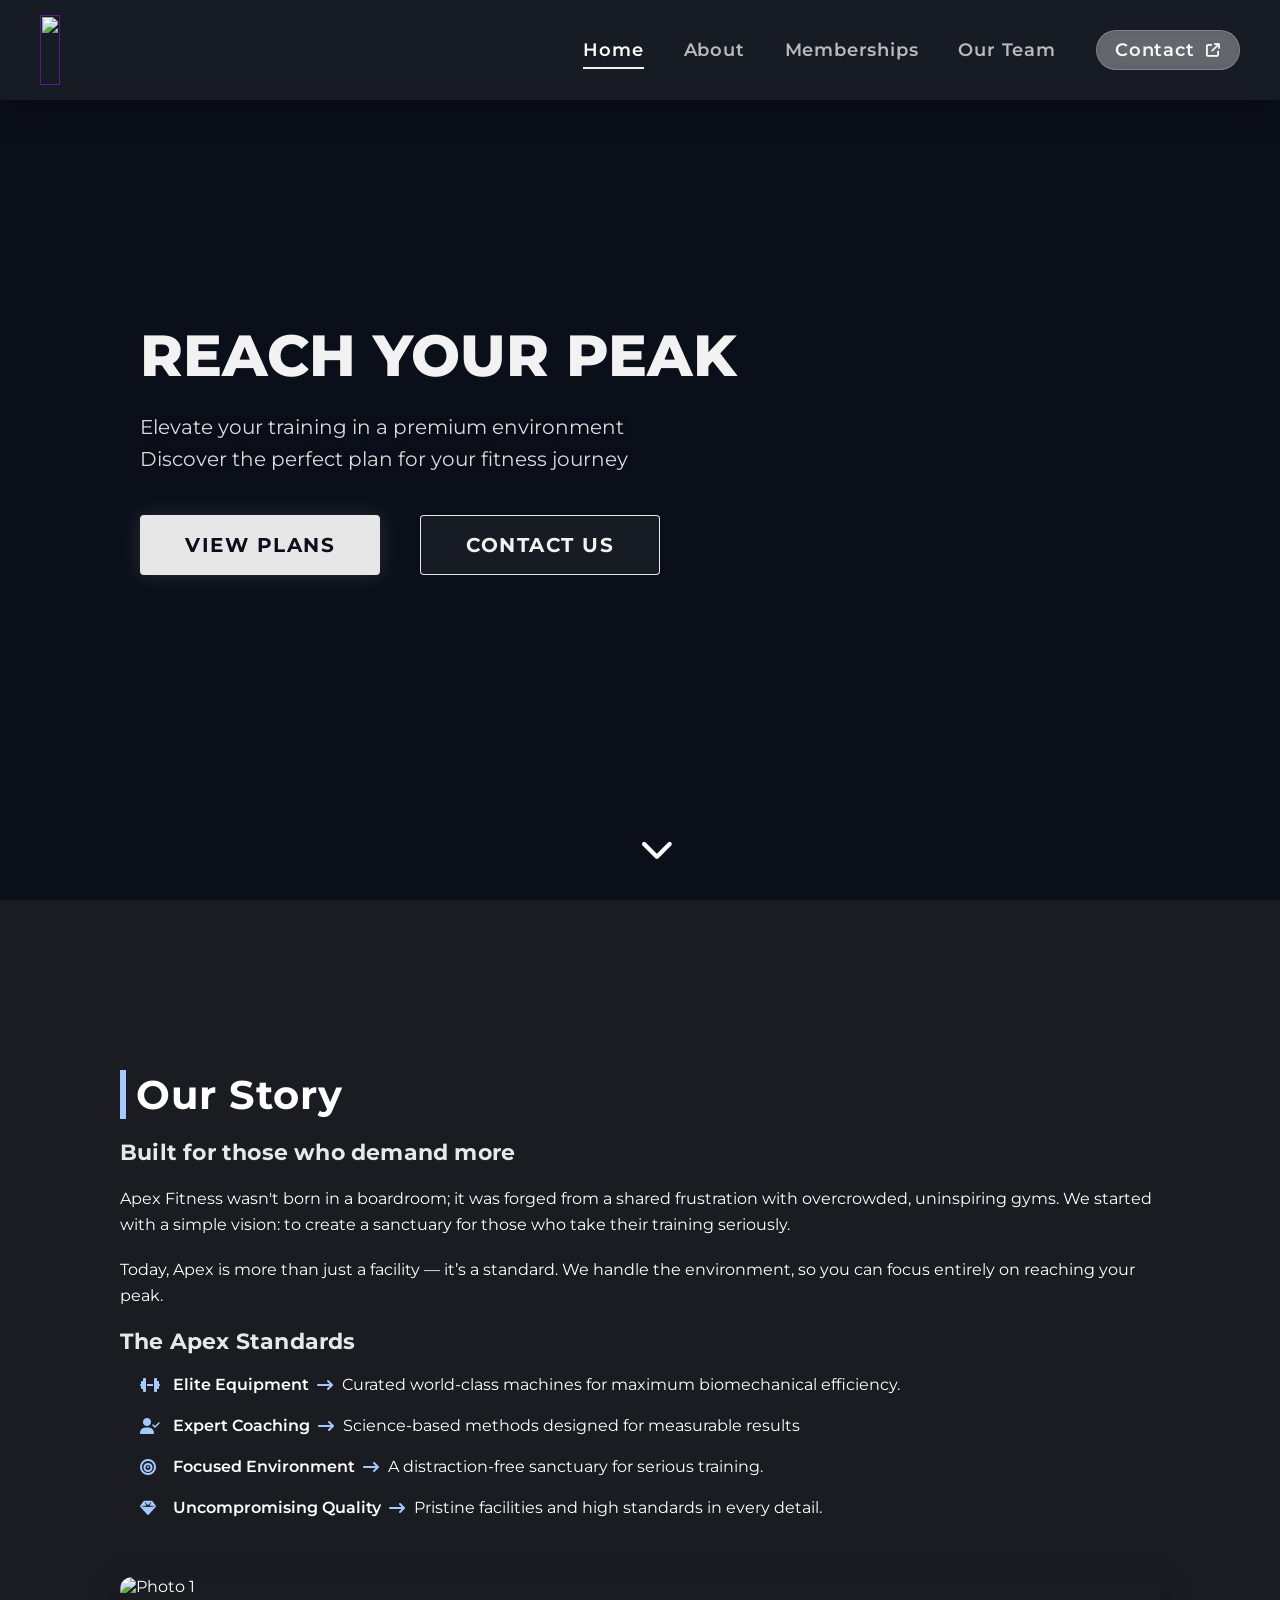
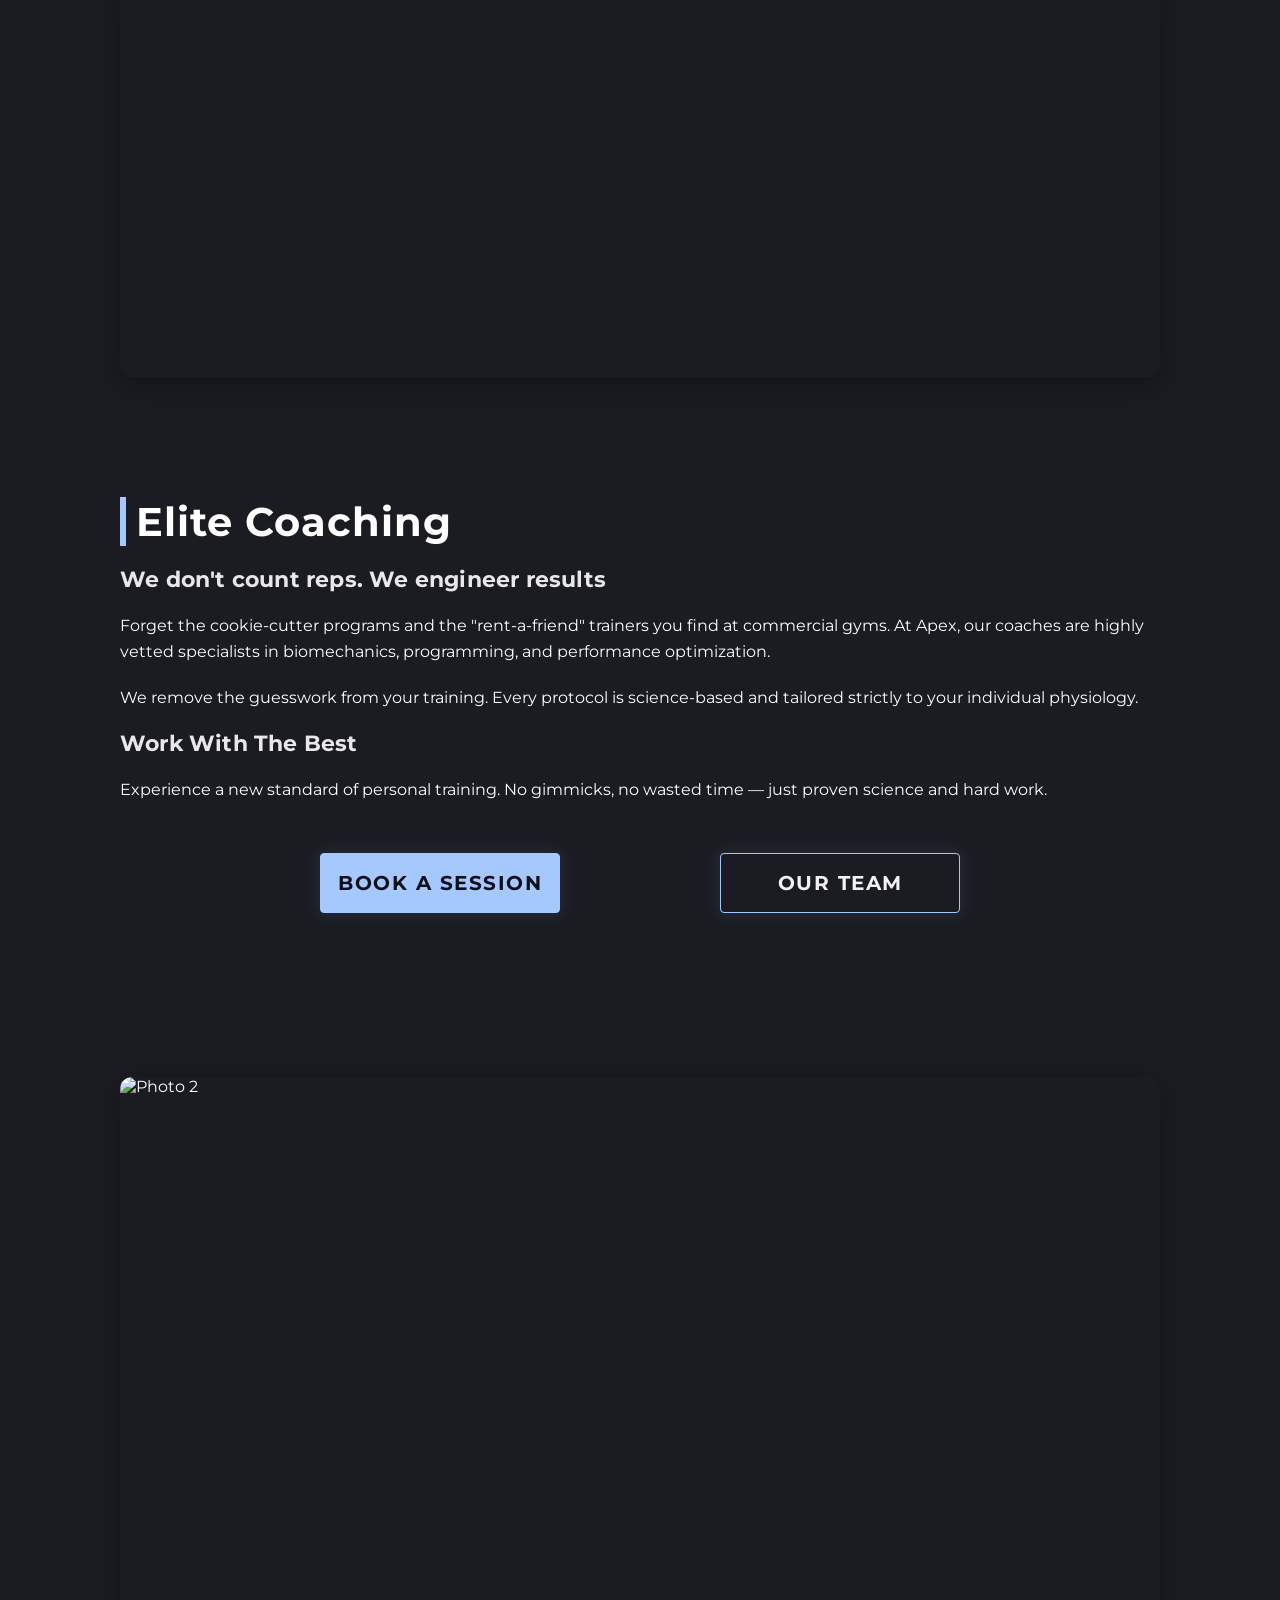
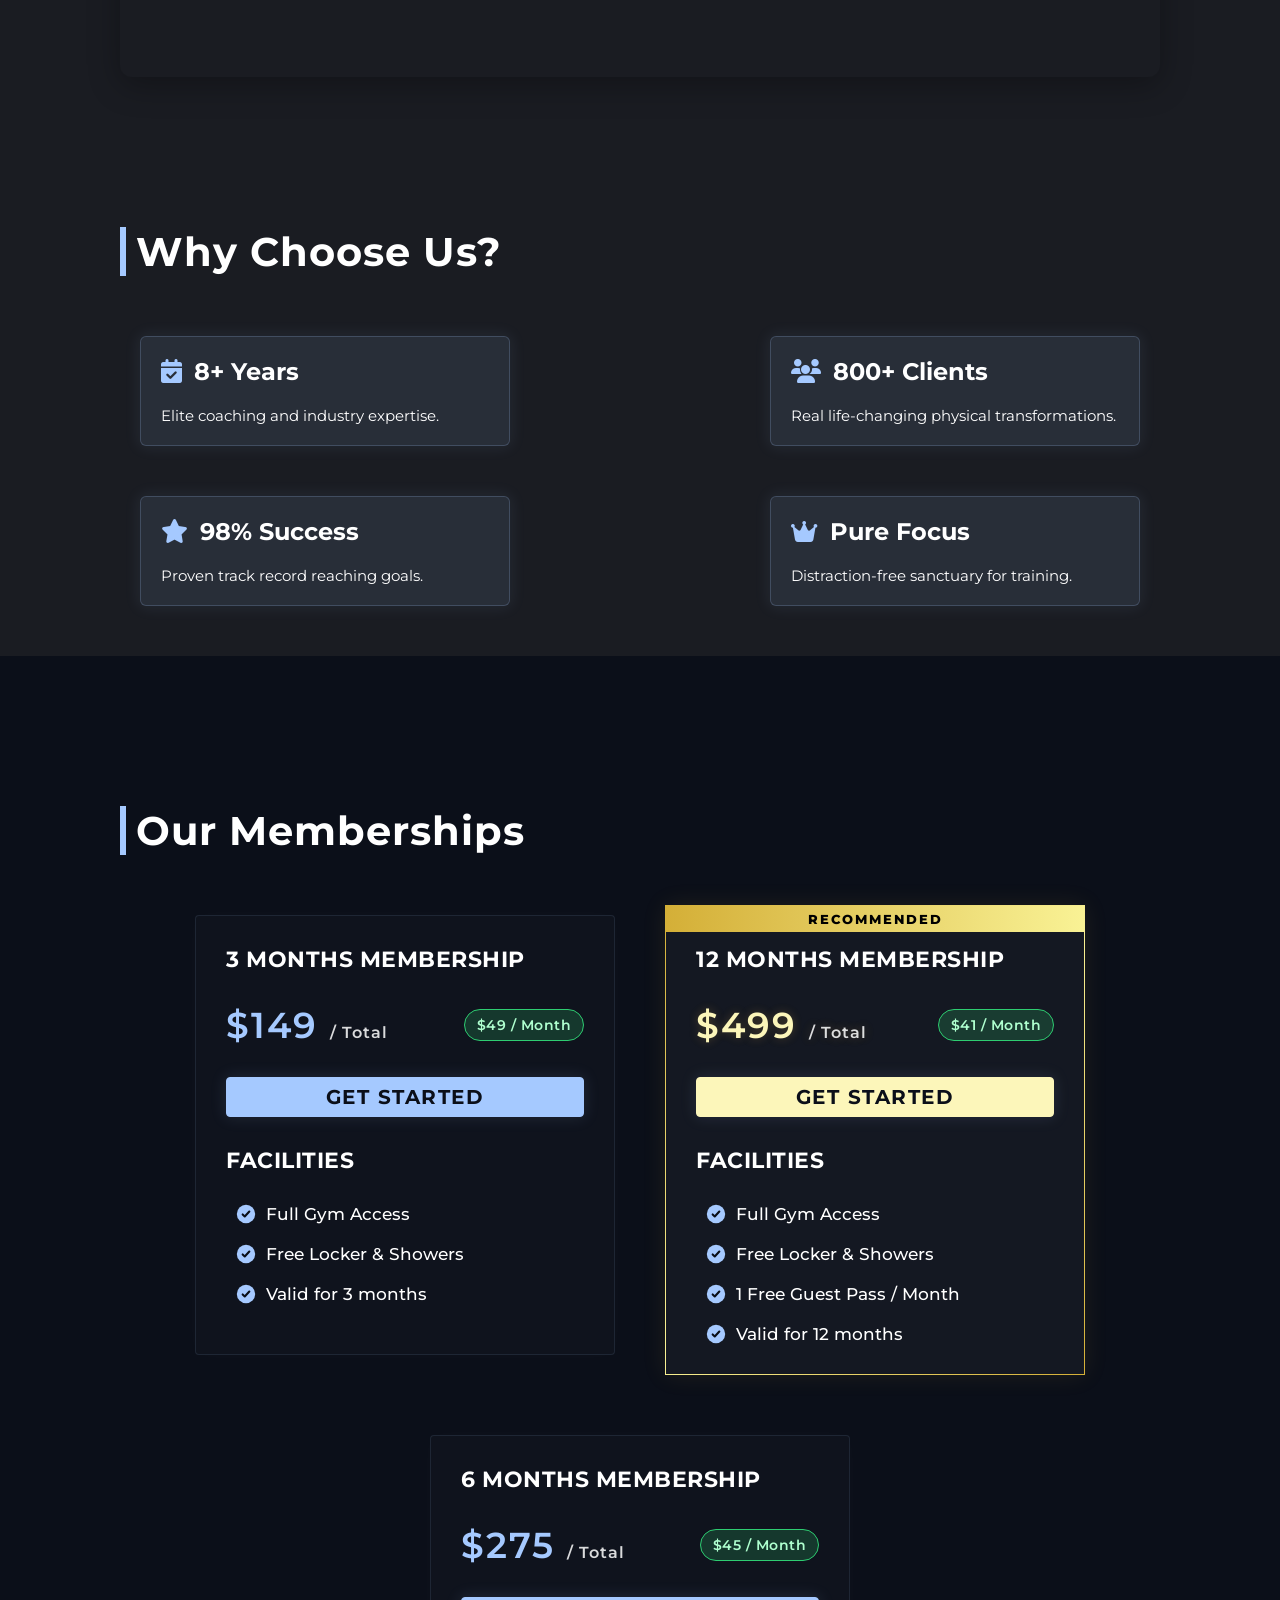
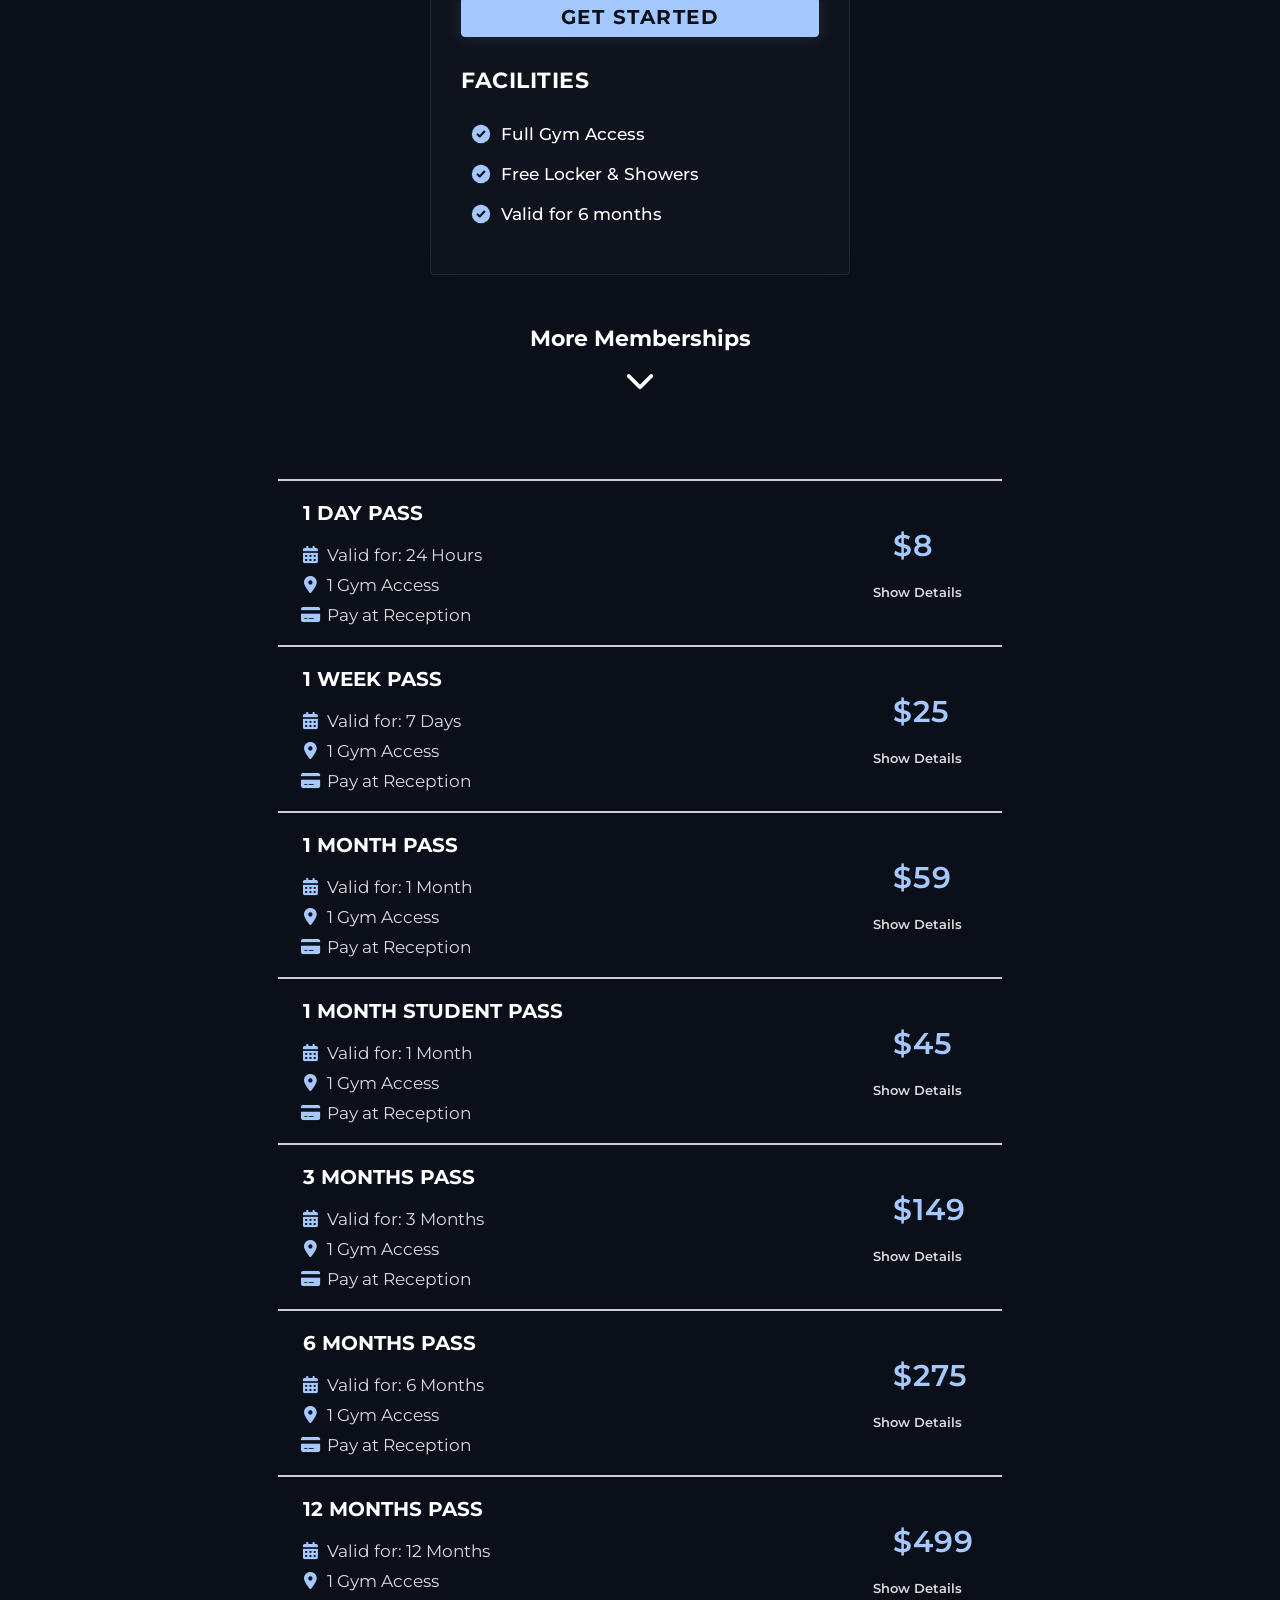
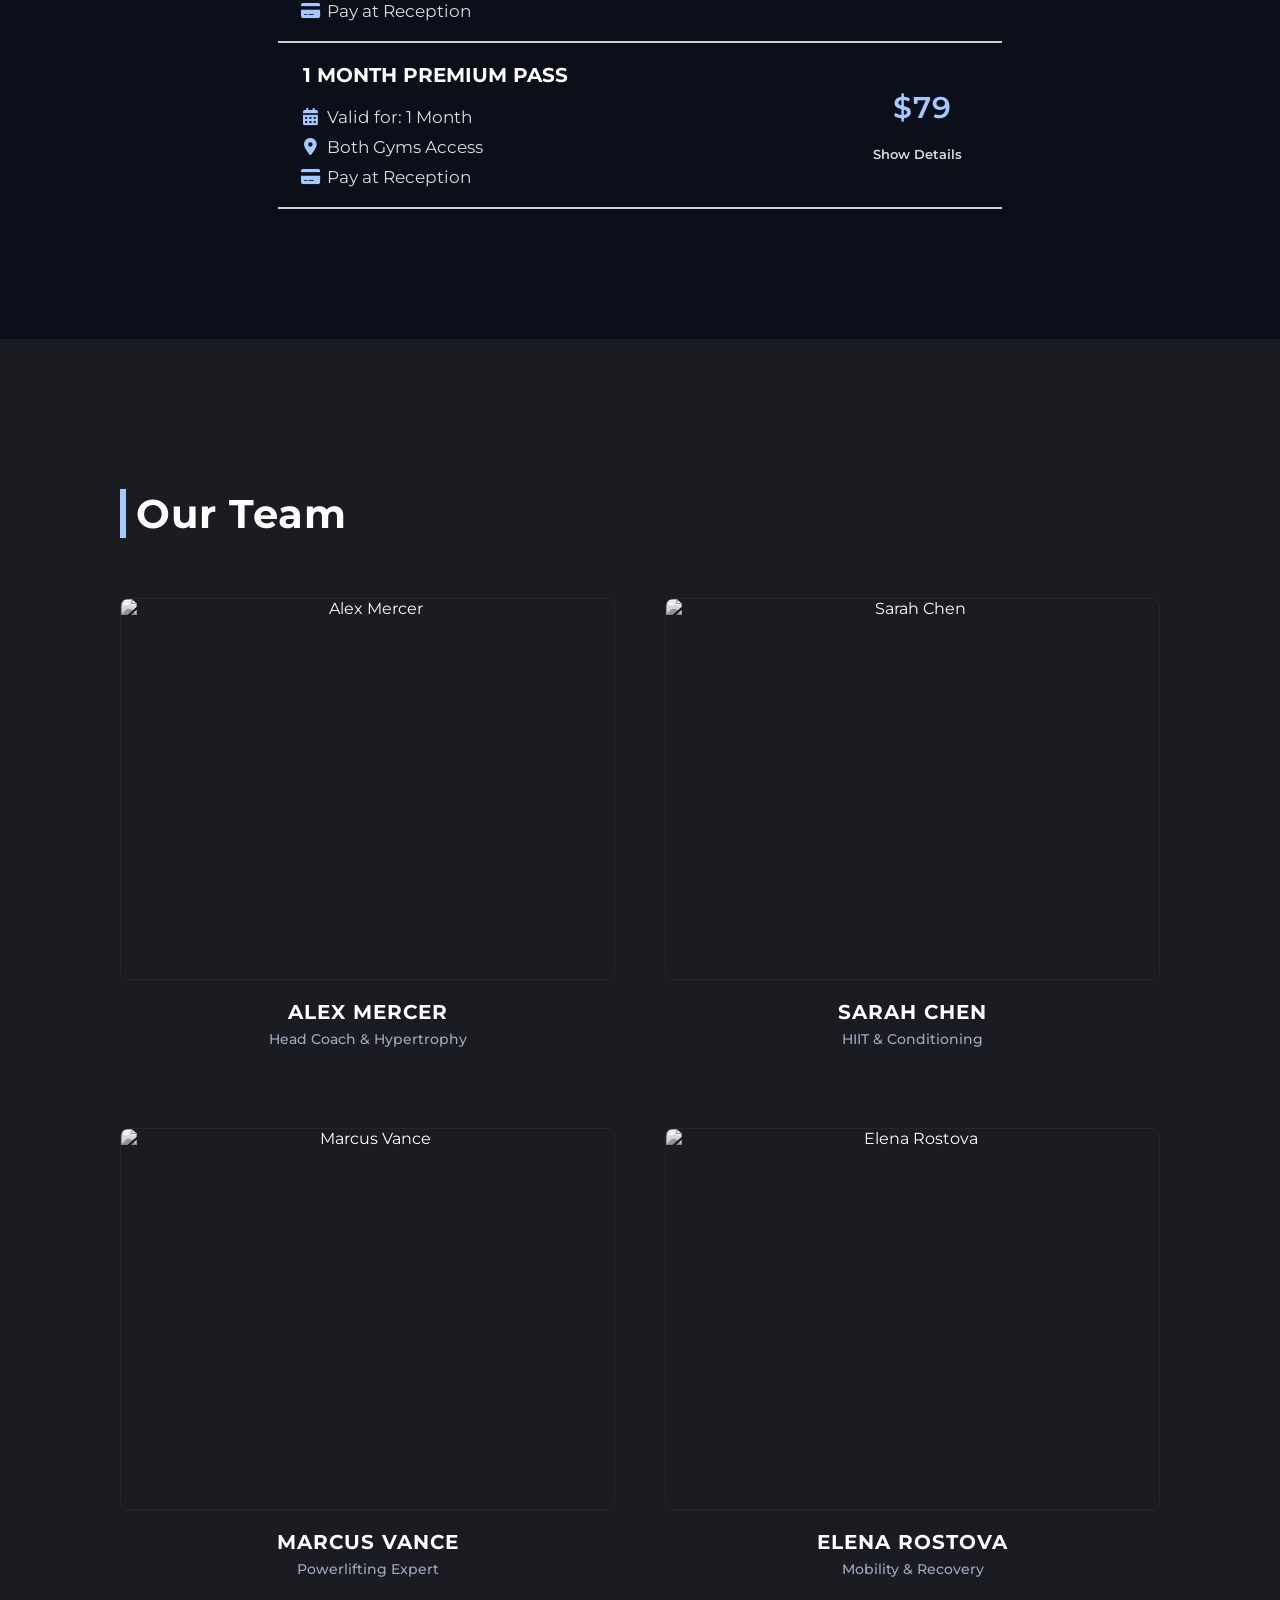
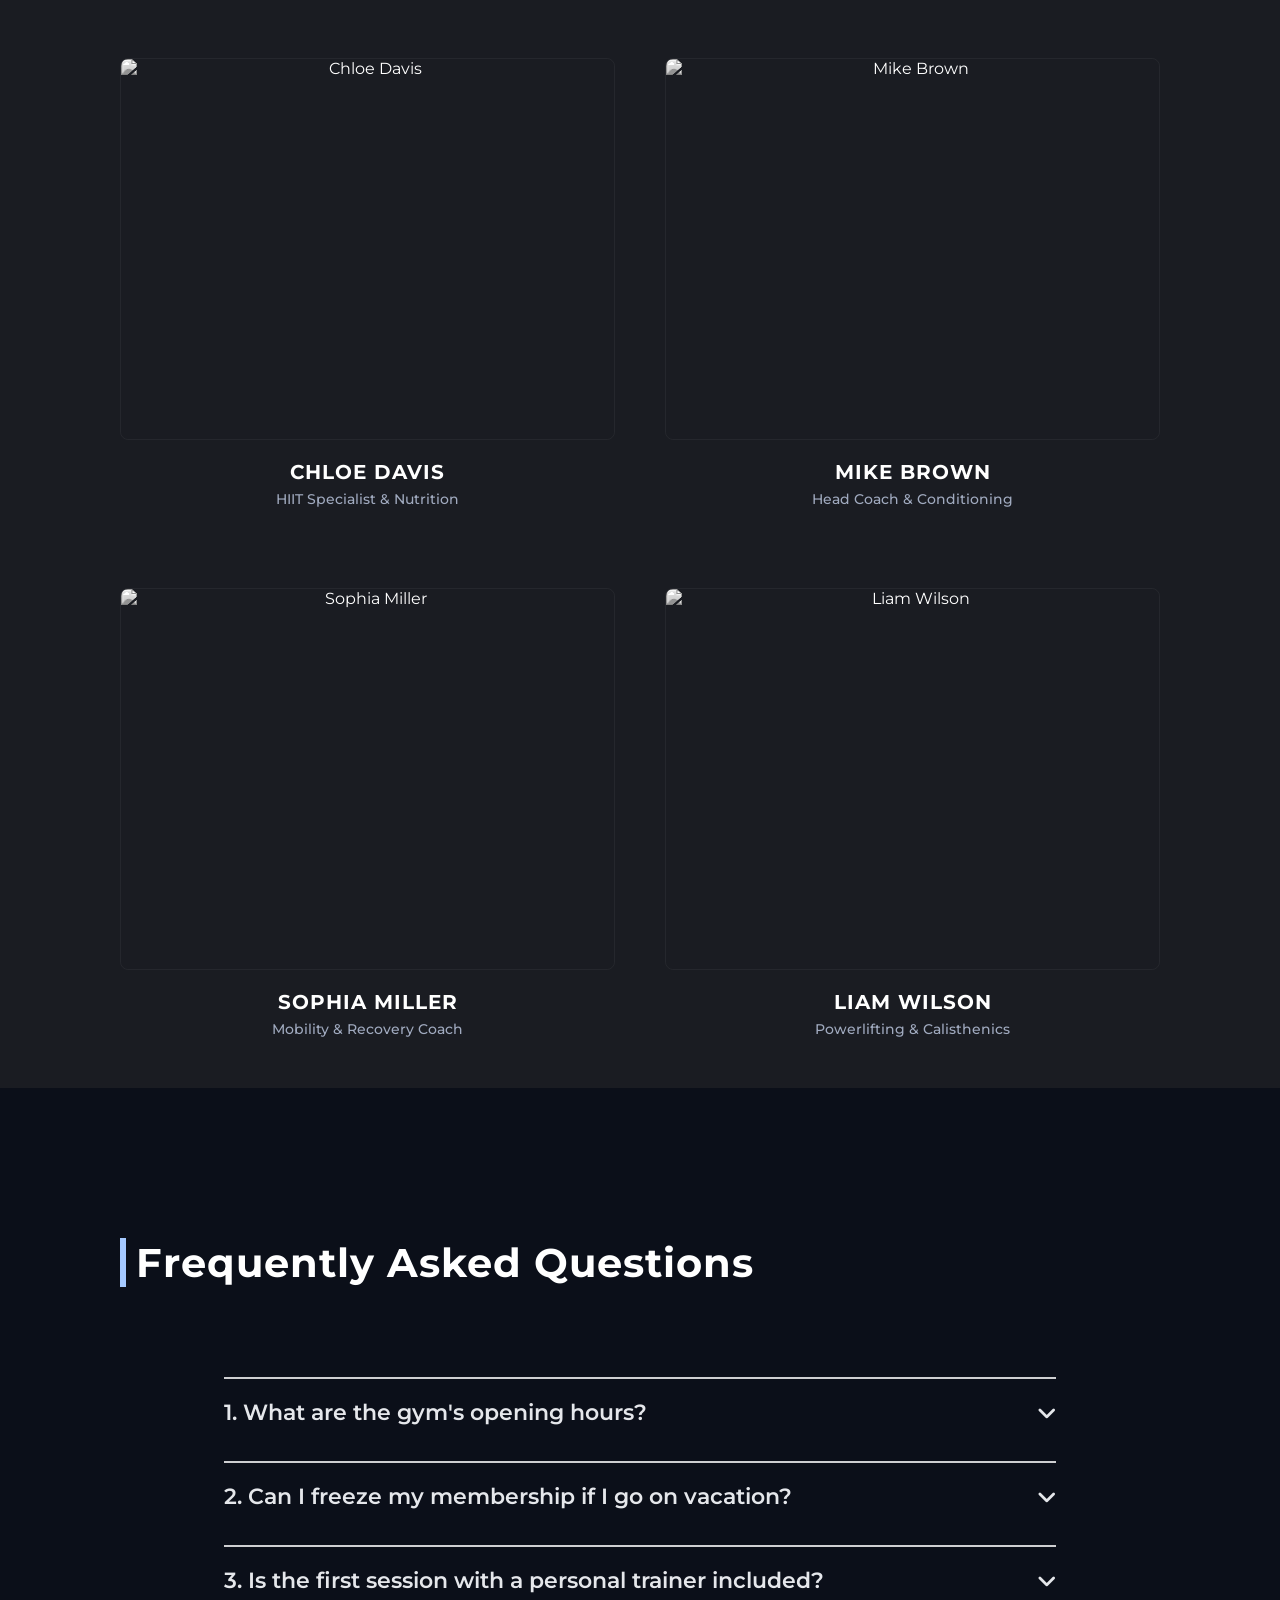
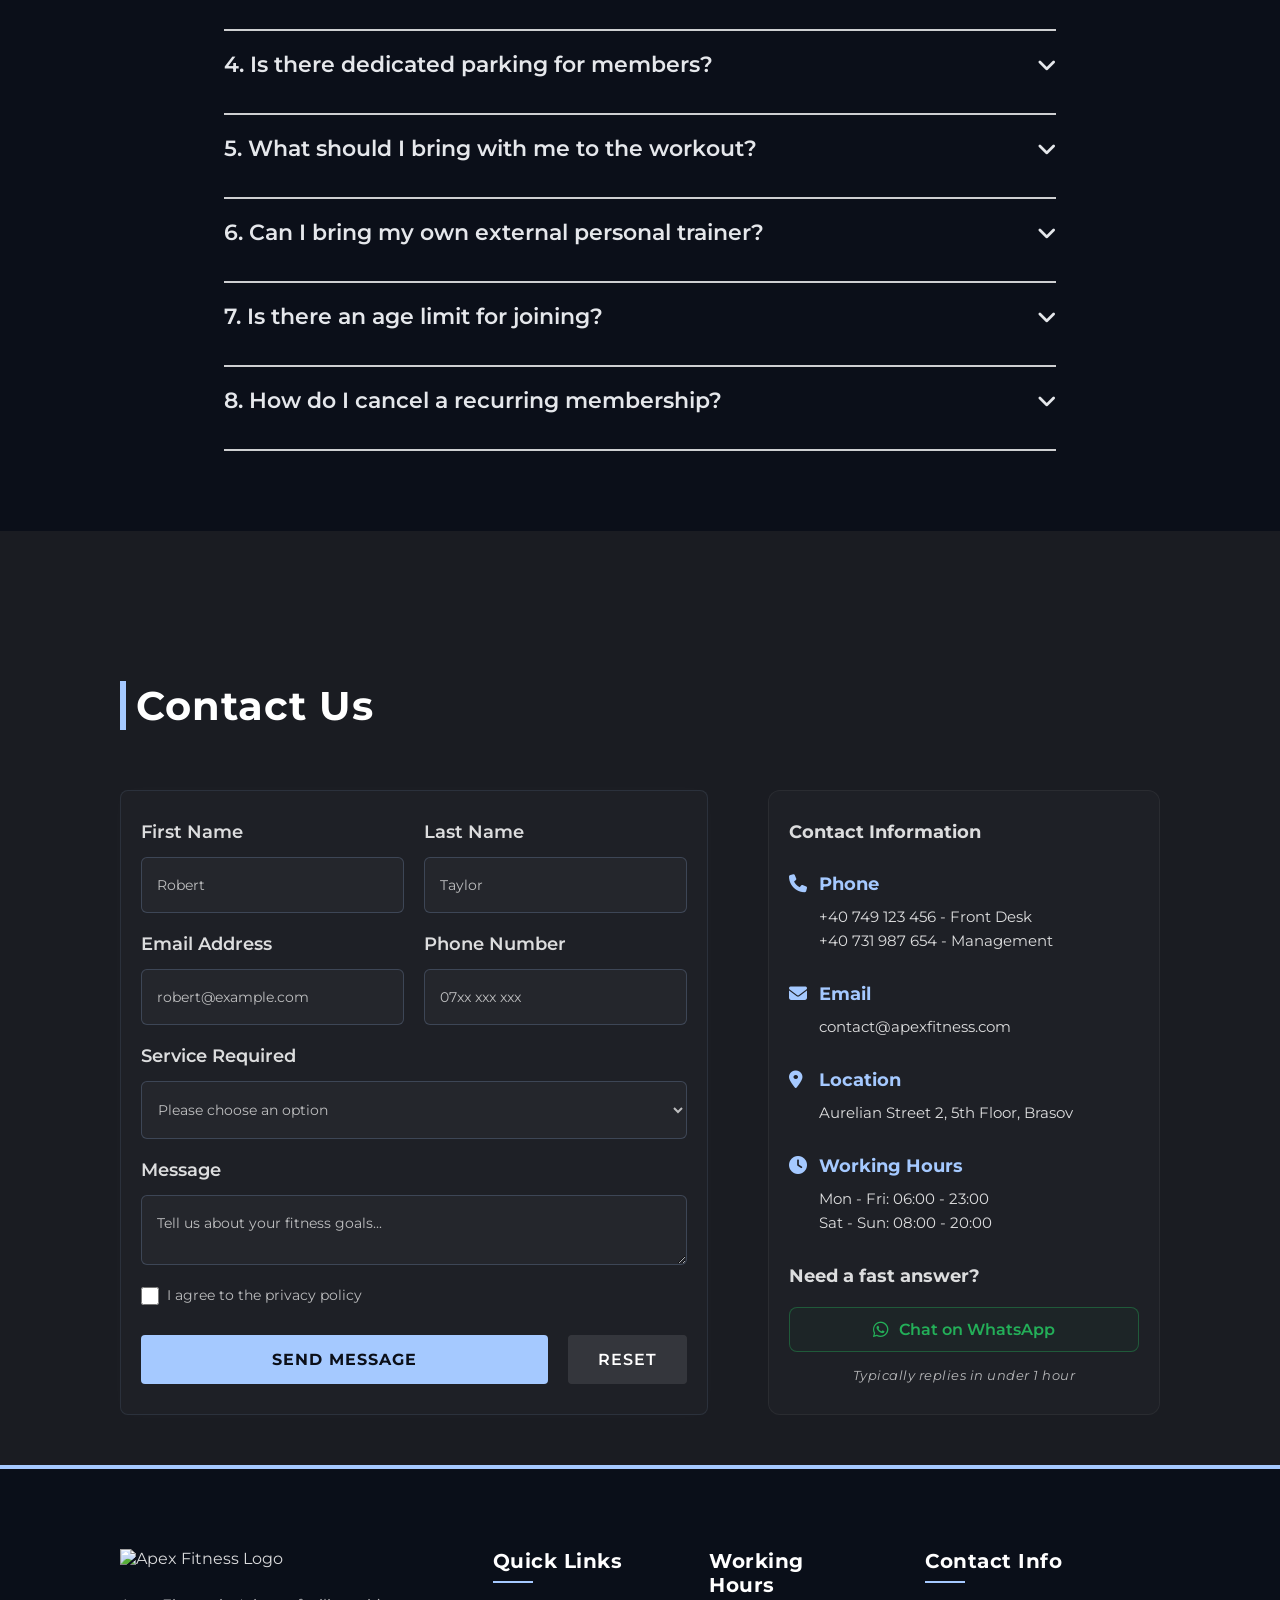
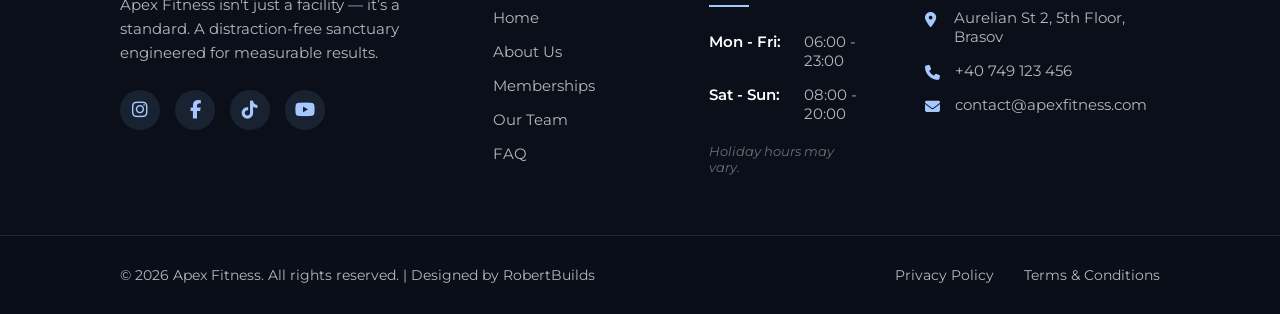
==== index.html @ fe902fc4 "Add files via upload" ====
<!DOCTYPE html>
<html lang="en">
<head>
    <meta charset="UTF-8">
    <meta name="viewport" content="width=device-width, initial-scale=1.0">
    <title>Apex Fitness | Reach Your Peak</title>
    <link rel="stylesheet" href="https://cdnjs.cloudflare.com/ajax/libs/font-awesome/6.5.1/css/all.min.css">
    <link rel="stylesheet" href="style.css">
    <link rel="icon" type="images/x-icon" href="images/favicon.png">
</head>
<body>
    <div class="navbar-glow"></div>
    <div class="header-container">
        <div class="navbar">
            <div class="logo-section">
                <a href="">
                    <img src="images/logo-bun-Photoroom.png">
                </a>
            </div>
            <div class="hamburger">
                <span class="bar"></span>
                <span class="bar"></span>
                <span class="bar"></span>
            </div>
            <div class="nav-links">
                <ul>
                    <li><a href="#hero" class="active">Home</a></li>
                    <li><a href="#about">About</a></li>
                    <li><a href="#memberships">Memberships</a></li>
                    <li><a href="#ourteam">Our Team</a></li>
                    <li><a href="#contact" class="contact-btn">Contact <i class="fa-solid fa-arrow-up-right-from-square"></i></a></li>
                </ul>
            </div>
        </div>
    </div>
    <div class="hero-section" id="hero">
        <div class="hero-content">
            <div class="hero-box">
                <h1>REACH YOUR PEAK</h1>
                <span>Elevate your training in a premium environment</span>
                <span>Discover the perfect plan for your fitness journey</span>
                <div class="hero-buttons">
                    <a href="#memberships">VIEW PLANS</a>
                    <a href="#contact" class="contact-btn">CONTACT US</a>
                </div>
            </div>
        </div>
        <a href="#about" class="scroll-down">
            <i class="fa-solid fa-chevron-down"></i>
        </a>
    </div>
    <div class="about-section" id="about">
        <div class="about-content">
            <div class="about-box">
                <div class="about-box-text">
                    <h1 class="animate-on-scroll about-h1-reveal">Our Story</h1>
                    <h3 class="animate-on-scroll about-h3-1-reveal">Built for those who demand more</h3>
                    <p class="animate-on-scroll about-p-1-reveal">Apex Fitness wasn't born in a boardroom; it was forged from a shared frustration with overcrowded, uninspiring gyms. We started with a simple vision: to create a sanctuary for those who take their training seriously.</p>
                    <p class="animate-on-scroll about-p-2-reveal">Today, Apex is more than just a facility — it’s a standard. We handle the environment, so you can focus entirely on reaching your peak.</p>
                    <h3 class="animate-on-scroll about-h3-2-reveal">The Apex Standards</h3>
                    <ul>
                        <li class="animate-on-scroll about-li-1-reveal"><i class="fas fa-dumbbell"></i> <span>Elite Equipment</span> <i class="fa-solid fa-arrow-right-long"></i> <span style="margin-left: -8px;">Curated world-class machines for maximum biomechanical efficiency.</span></li>
                        <li class="animate-on-scroll about-li-2-reveal"><i class="fas fa-user-check"></i> <span>Expert Coaching</span> <i class="fa-solid fa-arrow-right-long"></i> <span style="margin-left: -8px;">Science-based methods designed for measurable results</span></li>
                        <li class="animate-on-scroll about-li-3-reveal"><i class="fas fa-bullseye"></i> <span>Focused Environment</span> <i class="fa-solid fa-arrow-right-long"></i> <span style="margin-left: -8px;">A distraction-free sanctuary for serious training.</span></li>
                        <li class="animate-on-scroll about-li-4-reveal"><i class="fas fa-gem"></i> <span>Uncompromising Quality</span> <i class="fa-solid fa-arrow-right-long"></i> <span style="margin-left: -8px;">Pristine facilities and high standards in every detail.</span></li>
                    </ul>
                </div>
                <div class="about-box-photo">
                    <img src="images/photo-1.jpg" alt="Photo 1" class="animate-on-scroll about-img-1-reveal">
                </div>
            </div>
            <div class="about-box">
                <div class="about-box-photo">
                    <img src="images/photo-2.png" alt="Photo 2" class="animate-on-scroll about-img-2-reveal">
                </div>
                <div class="about-box-text">
                    <h1 class="animate-on-scroll about-h1-reveal">Elite Coaching</h1>
                    <h3 class="animate-on-scroll about-h3-1-reveal">We don't count reps. We engineer results</h3>
                    <p class="animate-on-scroll about-p-1-reveal">Forget the cookie-cutter programs and the "rent-a-friend" trainers you find at commercial gyms. At Apex, our coaches are highly vetted specialists in biomechanics, programming, and performance optimization.</p>
                    <p class="animate-on-scroll about-p-2-reveal">We remove the guesswork from your training. Every protocol is science-based and tailored strictly to your individual physiology.</p>
                    <h3 class="animate-on-scroll about-h3-2-reveal">Work With The Best</h3>
                    <p class="animate-on-scroll about-p-3-reveal">Experience a new standard of personal training. No gimmicks, no wasted time — just proven science and hard work.</p>
                    <div class="about-box-buttons">
                        <button class="animate-on-scroll about-button-1-reveal">
                            <a href="#contact">BOOK A SESSION</a>
                        </button>
                        <button class="animate-on-scroll about-button-2-reveal">
                            <a href="#ourteam">OUR TEAM</a>
                        </button>
                    </div>
                </div>
            </div>
            <div class="why-choose-us-box">
                <h1 class="animate-on-scroll choose-h1-reveal">Why Choose Us?</h1>
                <div class="boxes">
                    <div class="choose-box animate-on-scroll choose-box-1-reveal">
                        <h3> <i class="fa-solid fa-calendar-check"></i> 8+ Years</h3>
                        <p>Elite coaching and industry expertise.</p>
                    </div>
                    <div class="choose-box animate-on-scroll choose-box-2-reveal">
                        <h3> <i class="fa-solid fa-users"></i> 800+ Clients</h3>
                        <p>Real life-changing physical transformations.</p>
                    </div>
                    <div class="choose-box animate-on-scroll choose-box-3-reveal">
                        <h3> <i class="fa-solid fa-star"></i> 98% Success</h3>
                        <p>Proven track record reaching goals.</p>
                    </div>
                    <div class="choose-box animate-on-scroll choose-box-4-reveal">
                        <h3> <i class="fa-solid fa-crown"></i> Pure Focus</h3>
                        <p>Distraction-free sanctuary for training.</p>
                    </div>
                </div>
            </div>
        </div>
    </div>
    <div class="memberships-section" id="memberships">
        <div class="memberships-content">
            <h1 class="animate-on-scroll memberships-h1-reveal">Our Memberships</h1>
            <div class="principal-memberships">
                <div class="membership-card animate-on-scroll membership-card-1-reveal">
                    <h3>3 MONTHS MEMBERSHIP</h3>
                    <div class="price">
                        <p>$149 <span>/ Total</span></p>
                        <span class="price-per-month">$49 / Month</span>
                    </div>
                    <button>
                        <a href="#contact">GET STARTED</a>
                    </button>
                    <h3>FACILITIES</h3>
                    <ul>
                        <li>
                            <svg width="20" height="20" viewBox="0 0 24 24" fill="none" xmlns="http://www.w3.org/2000/svg" class="facility-svg-solid">
                                <circle cx="12" cy="12" r="11" fill="#a5c9ff"/>
                                <path d="M8 12.5L10.5 15L16 9" stroke="#0a0f19" stroke-width="2.5" stroke-linecap="round" stroke-linejoin="round"/>
                            </svg> 
                            Full Gym Access
                        </li>
                        <li>
                            <svg width="20" height="20" viewBox="0 0 24 24" fill="none" xmlns="http://www.w3.org/2000/svg" class="facility-svg-solid">
                                <circle cx="12" cy="12" r="11" fill="#a5c9ff"/>
                                <path d="M8 12.5L10.5 15L16 9" stroke="#0a0f19" stroke-width="2.5" stroke-linecap="round" stroke-linejoin="round"/>
                            </svg> 
                            Free Locker & Showers
                        </li>
                        <li>
                            <svg width="20" height="20" viewBox="0 0 24 24" fill="none" xmlns="http://www.w3.org/2000/svg" class="facility-svg-solid">
                                <circle cx="12" cy="12" r="11" fill="#a5c9ff"/>
                                <path d="M8 12.5L10.5 15L16 9" stroke="#0a0f19" stroke-width="2.5" stroke-linecap="round" stroke-linejoin="round"/>
                            </svg> 
                            Valid for 3 months
                        </li>
                    </ul>
                </div>
                <div class="membership-card recommended animate-on-scroll membership-card-2-reveal">
                    <div class="recommended-badge">RECOMMENDED</div>
                    <h3>12 MONTHS MEMBERSHIP</h3>
                    <div class="price">
                        <p>$499 <span>/ Total</span></p>
                        <span class="price-per-month">$41 / Month</span>
                    </div>
                    <button>
                        <a href="#contact">GET STARTED</a>
                    </button>
                    <h3>FACILITIES</h3>
                    <ul>
                        <li>
                            <svg width="20" height="20" viewBox="0 0 24 24" fill="none" xmlns="http://www.w3.org/2000/svg" class="facility-svg-solid">
                                <circle cx="12" cy="12" r="11" fill="#a5c9ff"/>
                                <path d="M8 12.5L10.5 15L16 9" stroke="#0a0f19" stroke-width="2.5" stroke-linecap="round" stroke-linejoin="round"/>
                            </svg> 
                            Full Gym Access
                        </li>
                        <li>
                            <svg width="20" height="20" viewBox="0 0 24 24" fill="none" xmlns="http://www.w3.org/2000/svg" class="facility-svg-solid">
                                <circle cx="12" cy="12" r="11" fill="#a5c9ff"/>
                                <path d="M8 12.5L10.5 15L16 9" stroke="#0a0f19" stroke-width="2.5" stroke-linecap="round" stroke-linejoin="round"/>
                            </svg> 
                            Free Locker & Showers
                        </li>
                        <li>
                            <svg width="20" height="20" viewBox="0 0 24 24" fill="none" xmlns="http://www.w3.org/2000/svg" class="facility-svg-solid">
                                <circle cx="12" cy="12" r="11" fill="#a5c9ff"/>
                                <path d="M8 12.5L10.5 15L16 9" stroke="#0a0f19" stroke-width="2.5" stroke-linecap="round" stroke-linejoin="round"/>
                            </svg> 
                            1 Free Guest Pass / Month
                        </li>
                        <li>
                            <svg width="20" height="20" viewBox="0 0 24 24" fill="none" xmlns="http://www.w3.org/2000/svg" class="facility-svg-solid">
                                <circle cx="12" cy="12" r="11" fill="#a5c9ff"/>
                                <path d="M8 12.5L10.5 15L16 9" stroke="#0a0f19" stroke-width="2.5" stroke-linecap="round" stroke-linejoin="round"/>
                            </svg> 
                            Valid for 12 months
                        </li>
                    </ul>
                </div>
                <div class="membership-card animate-on-scroll membership-card-3-reveal">
                    <h3>6 MONTHS MEMBERSHIP</h3>
                    <div class="price">
                        <p>$275 <span>/ Total</span></p>
                        <span class="price-per-month">$45 / Month</span>
                    </div>
                    <button>
                        <a href="#contact">GET STARTED</a>
                    </button>
                    <h3>FACILITIES</h3>
                    <ul>
                        <li>
                            <svg width="20" height="20" viewBox="0 0 24 24" fill="none" xmlns="http://www.w3.org/2000/svg" class="facility-svg-solid">
                                <circle cx="12" cy="12" r="11" fill="#a5c9ff"/>
                                <path d="M8 12.5L10.5 15L16 9" stroke="#0a0f19" stroke-width="2.5" stroke-linecap="round" stroke-linejoin="round"/>
                            </svg> 
                            Full Gym Access
                        </li>
                        <li>
                            <svg width="20" height="20" viewBox="0 0 24 24" fill="none" xmlns="http://www.w3.org/2000/svg" class="facility-svg-solid">
                                <circle cx="12" cy="12" r="11" fill="#a5c9ff"/>
                                <path d="M8 12.5L10.5 15L16 9" stroke="#0a0f19" stroke-width="2.5" stroke-linecap="round" stroke-linejoin="round"/>
                            </svg> 
                            Free Locker & Showers
                        </li>
                        <li>
                            <svg width="20" height="20" viewBox="0 0 24 24" fill="none" xmlns="http://www.w3.org/2000/svg" class="facility-svg-solid">
                                <circle cx="12" cy="12" r="11" fill="#a5c9ff"/>
                                <path d="M8 12.5L10.5 15L16 9" stroke="#0a0f19" stroke-width="2.5" stroke-linecap="round" stroke-linejoin="round"/>
                            </svg> 
                            Valid for 6 months
                        </li>
                    </ul>
                </div>
            </div>
            <h3 class="more-memberships animate-on-scroll more-memberships-h3-reveal" id="more-memberships">More Memberships</h3>
            <a href="#more-memberships" class="more-memberships-icon animate-on-scroll more-memberships-icon-reveal">
                <i class="fa-solid fa-chevron-down"></i>
            </a>
            <div class="more-memberships-section">
                <div class="membership-pass animate-on-scroll membership-pass-1-reveal">
                    <div class="membership-informations">
                        <div class="membership-left-side">
                            <h3>1 DAY PASS</h3>
                            <ul>
                                <li><i class="fas fa-calendar-alt"></i> Valid for: 24 Hours</li>
                                <li><i class="fas fa-map-marker-alt"></i> 1 Gym Access</li>
                                <li><i class="fas fa-credit-card"></i> Pay at Reception</li>
                            </ul>
                        </div>
                        <div class="membership-right-side">
                            <span class="membership-price">$8</span>
                            <button class="show-details">Show Details</button>
                        </div>
                    </div>
                    <div class="membership-extra-informations">
                        <p>Full-day access to the main gym floor, including cardio and strength training areas. Free locker and shower access included.</p>
                    </div>
                </div>
                <div class="membership-pass animate-on-scroll membership-pass-2-reveal">
                    <div class="membership-informations">
                        <div class="membership-left-side">
                            <h3>1 WEEK PASS</h3>
                            <ul>
                                <li><i class="fas fa-calendar-alt"></i> Valid for: 7 Days</li>
                                <li><i class="fas fa-map-marker-alt"></i> 1 Gym Access</li>
                                <li><i class="fas fa-credit-card"></i> Pay at Reception</li>
                            </ul>
                        </div>
                        <div class="membership-right-side">
                            <span class="membership-price">$25</span>
                            <button class="show-details">Show Details</button>
                        </div>
                    </div>
                    <div class="membership-extra-informations">
                        <p>1 entry/day access to the main gym floor, including cardio and strength training areas. Free locker and shower access included.</p>
                    </div>
                </div>

                <div class="membership-pass animate-on-scroll membership-pass-3-reveal">
                    <div class="membership-informations">
                        <div class="membership-left-side">
                            <h3>1 MONTH PASS</h3>
                            <ul>
                                <li><i class="fas fa-calendar-alt"></i> Valid for: 1 Month</li>
                                <li><i class="fas fa-map-marker-alt"></i> 1 Gym Access</li>
                                <li><i class="fas fa-credit-card"></i> Pay at Reception</li>
                            </ul>
                        </div>
                        <div class="membership-right-side">
                            <span class="membership-price">$59</span>
                            <button class="show-details">Show Details</button>
                        </div>
                    </div>
                    <div class="membership-extra-informations">
                        <p>1 entry/day access to the main gym floor, including cardio and strength training areas. Free locker and shower access included.</p>
                    </div>
                </div>

                <div class="membership-pass animate-on-scroll membership-pass-4-reveal">
                    <div class="membership-informations">
                        <div class="membership-left-side">
                            <h3>1 MONTH STUDENT PASS</h3>
                            <ul>
                                <li><i class="fas fa-calendar-alt"></i> Valid for: 1 Month</li>
                                <li><i class="fas fa-map-marker-alt"></i> 1 Gym Access</li>
                                <li><i class="fas fa-credit-card"></i> Pay at Reception</li>
                            </ul>
                        </div>
                        <div class="membership-right-side">
                            <span class="membership-price">$45</span>
                            <button class="show-details">Show Details</button>
                        </div>
                    </div>
                    <div class="membership-extra-informations">
                        <p>1 entry/day access to the main gym floor. Free locker and shower access included. <strong>*A valid Student ID is required at the reception to activate this pass.</strong></p>
                    </div>
                </div>

                <div class="membership-pass animate-on-scroll membership-pass-5-reveal">
                    <div class="membership-informations">
                        <div class="membership-left-side">
                            <h3>3 MONTHS PASS</h3>
                            <ul>
                                <li><i class="fas fa-calendar-alt"></i> Valid for: 3 Months</li>
                                <li><i class="fas fa-map-marker-alt"></i> 1 Gym Access</li>
                                <li><i class="fas fa-credit-card"></i> Pay at Reception</li>
                            </ul>
                        </div>
                        <div class="membership-right-side">
                            <span class="membership-price">$149</span>
                            <button class="show-details">Show Details</button>
                        </div>
                    </div>
                    <div class="membership-extra-informations">
                        <p>1 entry/day access to the main gym floor, including cardio and strength training areas. Free locker and shower access included.</p>
                    </div>
                </div>

                <div class="membership-pass animate-on-scroll membership-pass-6-reveal">
                    <div class="membership-informations">
                        <div class="membership-left-side">
                            <h3>6 MONTHS PASS</h3>
                            <ul>
                                <li><i class="fas fa-calendar-alt"></i> Valid for: 6 Months</li>
                                <li><i class="fas fa-map-marker-alt"></i> 1 Gym Access</li>
                                <li><i class="fas fa-credit-card"></i> Pay at Reception</li>
                            </ul>
                        </div>
                        <div class="membership-right-side">
                            <span class="membership-price">$275</span>
                            <button class="show-details">Show Details</button>
                        </div>
                    </div>
                    <div class="membership-extra-informations">
                        <p>1 entry/day access to the main gym floor, including cardio and strength training areas. Free locker and shower access included.</p>
                    </div>
                </div>

                <div class="membership-pass animate-on-scroll membership-pass-7-reveal">
                    <div class="membership-informations">
                        <div class="membership-left-side">
                            <h3>12 MONTHS PASS</h3>
                            <ul>
                                <li><i class="fas fa-calendar-alt"></i> Valid for: 12 Months</li>
                                <li><i class="fas fa-map-marker-alt"></i> 1 Gym Access</li>
                                <li><i class="fas fa-credit-card"></i> Pay at Reception</li>
                            </ul>
                        </div>
                        <div class="membership-right-side">
                            <span class="membership-price">$499</span>
                            <button class="show-details">Show Details</button>
                        </div>
                    </div>
                    <div class="membership-extra-informations">
                        <p>1 entry/day access to the main gym floor, including cardio and strength training areas. Free locker and shower access included.</p>
                    </div>
                </div>

                <div class="membership-pass animate-on-scroll membership-pass-8-reveal">
                    <div class="membership-informations">
                        <div class="membership-left-side">
                            <h3>1 MONTH PREMIUM PASS</h3>
                            <ul>
                                <li><i class="fas fa-calendar-alt"></i> Valid for: 1 Month</li>
                                <li><i class="fas fa-map-marker-alt"></i> Both Gyms Access</li>
                                <li><i class="fas fa-credit-card"></i> Pay at Reception</li>
                            </ul>
                        </div>
                        <div class="membership-right-side">
                            <span class="membership-price">$79</span>
                            <button class="show-details">Show Details</button>
                        </div>
                    </div>
                    <div class="membership-extra-informations">
                        <p><strong>Unlimited daily entries</strong> and full access to <strong>both of our gym locations</strong>. Includes cardio, strength training areas, free lockers, and shower access.</p>
                    </div>
                </div>
            </div>
        </div>
    </div>
    <div class="our-team-section" id="ourteam">
        <div class="our-team-content">
            <h1 class="animate-on-scroll our-team-h1-reveal">Our Team</h1>
            <div class="team-grid">
                <div class="team-member animate-on-scroll team-member-1-reveal">
                    <div class="member-image-wrapper">
                        <img src="images/coach-1.jpg" alt="Alex Mercer">
                        <div class="member-socials">
                            <a href=""><i class="fab fa-instagram"></i></a>
                            <a href=""><i class="fab fa-whatsapp"></i></a>
                        </div>
                    </div>
                    <div class="member-info">
                        <h4>Alex Mercer</h4>
                        <span class="specialization">Head Coach & Hypertrophy</span>
                    </div>
                </div>

                <div class="team-member animate-on-scroll team-member-2-reveal">
                    <div class="member-image-wrapper">
                        <img src="images/coach-2.png" alt="Sarah Chen">
                        <div class="member-socials">
                            <a href=""><i class="fab fa-instagram"></i></a>
                            <a href=""><i class="fab fa-whatsapp"></i></a>
                        </div>
                    </div>
                    <div class="member-info">
                        <h4>Sarah Chen</h4>
                        <span class="specialization">HIIT & Conditioning</span>
                    </div>
                </div>

                <div class="team-member animate-on-scroll team-member-3-reveal">
                    <div class="member-image-wrapper">
                        <img src="images/coach-3.png" alt="Marcus Vance">
                        <div class="member-socials">
                            <a href=""><i class="fab fa-instagram"></i></a>
                            <a href=""><i class="fab fa-whatsapp"></i></a>
                        </div>
                    </div>
                    <div class="member-info">
                        <h4>Marcus Vance</h4>
                        <span class="specialization">Powerlifting Expert</span>
                    </div>
                </div>

                <div class="team-member animate-on-scroll team-member-4-reveal">
                    <div class="member-image-wrapper">
                        <img src="images/coach-4.png" alt="Elena Rostova">
                        <div class="member-socials">
                            <a href=""><i class="fab fa-instagram"></i></a>
                            <a href=""><i class="fab fa-whatsapp"></i></a>
                        </div>
                    </div>
                    <div class="member-info">
                        <h4>Elena Rostova</h4>
                        <span class="specialization">Mobility & Recovery</span>
                    </div>
                </div>

                <div class="team-member animate-on-scroll team-member-5-reveal">
                    <div class="member-image-wrapper">
                        <img src="images/coach-5.png" alt="Chloe Davis">
                        <div class="member-socials">
                            <a href="#"><i class="fab fa-instagram"></i></a>
                            <a href="#"><i class="fab fa-whatsapp"></i></a>
                        </div>
                    </div>
                    <div class="member-info">
                        <h4>Chloe Davis</h4>
                        <span class="specialization">HIIT Specialist & Nutrition</span>
                    </div>
                </div>

                <div class="team-member animate-on-scroll team-member-6-reveal">
                    <div class="member-image-wrapper">
                        <img src="images/coach-6.png" alt="Mike Brown">
                        <div class="member-socials">
                            <a href="#"><i class="fab fa-instagram"></i></a>
                            <a href="#"><i class="fab fa-whatsapp"></i></a>
                        </div>
                    </div>
                    <div class="member-info">
                        <h4>Mike Brown</h4>
                        <span class="specialization">Head Coach & Conditioning</span>
                    </div>
                </div>

                <div class="team-member animate-on-scroll team-member-7-reveal">
                    <div class="member-image-wrapper">
                        <img src="images/coach-7.png" alt="Sophia Miller">
                        <div class="member-socials">
                            <a href="#"><i class="fab fa-instagram"></i></a>
                            <a href="#"><i class="fab fa-whatsapp"></i></a>
                        </div>
                    </div>
                    <div class="member-info">
                        <h4>Sophia Miller</h4>
                        <span class="specialization">Mobility & Recovery Coach</span>
                    </div>
                </div>

                <div class="team-member animate-on-scroll team-member-8-reveal">
                    <div class="member-image-wrapper">
                        <img src="images/coach-8.jpg" alt="Liam Wilson">
                        <div class="member-socials">
                            <a href="#"><i class="fab fa-instagram"></i></a>
                            <a href="#"><i class="fab fa-whatsapp"></i></a>
                        </div>
                    </div>
                    <div class="member-info">
                        <h4>Liam Wilson</h4>
                        <span class="specialization">Powerlifting & Calisthenics</span>
                    </div>
                </div>
            </div>
        </div> 
    </div>
    <div class="faq-section" id="faq">
        <div class="faq-content">
            <h1 class="animate-on-scroll faq-h1-reveal">Frequently Asked Questions</h1>
            <div class="faq-container">
                <div class="animate-on-scroll faq-box-1-reveal faq">
                    <div class="faq-box">
                        <div class="faq-question">
                            <button class="faq-button">
                                <span>1. What are the gym's opening hours?</span>
                                <i class="fa-solid fa-angle-down faq-arrow"></i>
                            </button>
                        </div>
                        <div class="faq-answer">
                            <span>We are open Monday to Friday from 06:00 to 23:00, and Saturdays and Sundays from 08:00 to 20:00.</span>
                        </div>
                    </div>
                </div>
                <div class="animate-on-scroll faq-box-2-reveal faq">
                    <div class="faq-box">
                        <div class="faq-question">
                            <button class="faq-button">
                                <span>2. Can I freeze my membership if I go on vacation?</span>
                                <i class="fa-solid fa-angle-down faq-arrow"></i>
                            </button>
                        </div>
                        <div class="faq-answer">
                            <span>Yes, Full and VIP memberships can be suspended for free for a maximum of 14 days per year.</span>
                        </div>
                    </div>
                </div>
                <div class="animate-on-scroll faq-box-3-reveal faq">
                    <div class="faq-box">
                        <div class="faq-question">
                            <button class="faq-button">
                                <span>3. Is the first session with a personal trainer included?</span>
                                <i class="fa-solid fa-angle-down faq-arrow"></i>
                            </button>
                        </div>
                        <div class="faq-answer">
                            <span>Absolutely! Every new membership includes an initial assessment and one trial session with one of our experts.</span>
                        </div>
                    </div>
                </div>
                <div class="animate-on-scroll faq-box-4-reveal faq">
                    <div class="faq-box">
                        <div class="faq-question">
                            <button class="faq-button">
                                <span>4. Is there dedicated parking for members?</span>
                                <i class="fa-solid fa-angle-down faq-arrow"></i>
                            </button>
                        </div>
                        <div class="faq-answer">
                            <span>Yes, Apex Fitness members enjoy 2 hours of free parking within the complex premises.</span>
                        </div>
                    </div>
                </div>
                <div class="animate-on-scroll faq-box-5-reveal faq">
                    <div class="faq-box">
                        <div class="faq-question">
                            <button class="faq-button">
                                <span>5. What should I bring with me to the workout?</span>
                                <i class="fa-solid fa-angle-down faq-arrow"></i>
                            </button>
                        </div>
                        <div class="faq-answer">
                            <span>Clean gym clothes, a change of indoor-only shoes, a towel for the equipment, and your workout drive.</span>
                        </div>
                    </div>
                </div>
                <div class="animate-on-scroll faq-box-6-reveal faq">
                    <div class="faq-box">
                        <div class="faq-question">
                            <button class="faq-button">
                                <span>6. Can I bring my own external personal trainer?</span>
                                <i class="fa-solid fa-angle-down faq-arrow"></i>
                            </button>
                        </div>
                        <div class="faq-answer">
                            <span>For safety reasons, only accredited trainers from the Apex Team are authorized to coach within our facility.</span>
                        </div>
                    </div>
                </div>
                <div class="animate-on-scroll faq-box-7-reveal faq">
                    <div class="faq-box">
                        <div class="faq-question">
                            <button class="faq-button">
                                <span>7. Is there an age limit for joining?</span>
                                <i class="fa-solid fa-angle-down faq-arrow"></i>
                            </button>
                        </div>
                        <div class="faq-answer">
                            <span>The minimum age is 14 (with written parental consent). From 18 onwards, you can sign up with a valid ID.</span>
                        </div>
                    </div>
                </div>
                <div class="animate-on-scroll faq-box-8-reveal faq">
                    <div class="faq-box">
                        <div class="faq-question">
                            <button class="faq-button">
                                <span>8. How do I cancel a recurring membership?</span>
                                <i class="fa-solid fa-angle-down faq-arrow"></i>
                            </button>
                        </div>
                        <div class="faq-answer">
                            <span>You can cancel directly from your client account or at the reception at least 5 days before the next billing.</span>
                        </div>
                    </div>
                </div>
            </div>
        </div>
    </div>
    <div class="contact-section" id="contact">
        <div class="contact-content">
            <h1 class="animate-on-scroll contact-h1-reveal">Contact Us</h1>
            <div class="contact-grid">
                <div class="contact-form-container animate-on-scroll contact-form-reveal">
                    <form action="#" class="contact-form">
                        <div class="input-row">
                            <div class="input-group">
                                <label>First Name</label>
                                <input type="text" placeholder="Robert" required autocomplete="off" spellcheck="false">
                            </div>
                            <div class="input-group">
                                <label>Last Name</label>
                                <input type="text" placeholder="Taylor" required autocomplete="off" spellcheck="false">
                            </div>
                        </div>

                        <div class="input-row">
                            <div class="input-group">
                                <label>Email Address</label>
                                <input type="email" placeholder="robert@example.com" required autocomplete="off" spellcheck="false">
                            </div>
                            <div class="input-group">
                                <label>Phone Number</label>
                                <input type="tel" placeholder="07xx xxx xxx" required autocomplete="off" spellcheck="false" maxlength="15" pattern="[0-9]{10}" oninput="this.value = this.value.replace(/[^0-9]/g, '');">
                            </div>
                        </div>

                        <div class="input-group">
                            <label>Service Required</label>
                            <select name="apex-service" required>
                                <option value="" disabled selected hidden>Please choose an option</option>
                                <option value="trial">Free Trial Session</option>
                                <option value="pt">Personal Training</option>
                                <option value="membership">Membership Inquiry</option>
                                <option value="nutrition">Nutrition Plan</option>
                            </select>
                        </div>

                        <div class="input-group">
                            <label>Message</label>
                            <textarea rows="4" placeholder="Tell us about your fitness goals..." autocomplete="off" spellcheck="false"></textarea>
                        </div>

                        <div class="policy-check">
                            <input type="checkbox" id="policy" required autocomplete="off">
                            <label for="policy">I agree to the privacy policy</label>
                        </div>

                        <div class="form-buttons">
                            <button type="submit" class="submit-btn">SEND MESSAGE</button>
                            <button type="reset" class="reset-btn">RESET</button>
                        </div>
                    </form>
                </div>
                <div class="contact-info-container animate-on-scroll contact-information-reveal">
                    <h3>Contact Information</h3>
                    <div class="info-item">
                        <h3><i class="fa-solid fa-phone"></i> Phone</h3>
                        <p>+40 749 123 456 - Front Desk</p>
                        <p>+40 731 987 654 - Management</p>
                    </div>

                    <div class="info-item">
                        <h3><i class="fa-solid fa-envelope"></i> Email</h3>
                        <p>contact@apexfitness.com</p>
                    </div>

                    <div class="info-item">
                        <h3><i class="fa-solid fa-location-dot"></i> Location</h3>
                        <p>Aurelian Street 2, 5th Floor, Brasov</p>
                    </div>

                    <div class="info-item">
                        <h3><i class="fa-solid fa-clock"></i> Working Hours</h3>
                        <p>Mon - Fri: 06:00 - 23:00</p>
                        <p>Sat - Sun: 08:00 - 20:00</p>
                    </div>

                    <div class="quick-support">
                        <h3>Need a fast answer?</h3>
                        <a href="https://wa.me/numarultau" class="whatsapp-btn" target="_blank">
                            <i class="fab fa-whatsapp"></i> Chat on WhatsApp
                        </a>
                        <p class="whatsapp-subtext">Typically replies in under 1 hour</p>
                    </div>
                </div>
            </div>
        </div>
    </div>
    <div class="footer-section">
        <div class="footer-content">
            <div class="footer-grid">
                
                <div class="footer-col brand-col">
                    <img src="images/logo-bun-Photoroom.png" alt="Apex Fitness Logo" class="footer-logo">
                    <p>Apex Fitness isn't just a facility — it’s a standard. A distraction-free sanctuary engineered for measurable results.</p>
                    <div class="footer-socials">
                        <a href="#"><i class="fab fa-instagram"></i></a>
                        <a href="#"><i class="fab fa-facebook-f"></i></a>
                        <a href="#"><i class="fab fa-tiktok"></i></a>
                        <a href="#"><i class="fab fa-youtube"></i></a>
                    </div>
                </div>

                <div class="footer-col links-col">
                    <h3>Quick Links</h3>
                    <ul>
                        <li><a href="#hero">Home</a></li>
                        <li><a href="#about">About Us</a></li>
                        <li><a href="#memberships">Memberships</a></li>
                        <li><a href="#ourteam">Our Team</a></li>
                        <li><a href="#faq">FAQ</a></li>
                    </ul>
                </div>

                <div class="footer-col hours-col">
                    <h3>Working Hours</h3>
                    <ul>
                        <li><span>Mon - Fri:</span> 06:00 - 23:00</li>
                        <li><span>Sat - Sun:</span> 08:00 - 20:00</li>
                        <li class="holiday-hours">Holiday hours may vary.</li>
                    </ul>
                </div>

                <div class="footer-col contact-col">
                    <h3>Contact Info</h3>
                    <ul>
                        <li><i class="fa-solid fa-location-dot"></i> Aurelian St 2, 5th Floor, Brasov</li>
                        <li><i class="fa-solid fa-phone"></i> +40 749 123 456</li>
                        <li><i class="fa-solid fa-envelope"></i> contact@apexfitness.com</li>
                    </ul>
                </div>

            </div>
        </div>

        <div class="footer-bottom">
            <div class="footer-bottom-content">
                <p>&copy; 2026 Apex Fitness. All rights reserved. | Designed by <a href="">RobertBuilds</a></p>
                <div class="legal-links">
                    <a href="#">Privacy Policy</a>
                    <a href="#">Terms & Conditions</a>
                </div>
            </div>
        </div>
    </div>
    <button id="scrollToTopBtn" class="scroll-to-top">
        <i class="fa-solid fa-arrow-up"></i>
    </button>
    <script src="script.js"></script>
</body>
</html>
---- style.css ----
@import url('https://fonts.googleapis.com/css2?family=Inter:ital,opsz,wght@0,14..32,100..900;1,14..32,100..900&family=Montserrat:ital,wght@0,100..900;1,100..900&family=Open+Sans:ital,wght@0,300..800;1,300..800&family=Outfit:wght@100..900&family=Poppins:ital,wght@0,100;0,200;0,300;0,400;0,500;0,600;0,700;0,800;0,900;1,100;1,200;1,300;1,400;1,500;1,600;1,700;1,800;1,900&family=Roboto:ital,wght@0,100..900;1,100..900&family=Ubuntu:ital,wght@0,300;0,400;0,500;0,700;1,300;1,400;1,500;1,700&display=swap');

    :root {
        --bg-main: #0B0F19;
        --text-title: #FFFFFF;
        --text-body: rgba(255, 255, 255, 0.7);
        --text-body-2: rgba(255, 255, 255, 0.85);
        --text-body-hover: rgba(255, 255, 255, 0.95);
        --glass-bg: rgba(255, 255, 255, 0.05);
        --glass-border: rgba(255, 255, 255, 0.1);
        --glass-blur: blur(16px);
    }

    * {
        margin: 0;
        padding: 0;
        box-sizing: border-box;
        font-family: 'Montserrat', sans-serif;
    }

    html {
        scroll-behavior: smooth;
        scrollbar-width: thin;
    }

    body {
        background-color: var(--bg-main);
        display: flex;
        flex-direction: column;
        overflow-x: hidden;
    }

    .header-container {
        display: flex;
        justify-content: center;
        width: 100%;
        position: fixed;    
        top: 0;
        left: 0;
        z-index: 1000;
        backdrop-filter: var(--glass-blur);
        background-color: var(--glass-bg); 
        -webkit-backdrop-filter: var(--glass-blur); 
        box-shadow: 0 8px 32px 0 rgba(0, 0, 0, 0.3);
        opacity: 0;
        animation: headerIn 1s forwards;
        will-change: backdrop-filter;
    }

    @keyframes headerIn {
        0% {
            transform: translateY(-50px);
        }

        100% {
            opacity: 1;
            transform: translateY(0);
        }
    }

    .navbar {
        display: flex;
        align-items: center;
        justify-content: space-between;
        width: 100%;
        height: 100px;
        padding: 0 40px;
    }

    .logo-section {
        display: flex;
        align-items: center;
        gap: 6px;
        height: 70%;
        width: auto;
    }

    .logo-section a {
        width: 100%;
        height: 100%;
        display: flex;
        align-items: center;
    }

    .logo-section img {
        width: 100%;
        height: 100%;
    }

    .nav-links {
        display: flex;
        align-items: center;
    }

    .nav-links ul {
        display: flex;
        align-items: center;
        gap: 40px;
    }

    .nav-links ul li {
        list-style: none;
    }

    .nav-links ul li a {
        position: relative;
        color: var(--text-body);
        text-decoration: none;
        display: inline-block;
        font-weight: 600;
        transition: all 0.3s ease;
        font-size: 18px;
        letter-spacing: 0.8px;
    }

    .nav-links ul li a:hover {
        color: var(--text-body-hover);
    }

    .nav-links ul li a::after {
        content: '';
        position: absolute;
        bottom: -8px;
        left: 0;
        width: 0;
        height: 2px;
        background: var(--text-body-hover);
        transition: width 0.3s ease;
    }

    .nav-links ul li a:hover::after,
    .nav-links ul li a.active::after {
        left: 0;
        width: 100%;
        transition: width 0.3s ease;
    }

    .nav-links ul li a:not(:hover):not(.active)::after {
        left: 100%;
        width: 0;
        transition: width 0.3s ease, left 0.3s ease;
    }

    .nav-links ul li a.active {
        color: var(--text-title);
    }

    li a.contact-btn {
        background-color: rgba(255, 255, 255, 0.3) !important;
        color: var(--text-body-hover) !important; 
        padding: 8px 18px;
        border-radius: 50px; 
        display: flex;
        align-items: center;
        gap: 10px;
        backdrop-filter: blur(8px);
        -webkit-backdrop-filter: blur(8px);
        border: 1px solid rgba(255, 255, 255, 0.2);
        transition: all 0.3s ease;
        will-change: transform;
    }

    li a.contact-btn i {
        font-size: 14px; 
        margin-left: 6px;
        transform: translateY(-0.6px);
    }

    li a.contact-btn:hover {
        background-color: rgba(255, 255, 255, 0.4) !important; 
        box-shadow: 0 0 15px 2px rgba(255, 255, 255, 0.3);
    }

    .nav-links ul li a.contact-btn::after {
        display: none;
    }

    .nav-links ul li a.contact-btn.active {
        background-color: rgba(255, 255, 255, 0.4) !important;
        box-shadow: 0 0 15px 2px rgba(255, 255, 255, 0.3);
    }

    li a.contact-btn:active {
        transform: scale(0.95);
    }

    li a.contact-btn:active {
        transform: scale(0.95);
    }

    .hero-section {
        background: linear-gradient(to right, rgba(11, 15, 25, 0.85) 0%, rgba(11, 15, 25, 0.4) 50%, rgba(11, 15, 25, 0.1) 100%), url('images/hero-photo.jpg');
        background-repeat: no-repeat;
        background-size: cover; 
        background-position: center 30%; 
        width: 100%;
        height: 100vh; 
        display: flex;
        align-items: center;
        justify-content: center;
        position: relative;
        padding-top: 100px;
    }

    .hero-content {
        display: flex;
        align-items: center;
        justify-content: space-between;
        padding: 0 120px;
        width: 100%;
        height: 100%;
    }

    .hero-box {
        display: flex;
        flex-direction: column;
        width: 650px;
        height: 400px;
        padding: 20px;
        border-radius: 1000px;
    }

    .hero-box h1 {
        color: var(--text-body-hover);
        font-size: 58px;
        font-weight: 800;
        margin-bottom: 20px;
        opacity: 0;
        animation: wipeReveal 1.8s cubic-bezier(0.2, 0.8, 0.2, 1) forwards 0.1s;
    }

    .hero-box span {
        color: var(--text-body-2);
        font-size: 1.25rem; 
        font-weight: 400;
        line-height: 1.6;
        max-width: 600px;
        text-shadow: 0 2px 8px rgba(0, 0, 0, 0.5);
        opacity: 0;
        animation: wipeReveal 1.8s cubic-bezier(0.2, 0.8, 0.2, 1) forwards 0.3s;
    }

    .hero-box span:nth-child(3) {
        animation: wipeReveal 1.8s cubic-bezier(0.2, 0.8, 0.2, 1) forwards 0.6s;
    }

    @keyframes wipeReveal {
        0% {
            opacity: 0;
            clip-path: polygon(0 0, 0 0, 0 100%, 0 100%);
            transform: translateX(-10px);
        }
        100% {
            opacity: 1;
            clip-path: polygon(0 0, 100% 0, 100% 100%, 0 100%);
            transform: translateX(0);
        }
    }

    .hero-buttons {
        width: 100%;
        display: flex;
        margin-top: 40px;
        gap: 40px;
    }

    .hero-buttons a {
        position: relative;
        overflow: hidden; 
        display: flex;
        align-items: center;
        justify-content: center;
        text-decoration: none;
        height: 60px;
        width: 240px;
        font-size: 20px;
        font-weight: 700;
        letter-spacing: 1.5px;
        border-radius: 4px;
        transition: all 0.3s ease;
        z-index: 1;
        opacity: 0;
        animation: buttonReveal 1s forwards;
    }

    .hero-buttons a:nth-child(1) {
        background-color: rgba(255, 255, 255, 0.9);
        color: var(--bg-main);
        box-shadow: 0 0 20px 2px rgba(255, 255, 255, 0.1);
        animation-delay: 0.6s;
    }

    .hero-buttons a.contact-btn {
        background-color: rgba(255, 255, 255, 0.05);
        color: var(--text-body-hover);
        border: 1px solid rgba(255, 255, 255, 0.9);
        animation-delay: 0.8s;
    }

    @keyframes buttonReveal {
        0% {
            opacity: 0;
            transform: translateX(-2px);
        }
        100% {
            opacity: 1;
            transform: translateX(0);
        }
    }


    .hero-buttons a.contact-btn::before {
        content: '';
        position: absolute;
        inset: 0;
        background: rgba(255, 255, 255, 0.9); 
        z-index: -1;
        transform: scaleX(0);
        transform-origin: right; 
        transition: transform 0.6s cubic-bezier(0.25, 0.8, 0.25, 1); 
    }

    .hero-buttons a.contact-btn:hover::before {
        transform: scaleX(1); 
    }

    .hero-buttons a:hover {
        box-shadow: 0 0 20px 2px rgba(255, 255, 255, 0.3); 
        color: var(--bg-main); 
    }

    .hero-buttons a:active {
        transform: scale(0.96); 
    }

    .scroll-down {
        position: absolute;
        bottom: 30px;
        left: 50%;
        color: var(--text-title);
        font-size: 34px;
        text-decoration: none;
        opacity: 0;
        animation: fadeInScroll 0.5s forwards 1s, bounce 2s infinite 1.3s; 
        z-index: 10;
        transition: color 0.3s ease;
    }

    .scroll-down:hover {
        color: var(--text-title);
        text-shadow: 0 0 10px rgba(255, 255, 255, 0);
    }

    @keyframes fadeInScroll {
        to { opacity: 1; }
    }

    @keyframes bounce {
        0%, 100% {
            transform: translateY(0) translateX(-50%);
        }
        50% {
            transform: translateY(10px) translateX(-50%);
        }
    }

    .about-section, 
    .memberships-section,
    .our-team-section,
    .faq-section, 
    .contact-section {
        width: 100%;
        min-height: 100vh;
        padding: 150px 120px 50px 120px;
        display: flex;
        flex-direction: column;
        align-items: center;
        color: var(--text-title);
    }

    .about-section { background-color: #1a1c22; }
    .memberships-section { background-color: var(--bg-main); }
    .our-team-section { background-color: #1a1c22; }
    .faq-section { background-color: var(--bg-main); }
    .contact-section { background-color: #1a1c22; }

    .about-content {
        width: 100%;
        max-width: 100vw;
        display: flex;
        justify-content: center;
        flex-direction: column;
        gap: 100px;
    }

    .about-box {
        display: flex;
        justify-content: space-between;
        width: 100%;
        gap: 60px;
        flex-wrap: wrap;
    }

    .about-box-text, .about-box-photo {
        flex: 1 1 600px;
        min-height: 400px;
        display: flex;
        flex-direction: column;
    }

    .about-box-text {
        gap: 20px;
    }

    .about-box-text h1 {
        position: relative;
        margin-top: 20px;
        font-size: 40px;
        letter-spacing: 1px;
        width: fit-content;
        height: fit-content;
        padding-left: 10px;
        border-left: 6px solid #a5c9ff;
    }

    .about-box-text h3 {
        font-size: 22px;
        letter-spacing: 0.2px;
        color: rgba(255, 255, 255, 0.9);
    }

    .about-box-text p {
        line-height: 1.6;
    }

    .about-box-text ul {
        display: flex;
        flex-direction: column;
        gap: 22px;
        padding-left: 20px;
    }
    
    .about-box-text ul li {
        display: flex;
        flex-direction: row;
        gap: 8px;
        list-style: none;
        font-size: 16px;
    }

    .about-box-text ul li span:nth-child(2) {
        font-weight: 600;
    }

    .about-box-text ul li i {
        width: 25px;
        text-align: center;
        display: flex;
        align-items: center;
        flex-direction: row;
        color: #a5c9ff;
    }

    .about-box-photo img {
        opacity: 0;
        width: 100%;
        height: 100%;
        box-shadow: 0 8px 32px 0 rgba(0, 0, 0, 0.3);
        border-radius: 12px;
    }

    .animate-on-scroll {
        opacity: 0;
    }

    .animate-on-scroll.active.about-h1-reveal {
        animation: wipeReveal 1.35s forwards;
    }

    .animate-on-scroll.active.about-h3-1-reveal {
        animation: wipeReveal 1.35s forwards 0.2s;
    }

    .animate-on-scroll.active.about-p-1-reveal {
        animation: wipeReveal 1.35s forwards 0.35s;
    }

    .animate-on-scroll.active.about-p-2-reveal {
        animation: wipeReveal 1.35s forwards 0.5s;
    }

    .animate-on-scroll.active.about-h3-2-reveal {
        animation: wipeReveal 1.35s forwards 0.65s;
    }

    .animate-on-scroll.active.about-li-1-reveal {
        animation: listReveal 1s forwards 0.75s;
    }

    .animate-on-scroll.active.about-li-2-reveal {
        animation: listReveal 1s forwards 0.85s;
    }

    .animate-on-scroll.active.about-li-3-reveal {
        animation: listReveal 1s forwards 0.95s;
    }

    .animate-on-scroll.active.about-li-4-reveal {
        animation: listReveal 1s forwards 1.05s;
    }
    
    .animate-on-scroll.active.about-img-1-reveal {
        animation: imgReveal 1.25s forwards 0.45s;
    }

    .animate-on-scroll.active.about-img-2-reveal {
        animation: imgReveal-2 1.25s forwards 0.45s;
    }

    .animate-on-scroll.active.about-p-3-reveal {
        animation: wipeReveal 1.35s forwards 0.8s;
    }

    .about-box-buttons {
        display: flex;
        margin-top: 30px;
        flex-direction: row;
        padding: 0 40px;
        justify-content: space-evenly;
    }

    .about-box-buttons button {
        position: relative;
        overflow: hidden; 
        display: flex;
        align-items: center;
        justify-content: center;
        text-decoration: none;
        height: 60px;
        width: 240px;
        font-size: 20px;
        font-weight: 700;
        letter-spacing: 1.5px;
        border-radius: 4px;
        transition: all 0.3s ease;
        outline: none;
        background: transparent;
        border: 1px solid #a5c9ff;
        z-index: 1;
        opacity: 0;
        box-shadow: 0 0 15px 2px rgba(165, 201, 255, 0.1);
    }

    .about-box-buttons button:nth-child(1) {
        background-color: #a5c9ff;
    }

    .about-box-buttons button:nth-child(1):hover {
        background-color: #bed6f6;
        border: 1px solid #bed6f6;
    }
    
    .about-box-buttons button:nth-child(1) a {
        color: var(--bg-main);
    }

    .about-box-buttons button a {
        width: 100%;
        height: 100%;
        display: flex;
        align-items: center;
        justify-content: center;
        color: var(--text-body-hover);
        text-decoration: none;
    }

    .about-box-buttons button:hover {
        background: rgba(165, 201, 255, 0.2);
        box-shadow: 0 0 15px 2px rgba(165, 201, 255, 0.25);
    }

    .animate-on-scroll.active.about-button-1-reveal {
        animation: buttonReveal2 1s forwards 0.7s;
    }

    .animate-on-scroll.active.about-button-2-reveal {
        animation: buttonReveal2 1s forwards 0.8s;
    }

    .why-choose-us-box {
        margin-top: 50px;
        display: flex;
        justify-content: center;
        flex-direction: column;
        gap: 60px;
    }

    .why-choose-us-box h1 {
        font-size: 40px;
        letter-spacing: 1px;
        width: fit-content;
        height: fit-content;
        padding-left: 10px;
        border-left: 6px solid #a5c9ff;
    }

    .boxes {
        display: flex;
        flex-direction: row;
        justify-content: space-between;
        padding: 0 20px;
        flex-wrap: wrap;
        gap: 50px 20px;
    }

    .choose-box {
        display: flex;
        flex-direction: column;
        gap: 20px;
        padding: 20px;
        background: rgba(165, 201, 255, 0.1);
        border: 1px solid rgba(165, 201, 255, 0.2);
        border-radius: 6px;
        width: auto;
        min-width: 370px;
        height: auto;
        min-height: 100px;
        box-shadow: 0 0 15px 2px rgba(165, 201, 255, 0.08);
        will-change: transform, box-shadow, border;
        transition: all 0.3s ease;
    }

    .choose-box:hover {
        transform: scale(1.02);
        border: 1px solid rgba(165, 201, 255, 0.5);
        box-shadow: 0 0 15px 2px rgba(165, 201, 255, 0.15);
    }

    .choose-box h3 {
        display: flex;
        align-items: center;
        gap: 12px;
        font-size: 24px;
    }

    .choose-box h3 i {
        color: #a5c9ff;
        transform: translateY(-1px);
    }

    .choose-box p {
        font-size: 15px;
    }

    .animate-on-scroll.active.choose-h1-reveal {
        animation: wipeReveal 1.8s forwards;
    }

    .animate-on-scroll.active.choose-box-1-reveal {
        animation: chooseBoxReveal 1s forwards 0.1s;
    }

    .animate-on-scroll.active.choose-box-2-reveal {
        animation: chooseBoxReveal 1s forwards 0.25s;
    }

    .animate-on-scroll.active.choose-box-3-reveal {
        animation: chooseBoxReveal 1s forwards 0.4s;
    }

    .animate-on-scroll.active.choose-box-4-reveal {
        animation: chooseBoxReveal 1s forwards 0.55s;
    }

    .memberships-content {
        width: 100%;
        max-width: 100vw;
        display: flex;
        justify-content: center;
        flex-direction: column;
    }

    .memberships-content h1 {
        font-size: 40px;
        letter-spacing: 1px;
        width: fit-content;
        height: fit-content;
        padding-left: 10px;
        border-left: 6px solid #a5c9ff;
        margin-bottom: 60px;
    }

    .animate-on-scroll.active.memberships-h1-reveal {
        animation: wipeReveal 1.8s forwards;
    }

    .principal-memberships {
        display: flex;
        flex-direction: row;
        justify-content: center;
        gap: 50px 50px;
        flex-wrap: wrap;
    }

    .membership-card {
        display: flex;
        flex-direction: column;
        gap: 30px;
        width: 420px;
        height: 440px;
        background: rgba(255, 255, 255, 0.02);
        border: 1px solid rgba(165, 201, 255, 0.1);
        border-radius: 4px;
        box-shadow: 0 0 20px 0px rgba(255, 255, 255, 0.02);
        transition: all 0.3s ease;
        padding: 30px;
        opacity: 0;
    }

    .membership-card:hover {
        background: rgba(255, 255, 255, 0.05);
        border: 1px solid rgba(165, 201, 255, 0.4);
    }

    .animate-on-scroll.active.membership-card-1-reveal {
        animation: membershipCardReveal 1s forwards; 
    }

    .animate-on-scroll.active.membership-card-2-reveal {
        animation: membershipCardRevealRecommended 1s forwards 0.2s;
    }

    .animate-on-scroll.active.membership-card-3-reveal {
        animation: membershipCardReveal 1s forwards 0.4s;
    }

    @keyframes membershipCardReveal {
        0% {
            opacity: 0;
            transform: translateY(40px);
        }

        100% {
            opacity: 1;
            transform: translateY(0);
        }
    }

    .membership-card.recommended {
        padding-top: 40px;
        height: auto;
        border: 1px solid transparent;
        border-image: linear-gradient(135deg, #d4af37 0%, #f9f295 50%, #d4af37 100%);
        border-image-slice: 1;
        transform: scale(1.05);
        z-index: 10;
        box-shadow: 0 0 25px rgba(212, 175, 55, 0.1);
        background-color: rgba(255, 255, 255, 0.04);
        transition: all 0.3s ease;
    }

    @keyframes membershipCardRevealRecommended {
        0% {
            opacity: 0;
            transform: translateY(40px);
        }

        100% {
            opacity: 1;
            transform: translateY(-10px);
        }
    }

    .membership-card.recommended:hover {
        background: rgba(255, 255, 255, 0.05);
    }

    .recommended-badge {
        background: linear-gradient(90deg, #d4af37, #f9f295);
        color: #000;
        text-align: center;
        font-weight: 800;
        font-size: 13px;
        letter-spacing: 2px;
        padding: 5px 0;
        position: absolute;
        top: 0;
        left: 0;
        width: 100%;
        text-transform: uppercase;
    }

    .membership-card.recommended .price p {
        color: #fcf6ba !important;
        text-shadow: 0 0 10px rgba(191, 149, 63, 0.3);
    }

    .membership-card.recommended button {
        background: #fcf6ba;
        border: 1px solid #fcf6ba;
        color: var(--bg-main);
    }

    .membership-card.recommended button:hover {
        background: #fcf6ba;
        border: 1px solid #fcf6ba;
        filter: brightness(0.7);
    }

    .membership-card h3 {
        font-size: 22px;
        letter-spacing: 0.5px;
    }

    .membership-card .price {
        display: flex;
        flex-direction: row;
        justify-content: space-between;
        align-items: center;
    }

    .membership-card .price p {
        font-size: 36px;
        font-weight: 600;
        letter-spacing: 2px;
        color: #a5c9ff;
    }

    .membership-card .price p span {
        color: var(--text-body-2);
        font-size: 16px;
        letter-spacing: 1px;
    }

    .membership-card .price span.price-per-month {
        display: flex;
        align-items: center;
        justify-content: center;
        border: 1px solid rgba(46, 204, 113, 1);
        background: rgba(46, 204, 113, 0.2);
        padding: 6px 12px;
        border-radius: 50px;
        letter-spacing: 0.5px;
        color: #afffcf;
        font-size: 14px;
        font-weight: 600;
    }

    .membership-card button {
        position: relative;
        overflow: hidden; 
        display: flex;
        align-items: center;
        justify-content: center;
        text-decoration: none;
        font-size: 20px;
        height: 40px;
        font-weight: 700;
        letter-spacing: 1.5px;
        border-radius: 4px;
        transition: all 0.3s ease;
        outline: none;
        background-color: #a5c9ff;
        border: 1px solid #a5c9ff;
        z-index: 1;
        box-shadow: 0 0 15px 2px rgba(165, 201, 255, 0.1);
    }

    .membership-card button:hover {
        background-color: #bed6f6;
        border: 1px solid #bed6f6;
        box-shadow: 0 0 15px 2px rgba(165, 201, 255, 0.25);
    }

    .membership-card button a {
        width: 100%;
        height: 100%;
        display: flex;
        align-items: center;
        justify-content: center;
        color: var(--bg-main);
        text-decoration: none;
    }

    .membership-card ul {
        display: flex;
        flex-direction: column;
        gap: 20px;
        padding-left: 10px;
    }

    .membership-card ul li {
        display: flex;
        align-items: center;
        gap: 10px;
        list-style-type: none;
        font-size: 17px;
        font-weight: 500;
    }

    .memberships-content h3.more-memberships {
        margin-top: 50px;
        font-size: 22px;
        text-align: center;
        opacity: 0;
    }

    .animate-on-scroll.active.more-memberships-h3-reveal {
        animation: fadeInScroll2 0.5s forwards 0.1s;
    }

    @keyframes fadeInScroll2 {
        0% {
            opacity: 0;
            transform: translateY(20px);
        }
        100% {
            opacity: 1;
            transform: translateY(0);
        }
    }

    .more-memberships-icon {
        text-align: center;
        margin-top: 10px;
        color: var(--text-title);
        font-size: 30px;
        text-decoration: none;
        opacity: 0;
        z-index: 10;
        transition: color 0.3s ease;
    }

    .more-memberships-icon:hover {
        color: var(--text-title);
        text-shadow: 0 0 10px rgba(255, 255, 255, 0);
    }

    .animate-on-scroll.active.more-memberships-icon-reveal {
        animation: fadeInScroll 0.5s forwards 0.2s, bounce 2s infinite 0.6s;
    }

    .more-memberships-section {
        display: flex;
        flex-direction: column;
        width: 100%;
        margin: 0 auto;
        height: auto;
        padding: 80px 158px;
    }

    .membership-pass {
        display: flex;
        flex-direction: column;
        padding: 20px;
        border-bottom: 2px solid rgba(255, 255, 255, 0.8);
        width: 100%;
        min-height: 100px;
        height: auto;
    }

    .animate-on-scroll.active.membership-pass-1-reveal {
        animation: membershipPassReveal 1s forwards;
    }
    
    .animate-on-scroll.active.membership-pass-2-reveal {
        animation: membershipPassReveal 1s forwards;
    }
    
    .animate-on-scroll.active.membership-pass-3-reveal {
        animation: membershipPassReveal 1s forwards;
    }

    .animate-on-scroll.active.membership-pass-4-reveal {
        animation: membershipPassReveal 1s forwards;
    }

    .animate-on-scroll.active.membership-pass-5-reveal {
        animation: membershipPassReveal 1s forwards;
    }

    .animate-on-scroll.active.membership-pass-6-reveal {
        animation: membershipPassReveal 1s forwards;
    }

    .animate-on-scroll.active.membership-pass-7-reveal {
        animation: membershipPassReveal 1s forwards;
    }

    .animate-on-scroll.active.membership-pass-8-reveal {
        animation: membershipPassReveal 1s forwards;
    }

    @keyframes membershipPassReveal {
        0% {
            opacity: 0;
            transform: translateY(20px);
        }
        100% {
            opacity: 1;
            transform: translateY(0);
        }
    }

    .membership-pass:nth-child(1) {
        border-top: 2px solid rgba(255, 255, 255, 0.8);
    }

    .membership-informations {
        display: flex;
        flex-direction: row;
        justify-content: space-between;
        align-items: center;
    }

    .membership-left-side {
        display: flex;
        flex-direction: column;
        gap: 20px;
    }

    .membership-left-side h3 {
        font-size: 20px;
        margin-left: 5px;
    }

    .membership-pass ul {
        display: flex;
        flex-direction: column;
        gap: 10px;
    }

    .membership-pass ul li {
        list-style: none;
        font-size: 17px;
        color: var(--text-body-2);
    }

    .membership-pass ul li i {
        width: 25px;
        text-align: center;
        color: #a5c9ff;
    }

    .membership-right-side {
        display: flex;
        flex-direction: column;
        gap: 20px;
    }

    span.membership-price {
        font-size: 30px;
        font-weight: 600;
        letter-spacing: 1px;
        color: #a5c9ff;
    }

    button.show-details {
        background: transparent;
        outline: none;
        border: none;
        color: var(--text-body-2);
        font-weight: 600;
        cursor: pointer;
        transition: all 0.3s ease;
        transform: translateX(-20px);
    }

    button.show-details:hover {
        color: var(--text-body-hover);
    }

    .membership-extra-informations {
        display: grid;
        grid-template-rows: 0fr;
        transition: grid-template-rows 0.3s ease-out, margin-top 0.3s ease-out;
        margin-left: 3px;
        background-color: rgba(255, 255, 255, 0.04);
        border-left: 5px solid #a5c9ff; 
        border-radius: 0 4px 4px 0;
        margin-top: 0; 
    }

    .membership-extra-informations.active {
        grid-template-rows: 1fr; 
        margin-top: 15px; 
    }

    .membership-extra-informations p {
        overflow: hidden; 
        margin: 0;
        padding: 0 24px; 
        
        color: #a0aabf;
        font-size: 14px;
        line-height: 1.6;
        opacity: 0; 
        transition: padding 0.3s ease-out, opacity 0.3s ease-out;
    }

    .membership-extra-informations.active p {
        padding: 15px 24px;
        opacity: 1;
    }

    .our-team-content {
        width: 100%;
        max-width: 100vw;
        display: flex;
        justify-content: center;
        flex-direction: column;
    }

    .our-team-content h1 {
        font-size: 40px;
        letter-spacing: 1px;
        width: fit-content;
        height: fit-content;
        padding-left: 10px;
        border-left: 6px solid #a5c9ff;
        margin-bottom: 60px;
    }

    .animate-on-scroll.active.our-team-h1-reveal {
        animation: wipeReveal 1.8s forwards;
    }

    .team-grid {
        display: grid;
        grid-template-columns: repeat(auto-fit, minmax(340px, 1fr));
        gap: 80px 50px;
    }

    .team-member {
        text-align: center;
    }

    .animate-on-scroll.active.team-member-1-reveal {
        animation: teamMemberReveal 1s forwards 0.1s;
    }

    .animate-on-scroll.active.team-member-2-reveal {
        animation: teamMemberReveal 1s forwards 0.2s;
    }

    .animate-on-scroll.active.team-member-3-reveal {
        animation: teamMemberReveal 1s forwards 0.3s;
    }

    .animate-on-scroll.active.team-member-4-reveal {
        animation: teamMemberReveal 1s forwards 0.4s;
    }

    .animate-on-scroll.active.team-member-5-reveal {
        animation: teamMemberReveal 1s forwards 0.1s;
    }

    .animate-on-scroll.active.team-member-6-reveal {
        animation: teamMemberReveal 1s forwards 0.2s;
    }

    .animate-on-scroll.active.team-member-7-reveal {
        animation: teamMemberReveal 1s forwards 0.3s;
    }

    .animate-on-scroll.active.team-member-8-reveal {
        animation: teamMemberReveal 1s forwards 0.4s;
    }

    @keyframes teamMemberReveal {
        0% {
            opacity: 0;
            transform: translateY(60px);
        }
        100% {
            opacity: 1;
            transform: translateY(0);
        }
    }

    .member-image-wrapper {
        position: relative;
        border-radius: 8px;
        overflow: hidden;
        margin-bottom: 20px;
        border: 1px solid rgba(255, 255, 255, 0.05);
        transition: box-shadow 0.4s ease, border-color 0.4s ease;
    }

    .member-image-wrapper img {
        width: 100%;
        height: 380px;
        object-fit: cover;
        filter: grayscale(100%); 
        transition: filter 0.4s ease, transform 0.4s ease;
        display: block;
    }

    .member-socials {
        position: absolute;
        bottom: 20px;
        left: 0;
        width: 100%;
        display: flex;
        justify-content: center;
        gap: 15px;
        opacity: 0;
        transform: translateY(20px);
        transition: opacity 0.4s ease, transform 0.4s ease;
    }

    .member-socials a {
        display: flex;
        align-items: center;
        justify-content: center;
        width: 40px;
        height: 40px;
        background-color: #a5c9ff;
        color: #0a0f19;
        border-radius: 50%;
        text-decoration: none;
        font-size: 20px;
        transition: background-color 0.3s ease, transform 0.3s ease;
        will-change: transform, background-color;
    }

    .member-socials a:hover {
        background-color: #ffffff;
        transform: scale(1.1);
    }

    .member-image-wrapper:hover img {
        filter: grayscale(0%);
        transform: scale(1.05);
    }

    .member-image-wrapper:hover {
        border-color: #a5c9ff;
        box-shadow: 0 10px 30px rgba(165, 201, 255, 0.15);
    }

    .member-image-wrapper:hover .member-socials {
        opacity: 1;
        transform: translateY(0);
    }

    .member-info h4 {
        color: #ffffff;
        font-size: 20px;
        margin: 0 0 5px 0;
        letter-spacing: 1px;
        text-transform: uppercase;
    }

    .member-info .specialization {
        color: #a0aabf; 
        font-size: 14px;
        font-weight: 500;
    } 

    .faq-content {
        width: 100%;
        max-width: 100vw;
        display: flex;
        justify-content: center;
        flex-direction: column;
    }

    .faq-content h1 {
        font-size: 40px;
        letter-spacing: 1px;
        width: fit-content;
        height: fit-content;
        padding-left: 10px;
        border-left: 6px solid #a5c9ff;
        margin-bottom: 60px;
    }

    .animate-on-scroll.active.faq-h1-reveal {
        animation: wipeReveal 1.8s forwards;
    }

    .faq-container {
        display: flex;
        align-items: center;
        flex-direction: column;
        width: 100%;
        min-height: 100px;
        padding: 30px 100px;
    }

    .faq {
        width: 65vw;
        max-width: 900px;
        border-bottom: 2px solid rgba(255, 255, 255, 0.8);
    }

    .faq:nth-child(1) {
        border-top: 2px solid rgba(255, 255, 255, 0.8);
    }

    .faq-box {
        display: flex;
        flex-direction: column;
        width: 100%;
        min-height: 70px;
        margin: 0 auto;
        padding: 20px 0;
    }

    .faq-question {
        font-size: 22px;
        display: flex;
        justify-content: space-between;
        font-weight: 600;
        letter-spacing: 0.2px;
        color: rgba(229, 231, 235, 0.9);
        margin-bottom: 15px;   
        width: 100%; 
    }

    .faq-question button {
        display: flex;
        align-items: center;
        justify-content: space-between;
        background: none;
        border: none;
        outline: none;
        cursor: pointer;
        width: 100%;
        font-size: 22px;
        font-weight: 600;
        text-align: right;
        color: rgba(229, 231, 235, 1);
    }

    .faq-answer {
        display: grid;
        grid-template-rows: 0fr;
        transition: grid-template-rows 0.3s ease-out, margin-top 0.3s ease-out;
        overflow: hidden;
        margin-top: 0;
    }

    .faq-box.active .faq-answer {
        grid-template-rows: 1fr; 
    }

    .faq-answer span {
        min-height: 0;
        overflow: hidden;
        opacity: 0;
        transition: opacity 0.3s ease-out, padding 0.3s ease-out;
        color: var(--text-body-2);
        font-size: 16px;
        line-height: 1.6;
    }

    .faq-box.active .faq-answer span {
        opacity: 1;
    }

    .faq-arrow {
        transition: transform 0.3s ease;
    }

    .faq-box.active .faq-arrow {
        transform: rotate(180deg);
    }

    .animate-on-scroll.active.faq-box-1-reveal {
        animation: membershipPassReveal 1s forwards 0.05s;
    }

    .animate-on-scroll.active.faq-box-2-reveal {
        animation: membershipPassReveal 1s forwards 0.07s;
    }

    .animate-on-scroll.active.faq-box-3-reveal {
        animation: membershipPassReveal 1s forwards 0.09s;
    }

    .animate-on-scroll.active.faq-box-4-reveal {
        animation: membershipPassReveal 1s forwards 0.11s;
    }

    .animate-on-scroll.active.faq-box-5-reveal {
        animation: membershipPassReveal 1s forwards 0.13s;
    }

    .animate-on-scroll.active.faq-box-6-reveal {
        animation: membershipPassReveal 1s forwards 0.15s;
    }

    .animate-on-scroll.active.faq-box-7-reveal {
       animation: membershipPassReveal 1s forwards 0.17s;
    }

    .animate-on-scroll.active.faq-box-8-reveal {
        animation: membershipPassReveal 1s forwards 0.19s;
    }
    
    .contact-content {
        width: 100%;
        max-width: 100vw;
        display: flex;
        justify-content: center;
        flex-direction: column;
    }

    .contact-content h1 {
        font-size: 40px;
        letter-spacing: 1px;
        width: fit-content;
        height: fit-content;
        padding-left: 10px;
        border-left: 6px solid #a5c9ff;
        margin-bottom: 60px;
    }

    .animate-on-scroll.active.contact-h1-reveal {
        animation: wipeReveal 1.8s forwards;
    }

    .contact-grid {
        display: grid;
        grid-template-columns: 1.5fr 1fr;
        gap: 60px;
        width: 100%;
    }

    .contact-form {
        display: flex;
        flex-direction: column;
        padding: 30px 20px;
        gap: 20px;
        background: rgba(255, 255, 255, 0.02);
        border: 1px solid rgba(165, 201, 255, 0.1);
        border-radius: 8px;
        box-shadow: 0 0 20px 0px rgba(255, 255, 255, 0.02);
    }

    .input-row {
        display: flex;
        gap: 20px;
    }

    .input-group {
        display: flex;
        flex-direction: column;
        gap: 14px;
        flex: 1;
    }

    .input-group label {
        font-size: 18px;
        color: var(--text-body-2);
        font-weight: 600;
    }

    .input-group input {
        background: rgba(255, 255, 255, 0.03);
        border: 1px solid rgba(165, 201, 255, 0.2);
        border-radius: 6px;
        padding: 18px 15px;
        font-size: 14px;
        color: white;
        outline: none;
        transition: all 0.3s ease;
    }

    .input-group select {
        background: rgba(255, 255, 255, 0.03);
        border: 1px solid rgba(165, 201, 255, 0.2);
        border-radius: 6px;
        padding: 18px 12px;
        color: var(--text-body);
        font-size: 14px;
        outline: none;
        transition: all 0.3s ease;
    }

    select option {
        background-color: #1e2026; 
        color: var(--text-body);
        padding: 10px;
    }

    select:valid {
        color: var(--text-body);
    }

    .input-group textarea {
        background: rgba(255, 255, 255, 0.03);
        border: 1px solid rgba(165, 201, 255, 0.2);
        border-radius: 6px;
        padding: 18px 15px;
        min-height: 70px;
        height: 70px;
        color: white;
        outline: none;
        transition: border-color 0.3s ease, box-shadow 0.3s ease, background 0.3s ease;
        max-height: 160px;
        resize: vertical;
    }

    .input-group textarea {
        scrollbar-width: thin;
        scrollbar-color: rgba(165, 201, 255, 0.3) rgba(255, 255, 255, 0.02);
    }

    .input-group input:hover, 
    .input-group select:hover, 
    .input-group textarea:hover {
        border-color: rgba(165, 201, 255, 0.7);
        box-shadow: 0 0 10px rgba(165, 201, 255, 0.05);
    }

    .input-group input:focus, 
    .input-group select:focus, 
    .input-group textarea:focus {
        border-color: #a5c9ff;
        box-shadow: 0 0 10px rgba(165, 201, 255, 0.1);
        background: rgba(255, 255, 255, 0.05);
    }

    .policy-check input[type="checkbox"] {
        accent-color: #a5c9ff;
        width: 18px;
        height: 18px;
        cursor: pointer;
        vertical-align: middle;
    }

    .policy-check label {
        pointer-events: none;
        font-size: 14px;
        margin-left: 4px;
        color: var(--text-body);
        transition: color 0.3s ease;
    }

    ::placeholder {
        color: var(--text-body);
        opacity: 1;
        font-size: 14px; 
    }

    :-ms-input-placeholder {
        color: var(--text-body);
    }

    ::-ms-input-placeholder {
        color: var(--text-body);
    }

    .contact-info-container {
        background: rgba(255, 255, 255, 0.02);
        border: 1px solid rgba(255, 255, 255, 0.05);
        padding: 30px 20px;
        border-radius: 12px;
        display: flex;
        flex-direction: column;
        gap: 30px;
    }

    .contact-info-container h3 {
        font-size: 18px;
        color: var(--text-body-2);
    }

    .info-item h3 {
        color: #a5c9ff;
        font-size: 18px;
        margin-bottom: 10px;
    }

    .info-item h3 i { 
        width: 25px;
    }

    .info-item p {
        color: var(--text-body-2);
        font-size: 15px;
        margin-left: 30px;
        line-height: 1.6;
    }

    .form-buttons {
        display: flex;
        gap: 20px;
        margin-top: 10px;
    }

    .submit-btn {
        background: #a5c9ff;
        color: var(--bg-main);
        border: none;
        padding: 15px 30px;
        font-weight: 700;
        cursor: pointer;
        border-radius: 4px;
        font-size: 16px;
        letter-spacing: 1px;
        flex: 1;
        transition: all 0.3s ease;
    }

    .submit-btn:hover { background: #bed6f6; }

    .reset-btn {
        background: rgba(255, 255, 255, 0.1);
        color: white;
        border: none;
        padding: 15px 30px;
        font-weight: 600;
        cursor: pointer;
        font-size: 16px;
        letter-spacing: 1px;
        border-radius: 4px;
        transition: all 0.3s ease;
    }

    .reset-btn:hover { background: rgba(255, 255, 255, 0.2); }

    .quick-support h3 {
        margin-bottom: 20px;
    }

    .whatsapp-btn {
        display: inline-flex;
        align-items: center;
        justify-content: center;
        gap: 10px;
        background: rgba(37, 211, 102, 0.03);
        border: 1px solid rgba(37, 211, 102, 0.3); 
        color: rgba(37, 211, 102, 0.8); 
        padding: 12px 20px;
        border-radius: 8px;
        text-decoration: none;
        font-weight: 600;
        transition: all 0.3s ease; 
        width: 100%;
        will-change: transform, background, border-color, color, box-shadow;
    }

    .whatsapp-btn:hover {
        background: rgba(37, 211, 102, 0.1);
        border-color: #25d366; 
        color: #25d366;
        box-shadow: 0 0 20px rgba(37, 211, 102, 0.1);
        transform: translateY(-2px);
    }

    .whatsapp-btn i {
        font-size: 18px;
    }

    .whatsapp-subtext {
        text-align: center;
        font-size: 13px;
        color: var(--text-body-2);
        margin-top: 15px;
        opacity: 0.8;
        font-style: italic;
        letter-spacing: 0.5px;
    }

    .animate-on-scroll.active.contact-form-reveal {
        animation: contactFormReveal 1s forwards 0.3s;
    }

    @keyframes contactFormReveal {
        0% {
            opacity: 0;
            transform: translateX(-100px);
        }

        100% {
            opacity: 1;
            transform: none;
        }
    }

    .animate-on-scroll.active.contact-information-reveal {
        animation: contactInformationReveal 1s forwards 0.5s;
    }

    .footer-section {
        width: 100%;
        background-image: url('images/footer-background.png'); 
        background-repeat: repeat;
        background-size: 600px; 
        border-top: 4px solid #a5c9ff; 
        background-repeat: no-repeat;
        background-size: cover;
        color: var(--text-body-2);
        position: relative;
        box-shadow: inset 0 0 0 2000px rgba(11, 15, 25, 0.6);
    }

    .footer-content {
        padding: 80px 120px 60px 120px;
        display: flex;
        justify-content: center;
        width: 100%;
    }

    .footer-grid {
        display: grid;
        grid-template-columns: 2fr 1fr 1fr 1.5fr;
        gap: 60px;
        width: 100%;
        max-width: 1400px;
    }

    .footer-col {
        display: flex;
        flex-direction: column;
        gap: 25px;
    }

    .footer-logo {
        width: 180px; 
        height: auto;
    }

    .brand-col p {
        font-size: 15px;
        line-height: 1.6;
        color: var(--text-body);
        max-width: 300px;
    }

    .footer-socials {
        display: flex;
        gap: 15px;
    }

    .footer-socials a {
        display: flex;
        align-items: center;
        justify-content: center;
        width: 40px;
        height: 40px;
        background: rgba(165, 201, 255, 0.1);
        color: #a5c9ff;
        border-radius: 50%;
        text-decoration: none;
        font-size: 18px;
        transition: all 0.3s ease;
        border: 1px solid transparent;
    }

    .footer-socials a:hover {
        background: #a5c9ff;
        color: var(--bg-main);
        transform: translateY(-3px);
        box-shadow: 0 5px 15px rgba(165, 201, 255, 0.3);
    }

    .footer-col h3 {
        color: var(--text-title);
        font-size: 20px;
        letter-spacing: 0.5px;
        position: relative;
        padding-bottom: 10px;
    }

    .footer-col h3::after {
        content: '';
        position: absolute;
        left: 0;
        bottom: 0;
        width: 40px;
        height: 2px;
        background: #a5c9ff;
    }

    .footer-col ul {
        display: flex;
        flex-direction: column;
        gap: 15px;
        list-style: none;
        padding: 0;
    }

    .footer-col ul li {
        font-size: 15px;
        color: var(--text-body);
        display: flex;
        align-items: flex-start;
        gap: 10px;
    }

    .links-col ul li a {
        color: var(--text-body);
        text-decoration: none;
        transition: color 0.3s ease, padding-left 0.3s ease;
    }

    .links-col ul li a:hover {
        color: #a5c9ff;
        padding-left: 5px;
    }

    .footer-bottom-content p a {
        color: var(--text-body);
        text-decoration: none;
        transition: color 0.3s ease;
    }

    .footer-bottom-content p a:hover {
        color: #a5c9ff;
    }

    .hours-col ul li span {
        font-weight: 600;
        color: var(--text-title);
        min-width: 85px;
        display: inline-block;
    }

    .holiday-hours {
        font-size: 13px !important;
        font-style: italic;
        color: rgba(255, 255, 255, 0.4) !important;
        margin-top: 5px;
    }

    .contact-col ul li i {
        color: #a5c9ff;
        margin-top: 4px;
        width: 20px;
    }

    .footer-bottom {
        width: 100%;
        border-top: 1px solid rgba(255, 255, 255, 0.1);
        padding: 30px 120px;
        background: rgba(11, 15, 25, 0.95);
    }

    .footer-bottom-content {
        display: flex;
        justify-content: space-between;
        align-items: center;
        width: 100%;
        max-width: 1400px;
        margin: 0 auto;
    }

    .footer-bottom p {
        font-size: 14px;
        color: var(--text-body);
    }

    .legal-links {
        display: flex;
        gap: 30px;
    }

    .legal-links a {
        color: var(--text-body);
        text-decoration: none;
        font-size: 14px;
        transition: color 0.3s ease;
    }

    .legal-links a:hover {
        color: #a5c9ff;
    }

    .scroll-to-top {
        position: fixed;
        bottom: 18px;
        right: 30px;
        width: 45px;
        height: 45px;
        background-color: #a5c9ff;
        color: var(--bg-main);
        border: none;
        border-radius: 50%;
        font-size: 20px;
        cursor: pointer;
        box-shadow: 0 0 15px 2px rgba(165, 201, 255, 0.3);
        z-index: 999;
        opacity: 0;
        visibility: hidden;
        transform: translateY(20px);
        transition: all 0.3s ease;
        display: flex;
        align-items: center;
        justify-content: center;
    }

    .scroll-to-top.show {
        opacity: 1;
        visibility: visible;
        transform: translateY(0);
    }

    .scroll-to-top.show:hover {
        background-color: #bed6f6;
        transform: translateY(-5px);
        box-shadow: 0 0 20px 4px rgba(165, 201, 255, 0.2);
    }

    @keyframes contactInformationReveal {
        0% {
            opacity: 0;
            transform: translateX(100px);
        }

        100% {
            opacity: 1;
            transform: none;
        }
    }

    @keyframes fadeInScroll {
        to { opacity: 1; }
    }

    @keyframes bounce {
        0%, 100% {
            transform: translateY(0);
        }
        50% {
            transform: translateY(10px);
        }
    }

    @keyframes chooseBoxReveal {
        0% {
            opacity: 0;
        }

        100% {
            opacity: 1;
        }
    }

    @keyframes buttonReveal2 {
        0% {
            opacity: 0;
            transform: translateX(-2px);
        }
        100% {
            opacity: 1;
            transform: translateX(0);
        }
    }

    @keyframes imgReveal {
        0% {
            opacity: 0;
            transform: translateX(200px);
        }
        100% {
            opacity: 1;
            transform: translateX(0);
        }
    }

    @keyframes imgReveal-2 {
        0% {
            opacity: 0;
            transform: translateX(-200px);
        }
        100% {
            opacity: 1;
            transform: translateX(0);
        }
    }

    @keyframes listReveal {
        0% {
            opacity: 0;
            transform: translateY(10px);
        }
        100% {
            opacity: 1;
            transform: translateY(0);
        }
    }

    @keyframes customFadeIn {
        from { opacity: 0; }
        to { opacity: 1; }
    }

    @keyframes customSlideLeft {
        from { 
            opacity: 0; 
            transform: translateX(-100px); 
        }
        to { 
            opacity: 1; 
            transform: translateX(0); 
        }
    }

    @media (max-width: 1400px) {
        .about-box:nth-child(2) {
            flex-direction: column-reverse;
            gap: 0px
        }
    }

    @media (max-width: 1175px) {
        .logo-section a {
            width: 100%;
            height: 100%;
        }

        .logo-section img {
            width: 80%;
            height: 80%;
        }

        .scroll-to-top {
            bottom: 75px;
        }

        .contact-grid {
            display: flex;
            flex-direction: column;
        }

        .more-memberships-section {
            padding-left: 20px;
            padding-right: 20px;
        }
    }

    @media (max-width: 1024px) {
        .footer-content {
            padding: 60px 40px; 
        }
        
        .footer-grid {
            grid-template-columns: 1fr 1fr; 
            gap: 50px;
        }

        .footer-bottom {
            padding: 25px 40px;
        }
    }

    @media (max-width: 965px) {
        .logo-section img {
            width: 85%;
            height: 85%;
        }

        .nav-links ul {
            gap: 30px;
        }

        .logo-section a {
            width: 100%;
            height: 100%;
        }

        .navbar {
            padding-left: 20px;
            padding-right: 20px;
        }

        .faq {
            width: 75vw;
        }
        
        .boxes {
            gap: 50px 0px;
            justify-content: space-around;
        }

        .choose-box {
            min-width: 200px;
            max-width: 300px;
        }

    }

    .hamburger {
        display: none; /* Îl ascundem pe PC */
        cursor: pointer;
        flex-direction: column;
        gap: 6px;
        z-index: 1001; /* Ca să stea mereu deasupra meniului */
    }

    .hamburger .bar {
        display: block;
        width: 28px;
        height: 3px;
        background-color: var(--text-title);
        border-radius: 3px;
        transition: all 0.3s ease-in-out;
    }

    /* Animația când e activ (Se face X) */
    .hamburger.active .bar:nth-child(1) {
        transform: translateY(9px) rotate(45deg);
        background-color: #a5c9ff; /* Îl facem albastru când e deschis */
    }

    .hamburger.active .bar:nth-child(2) {
        opacity: 0; /* Liniuța din mijloc dispare */
    }

    .hamburger.active .bar:nth-child(3) {
        transform: translateY(-9px) rotate(-45deg);
        background-color: #a5c9ff;
    }

    @media (max-width: 850px) {
        .hamburger {
            display: flex; /* Arătăm butonul pe ecrane mici */
        }

        /* Ascundem meniul normal și îl facem să vină din dreapta */
        .nav-links {
            position: fixed;
            left: -100%; /* Ascuns în afara ecranului la stânga */
            top: 100px; /* Sub navbar */
            gap: 0;
            flex-direction: column;
            background-color: rgba(11, 15, 25, 0.95); /* Același fundal dark */
            backdrop-filter: blur(16    px);
            -webkit-backdrop-filter: blur(16px);
            width: 100%;
            height: calc(100vh - 100px);
            text-align: center;
            transition: 0.4s ease-in-out;
            box-shadow: 0 10px 27px rgba(0, 0, 0, 0.5);
        }

        /* Clasa care aduce meniul pe ecran */
        .nav-links.active {
            left: 0;
        }

        .nav-links ul {
            flex-direction: column; /* Punem linkurile unele sub altele */
            padding-top: 50px;
            gap: 40px;
            width: 100%;
        }

        .nav-links ul li a {
            font-size: 22px; /* Mai mare ca să poată fi apăsat cu degetul */
        }
        
        /* Ajustăm butonul de contact din meniu ca să arate bine pe centru */
        li a.contact-btn {
            width: fit-content;
            margin: 0 auto;
        }

        .faq {
            width: 80vw;
        }

        .about-section, 
        .memberships-section,
        .our-team-section,
        .faq-section, 
        .contact-section {
            padding-left: 40px;
            padding-right: 40px;
        }
    }

    body.no-scroll {
        overflow: hidden;
    }

    @media (max-width: 788px) {
        .footer-content {
            padding: 50px 20px;
        }
        
        .footer-grid {
            grid-template-columns: 1fr 1fr; 
            gap: 40px;
        }

        .footer-bottom {
            padding: 25px 20px;
        }

        .footer-bottom-content {
            flex-direction: column;
            gap: 15px;
            text-align: center;
        }

        .legal-links {
            justify-content: center;
            gap: 20px;
        }

        .boxes {
            gap: 50px 20px;
            justify-content: space-around;
        }

        .choose-box {
            min-width: 200px;
            max-width: 260px;
        }

        .faq-question button {
            font-size: 19px;
        }

        .faq-answer span {
            font-size: 15px;
        }

        .about-box:nth-child(2) .about-box-photo {
            max-height: 440px;
        }
    }
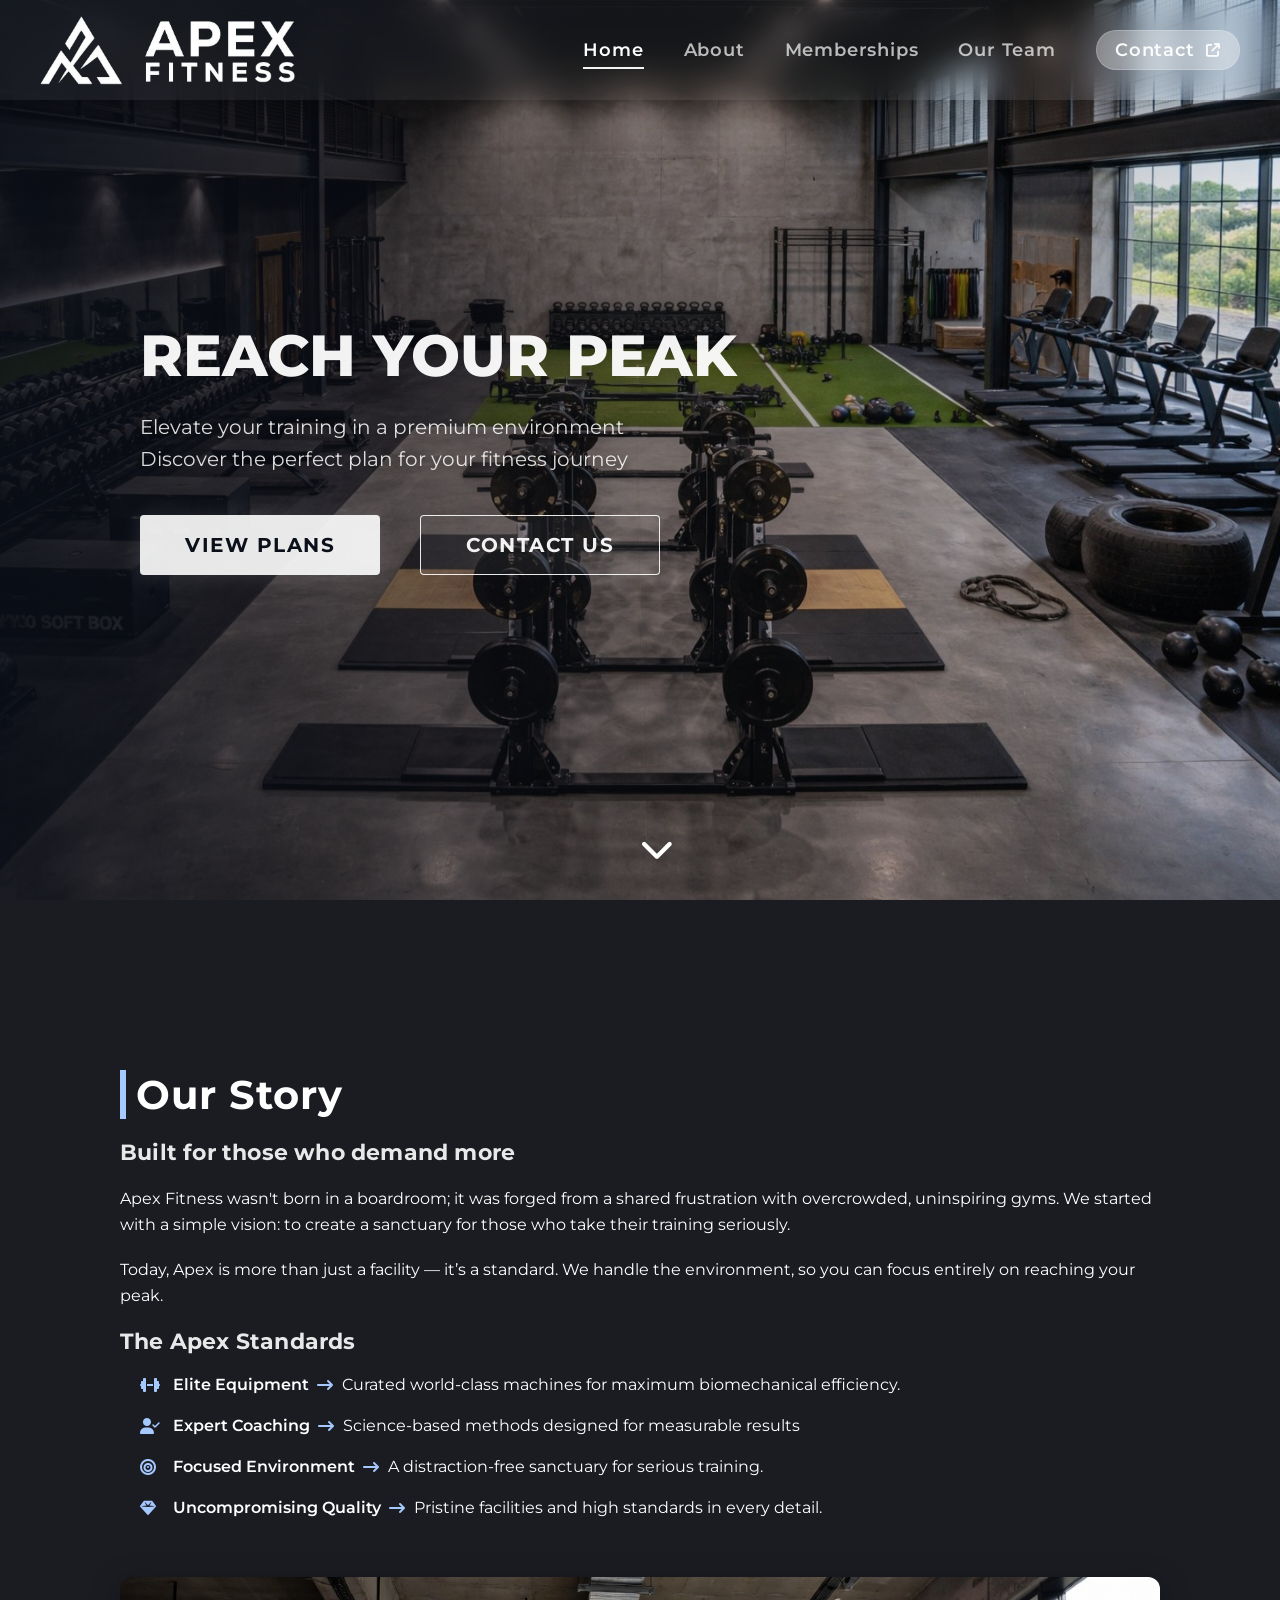
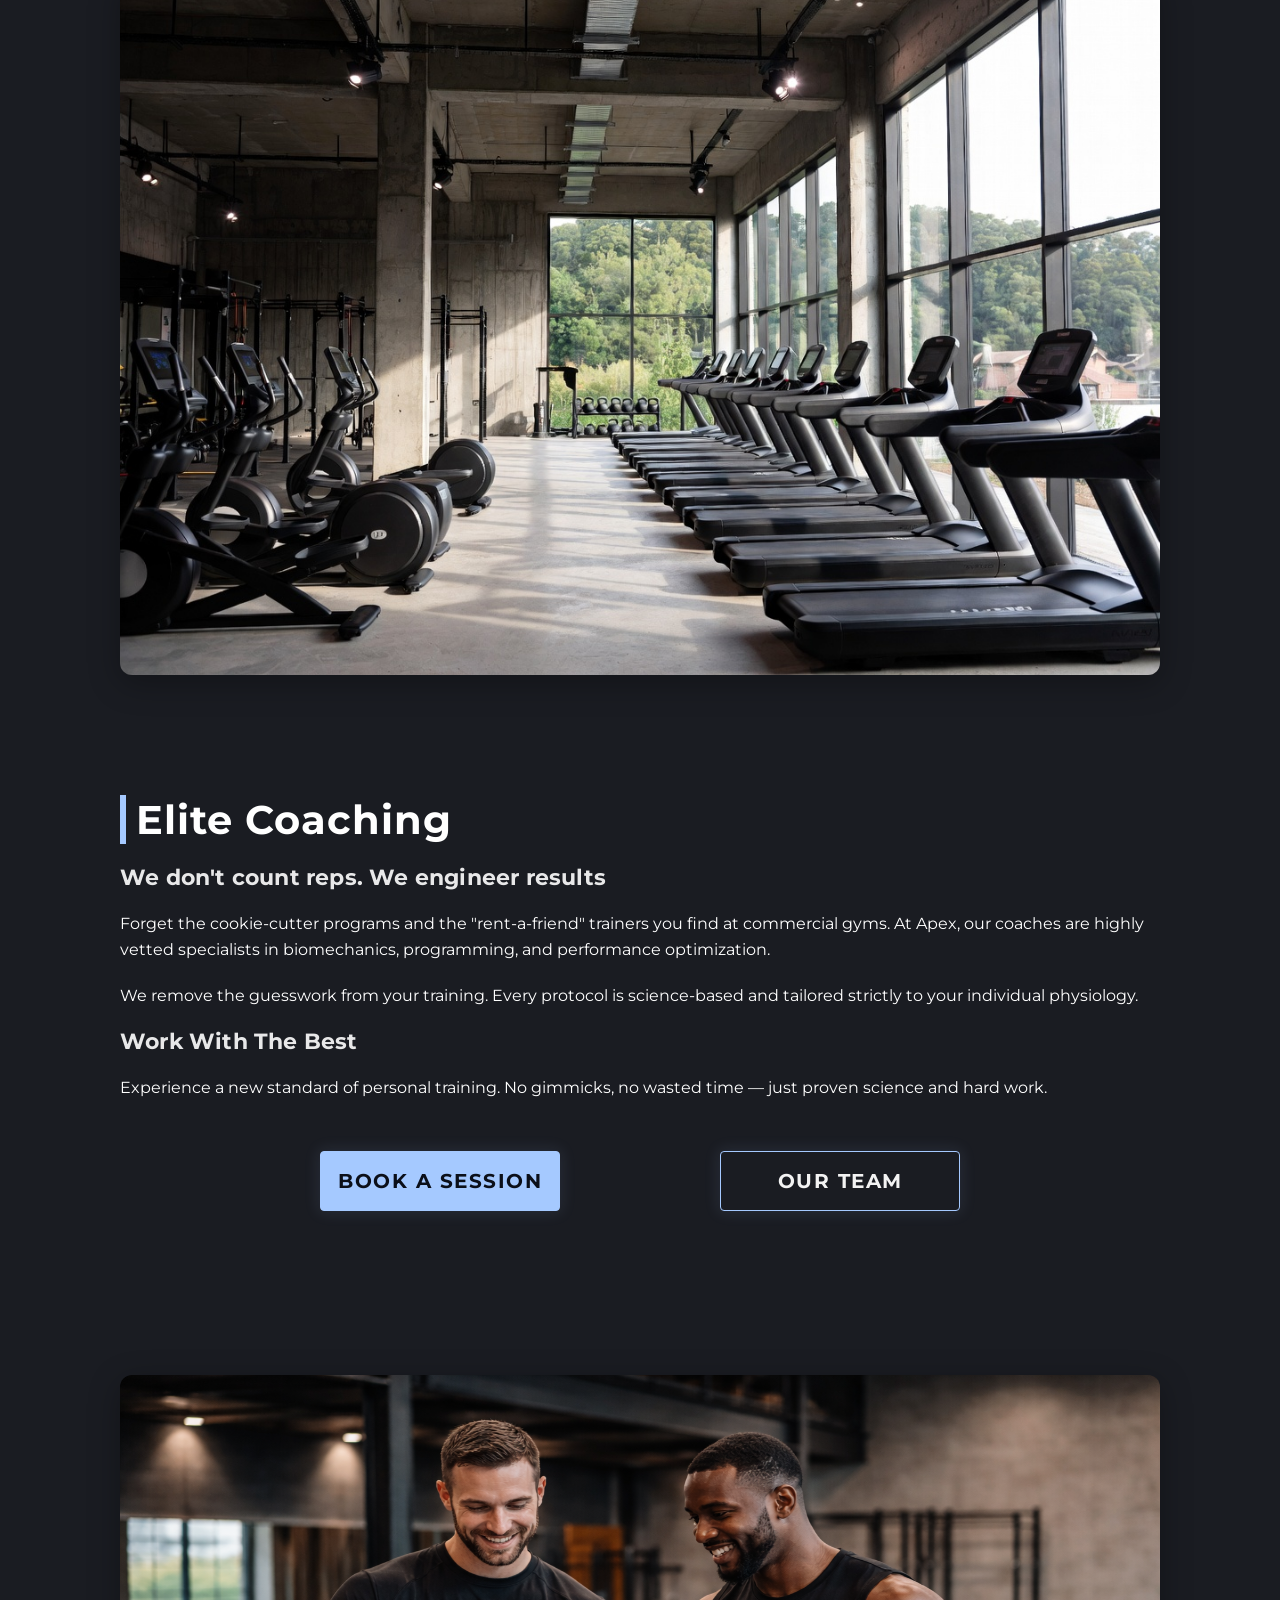
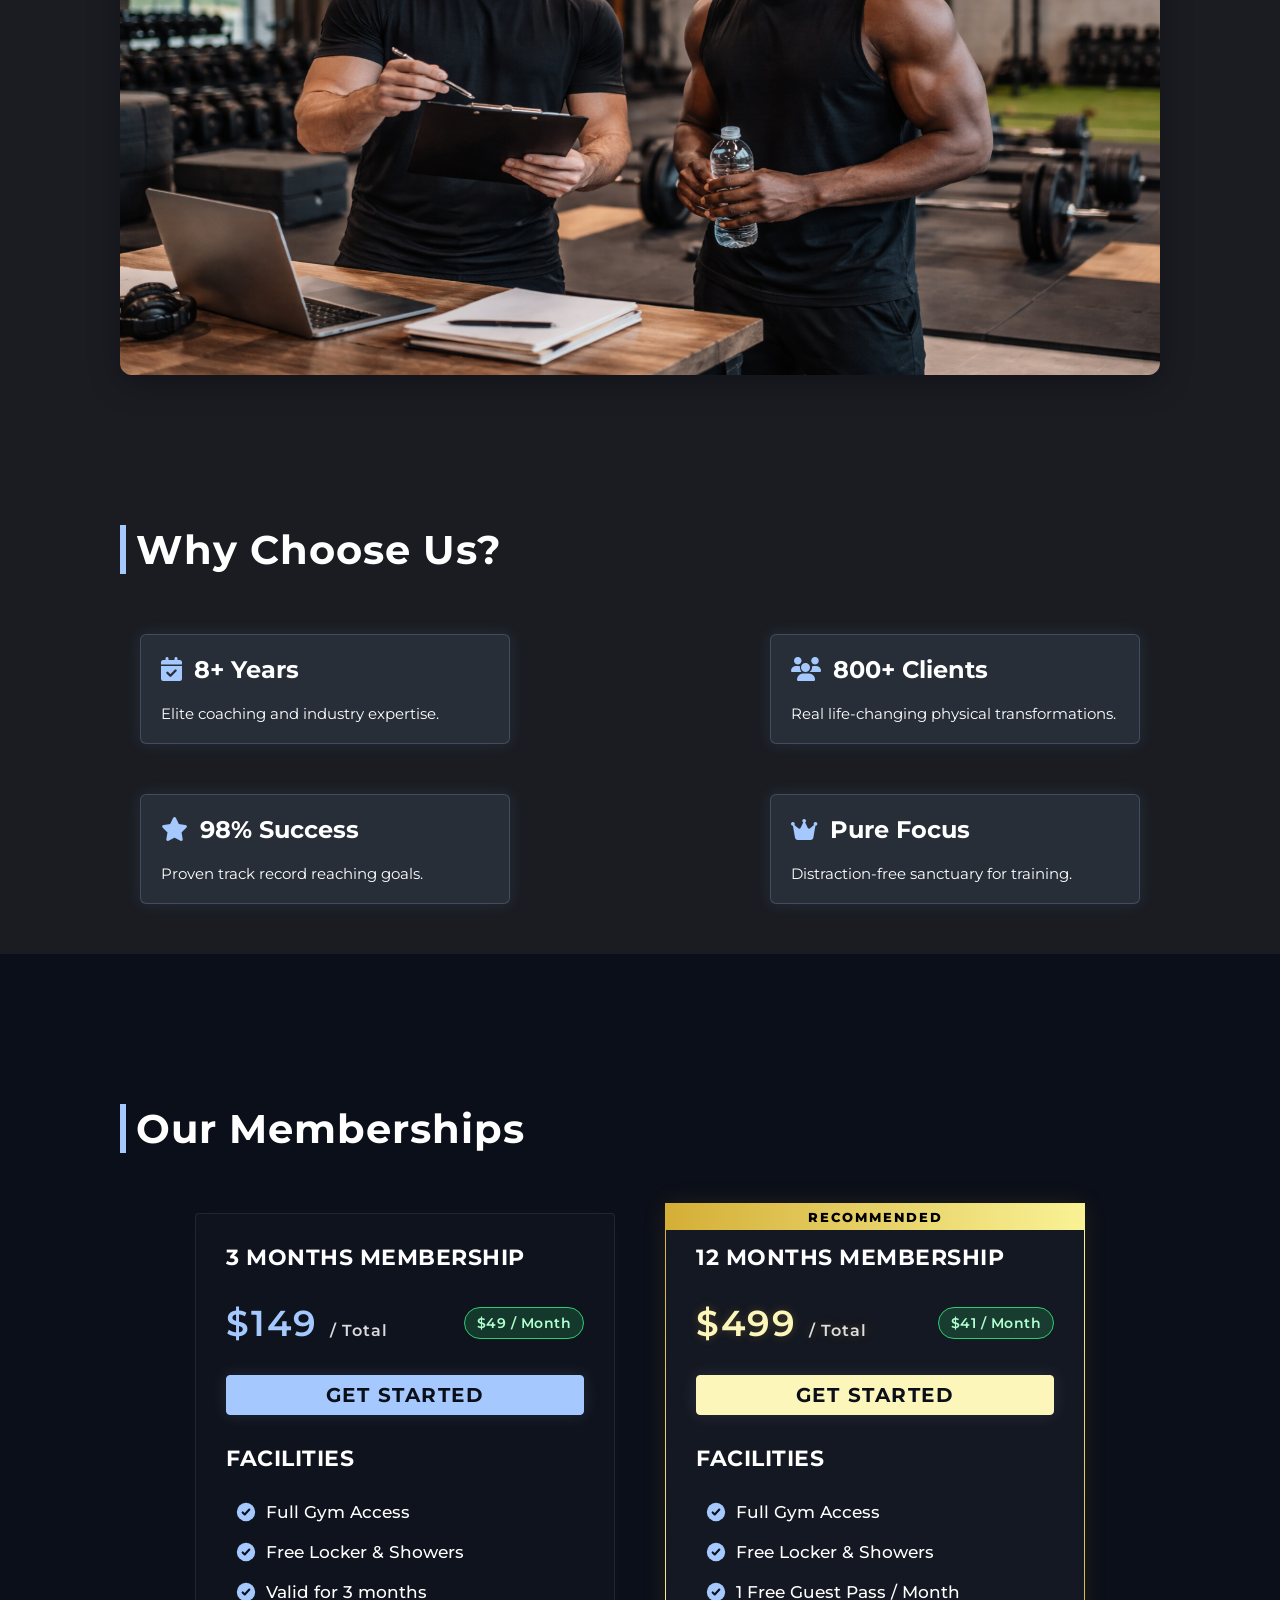
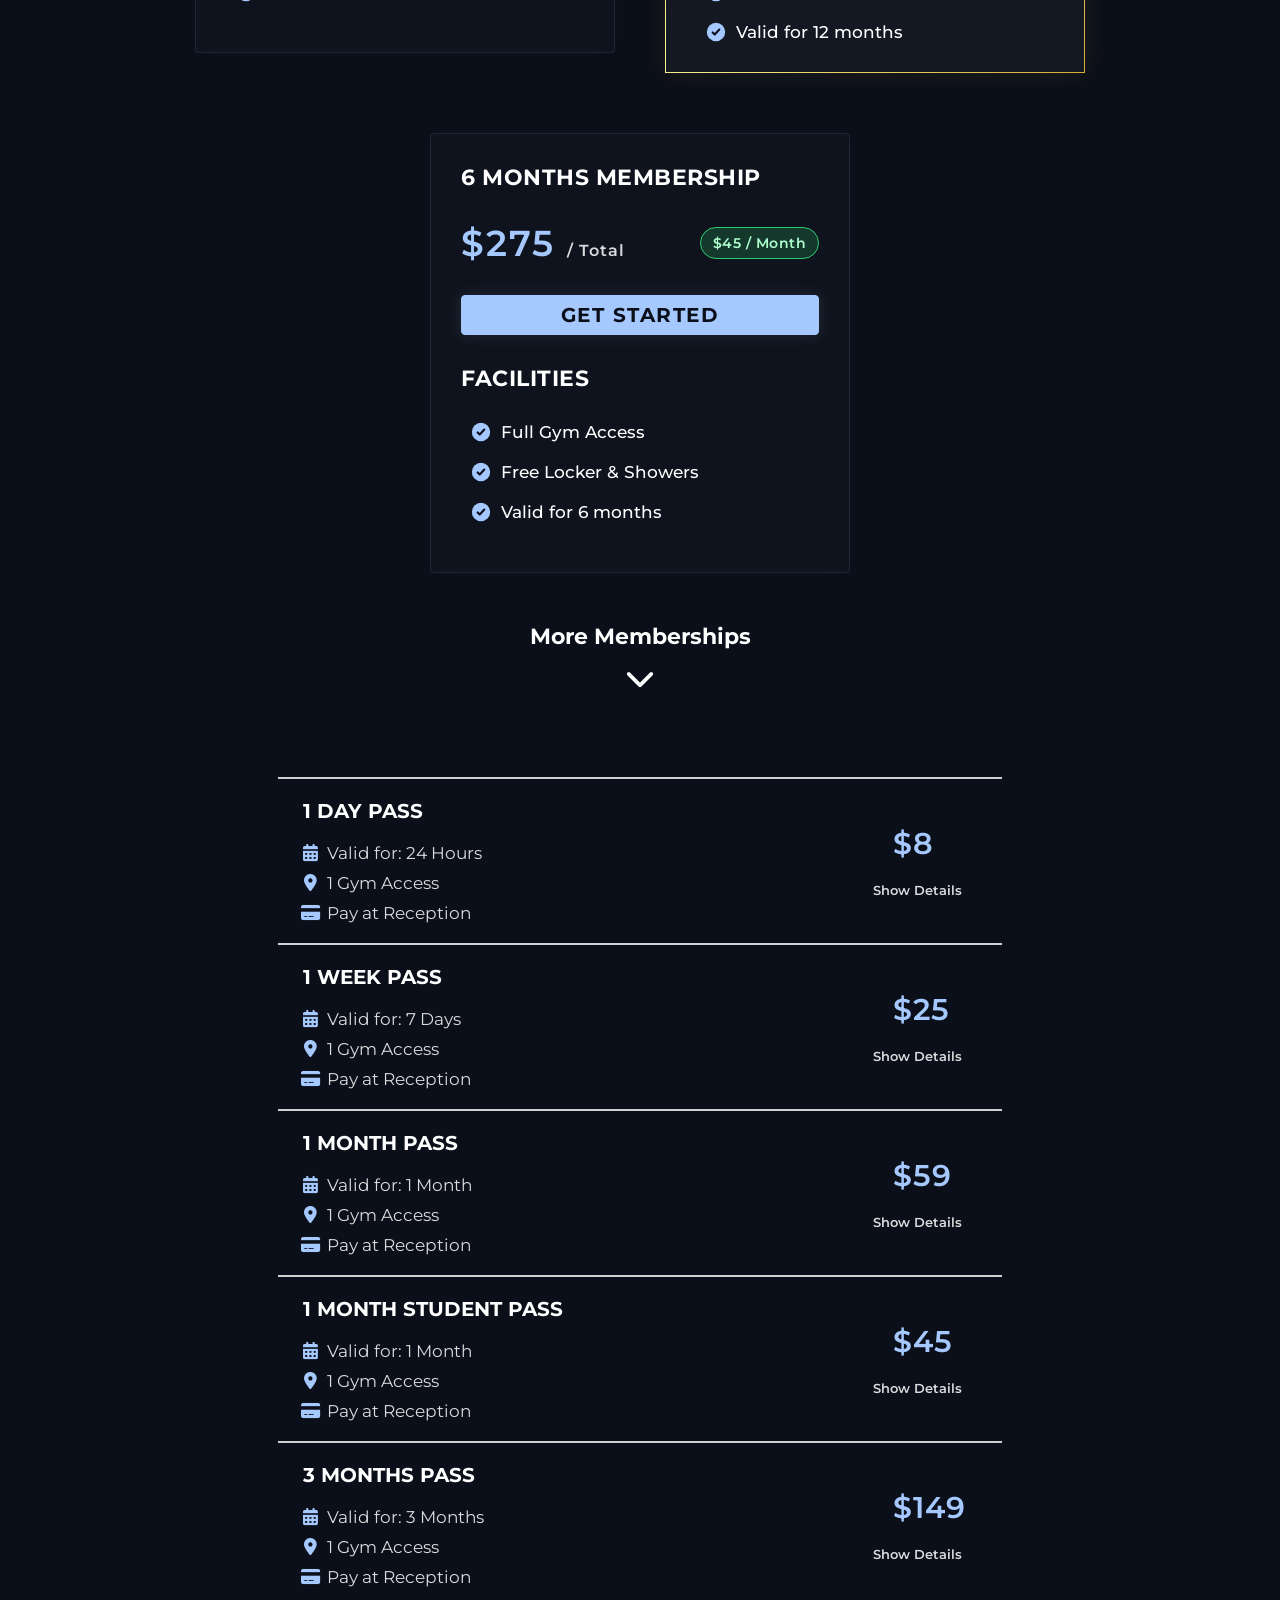
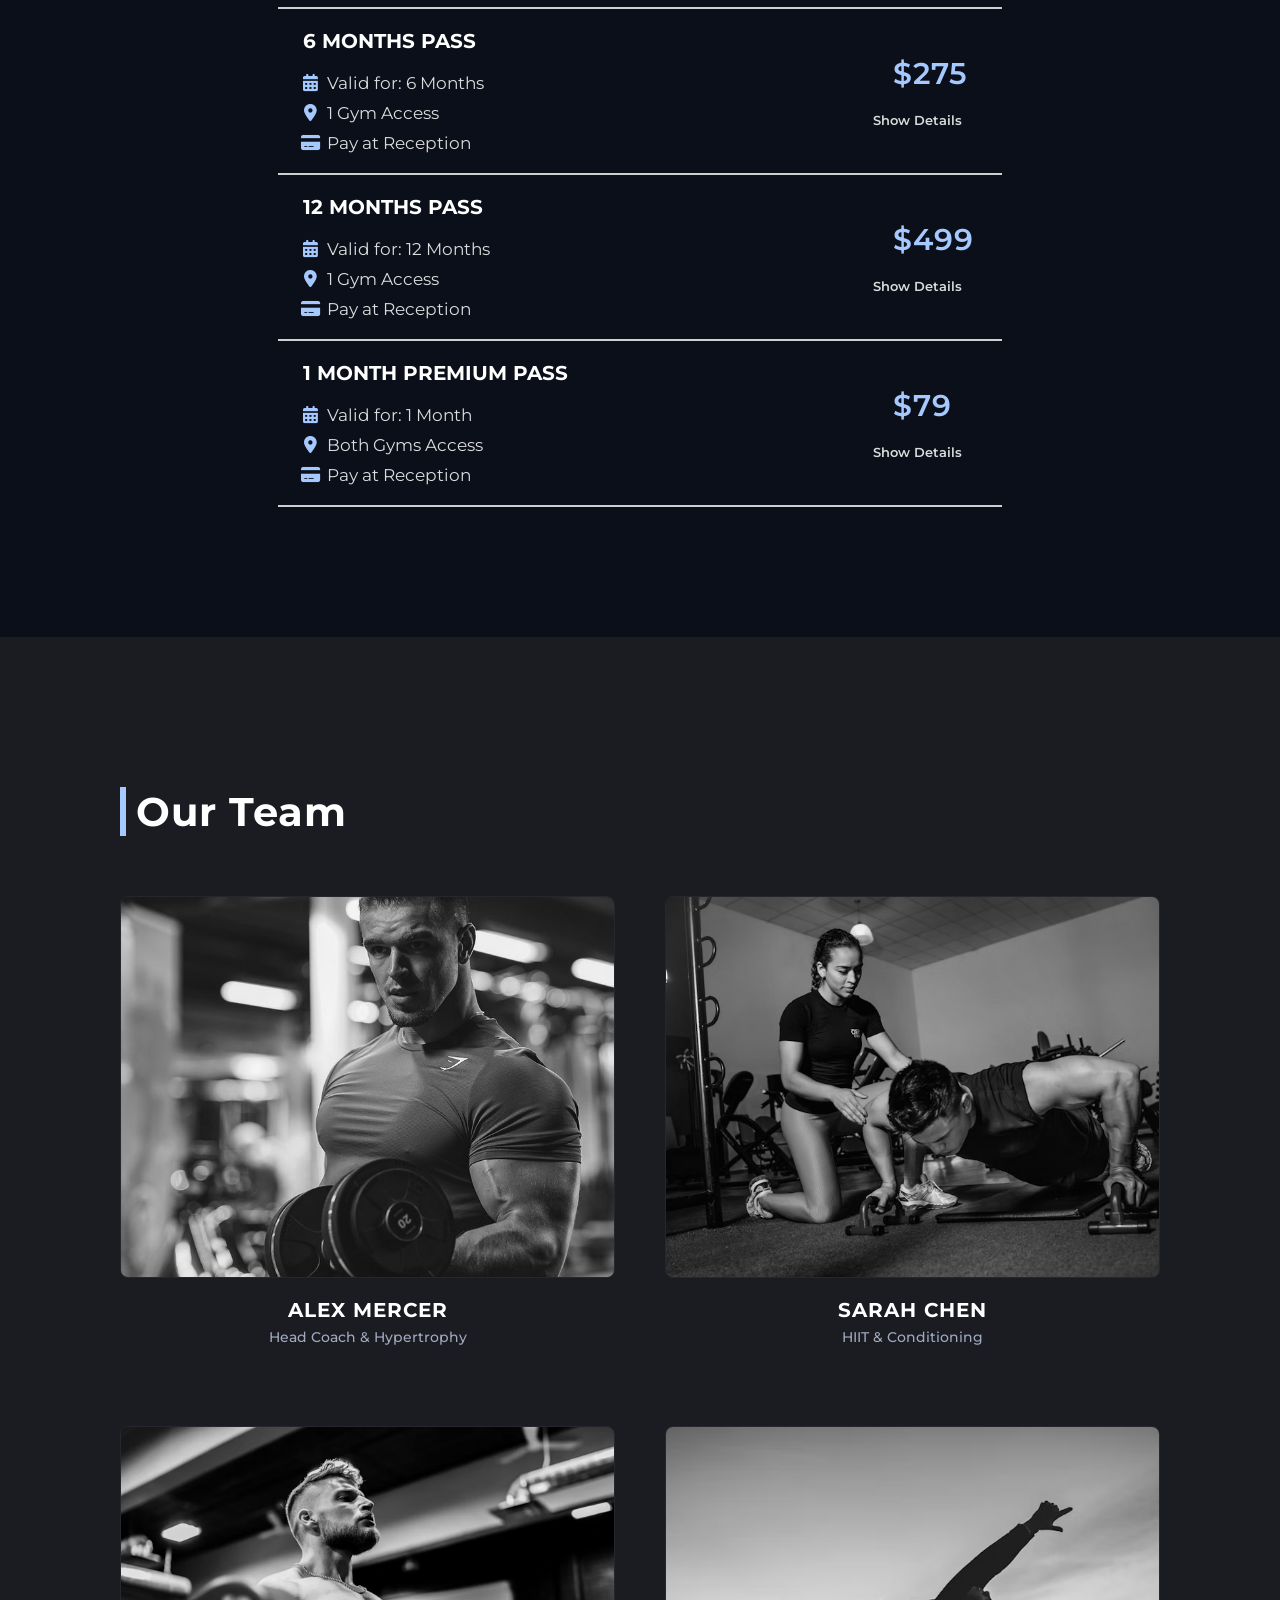
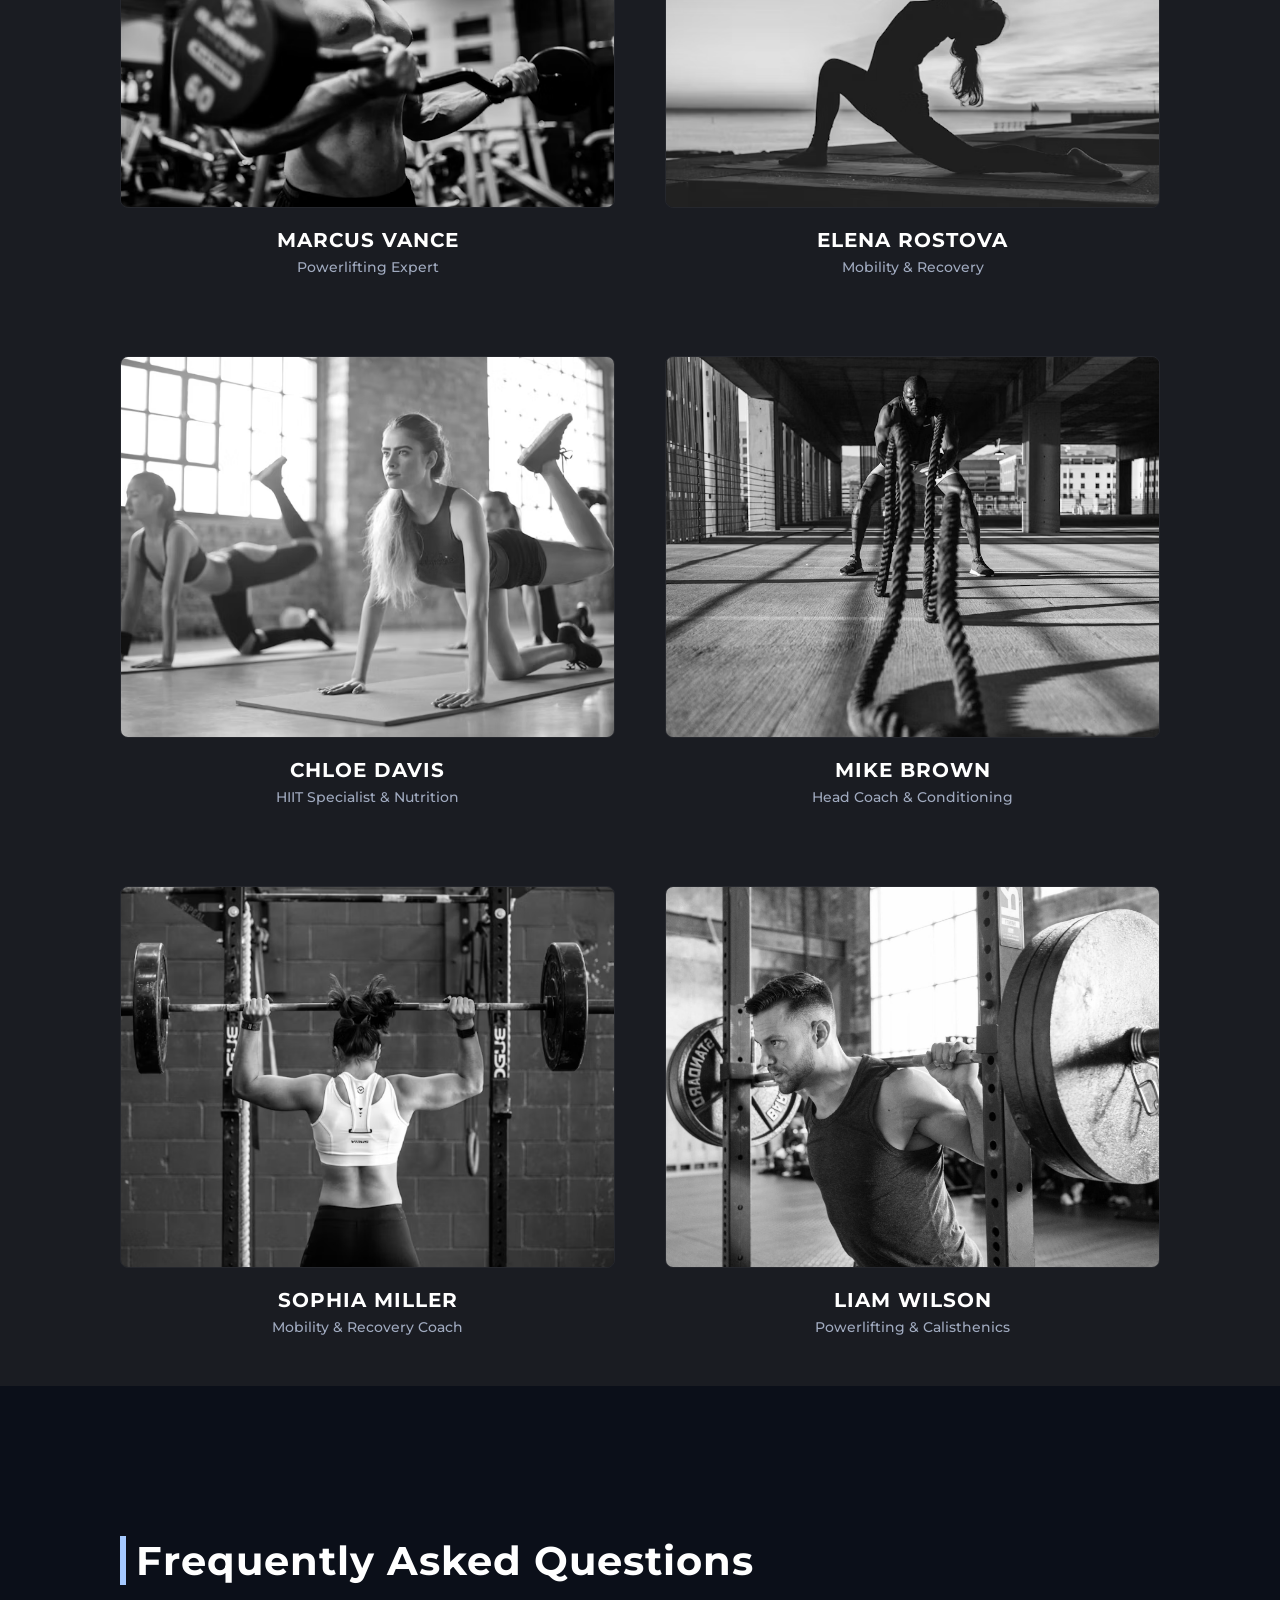
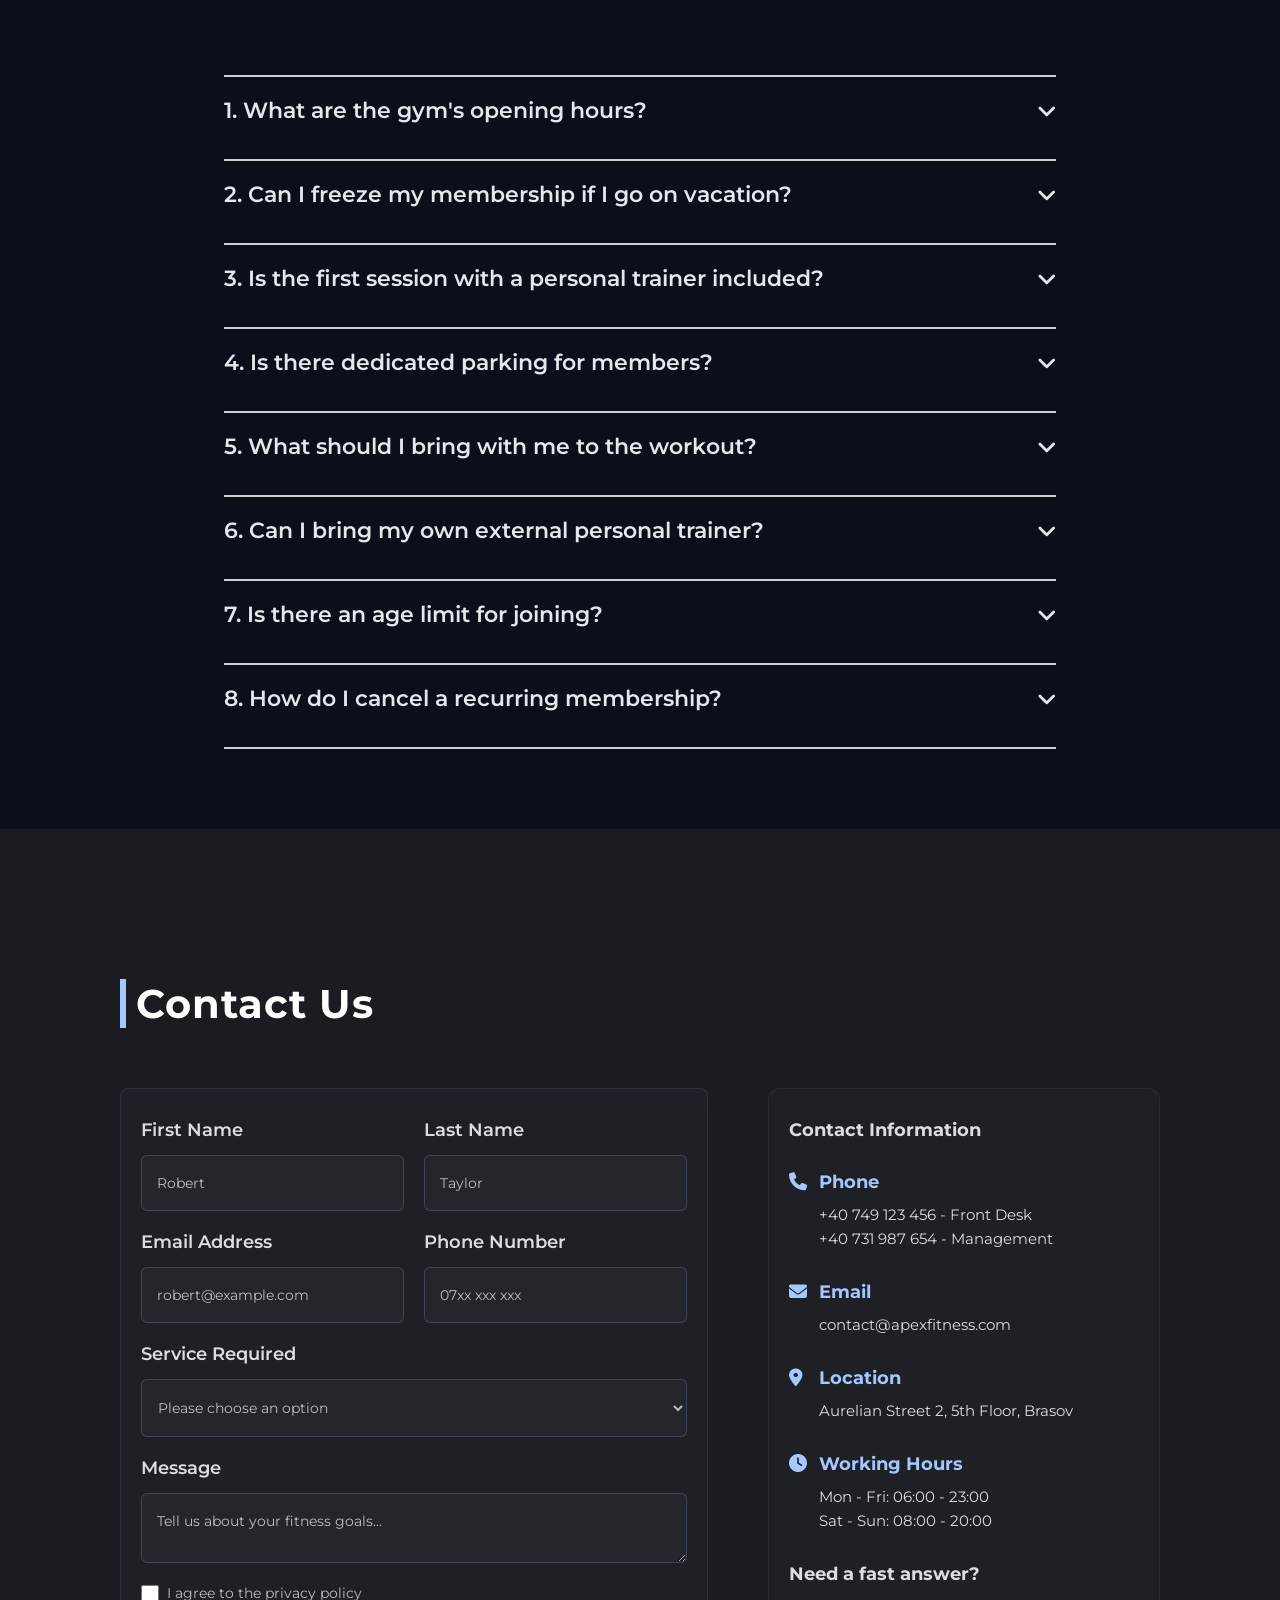
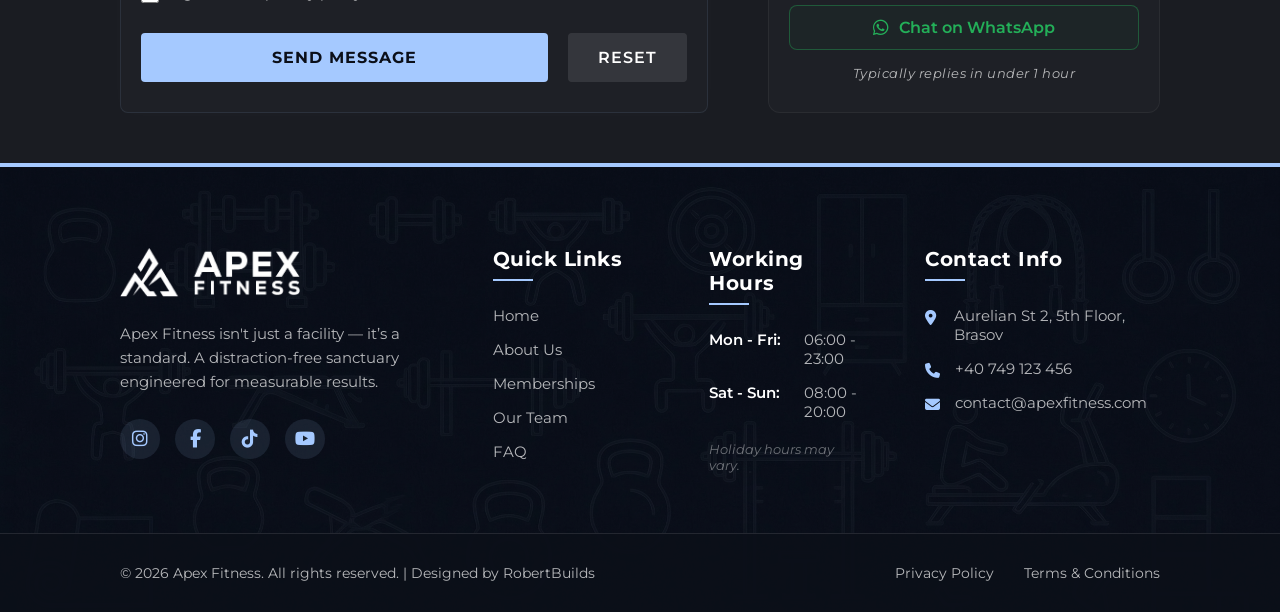
==== commit 91f8d1c9: "Update index.html" ====
--- a/index.html
+++ b/index.html
@@ -14,7 +14,7 @@
         <div class="navbar">
             <div class="logo-section">
                 <a href="">
-                    <img src="images/logo-bun-Photoroom.png">
+                    <img src="images/apex-fitness-logo.png">
                 </a>
             </div>
             <div class="hamburger">
@@ -718,7 +718,7 @@
             <div class="footer-grid">
                 
                 <div class="footer-col brand-col">
-                    <img src="images/logo-bun-Photoroom.png" alt="Apex Fitness Logo" class="footer-logo">
+                    <img src="images/apex-fitness-logo.png" alt="Apex Fitness Logo" class="footer-logo">
                     <p>Apex Fitness isn't just a facility — it’s a standard. A distraction-free sanctuary engineered for measurable results.</p>
                     <div class="footer-socials">
                         <a href="#"><i class="fab fa-instagram"></i></a>
@@ -775,4 +775,4 @@
     </button>
     <script src="script.js"></script>
 </body>
-</html>+</html>
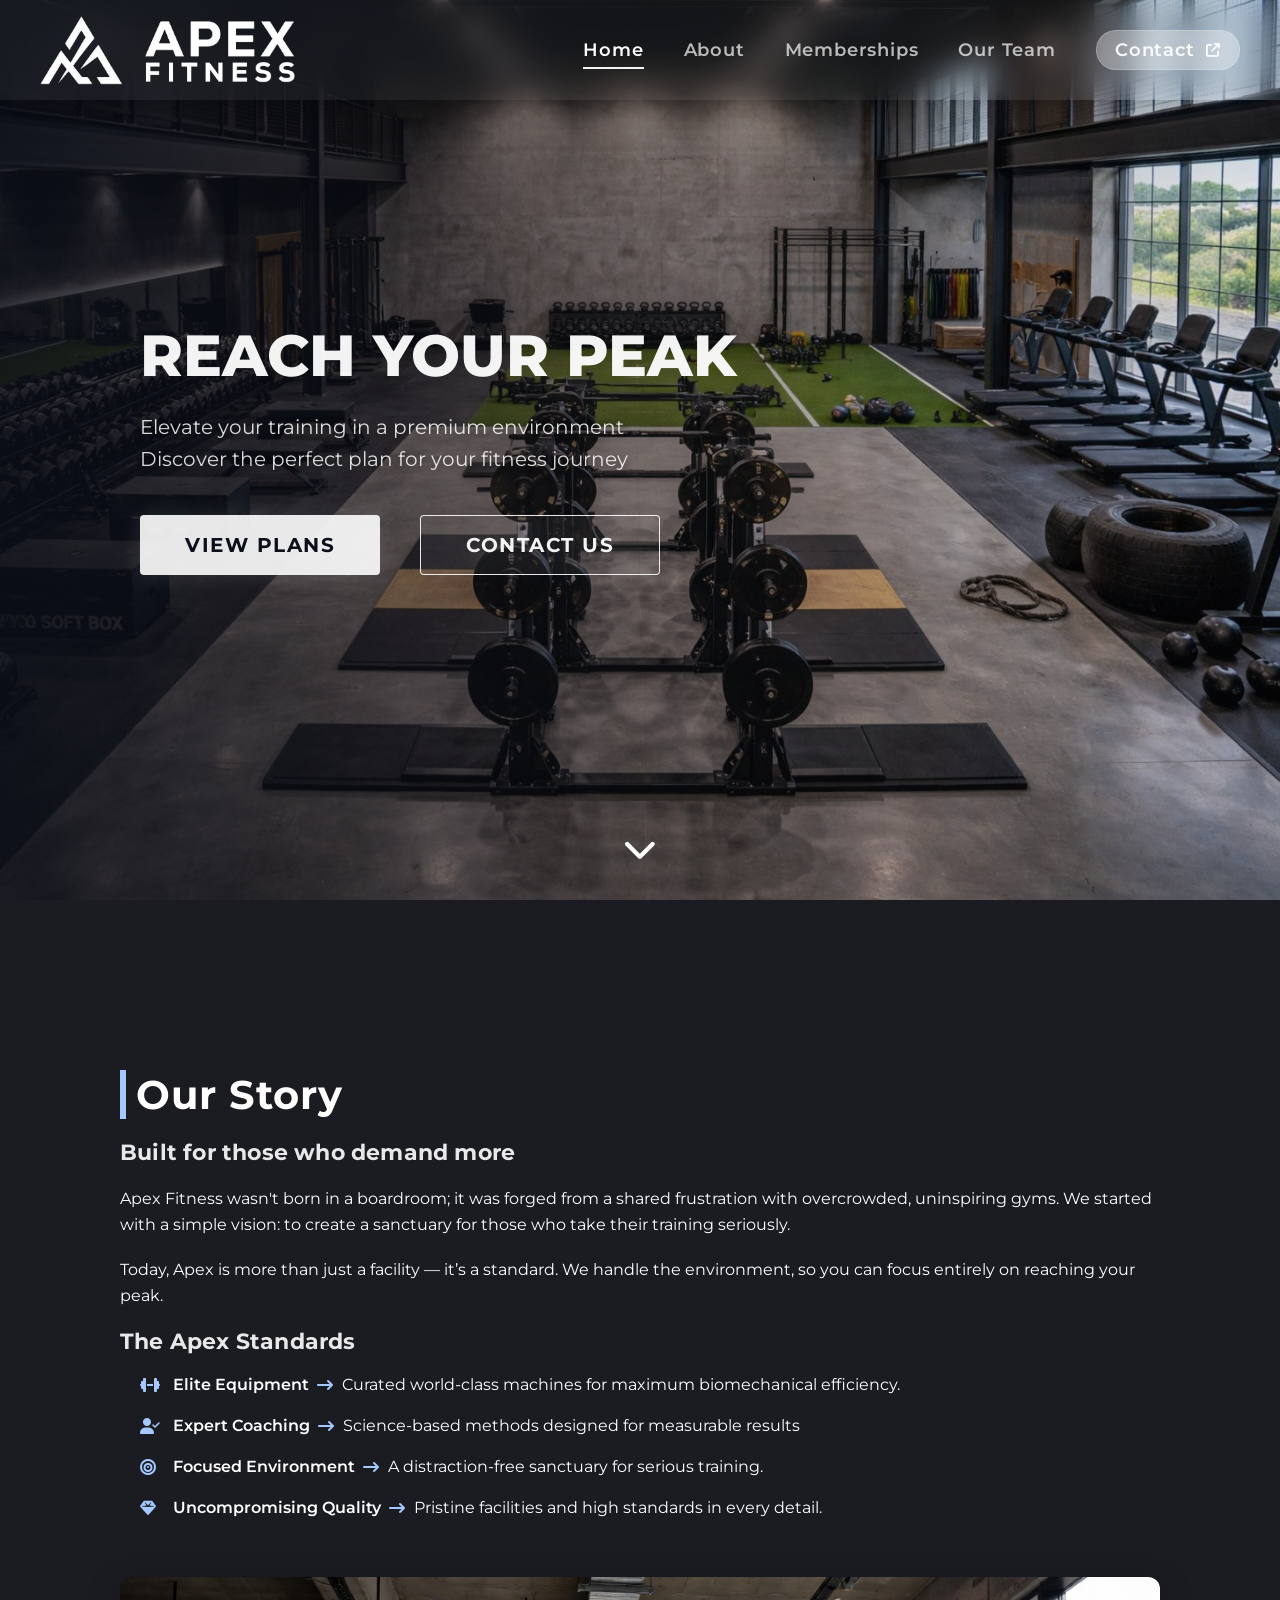
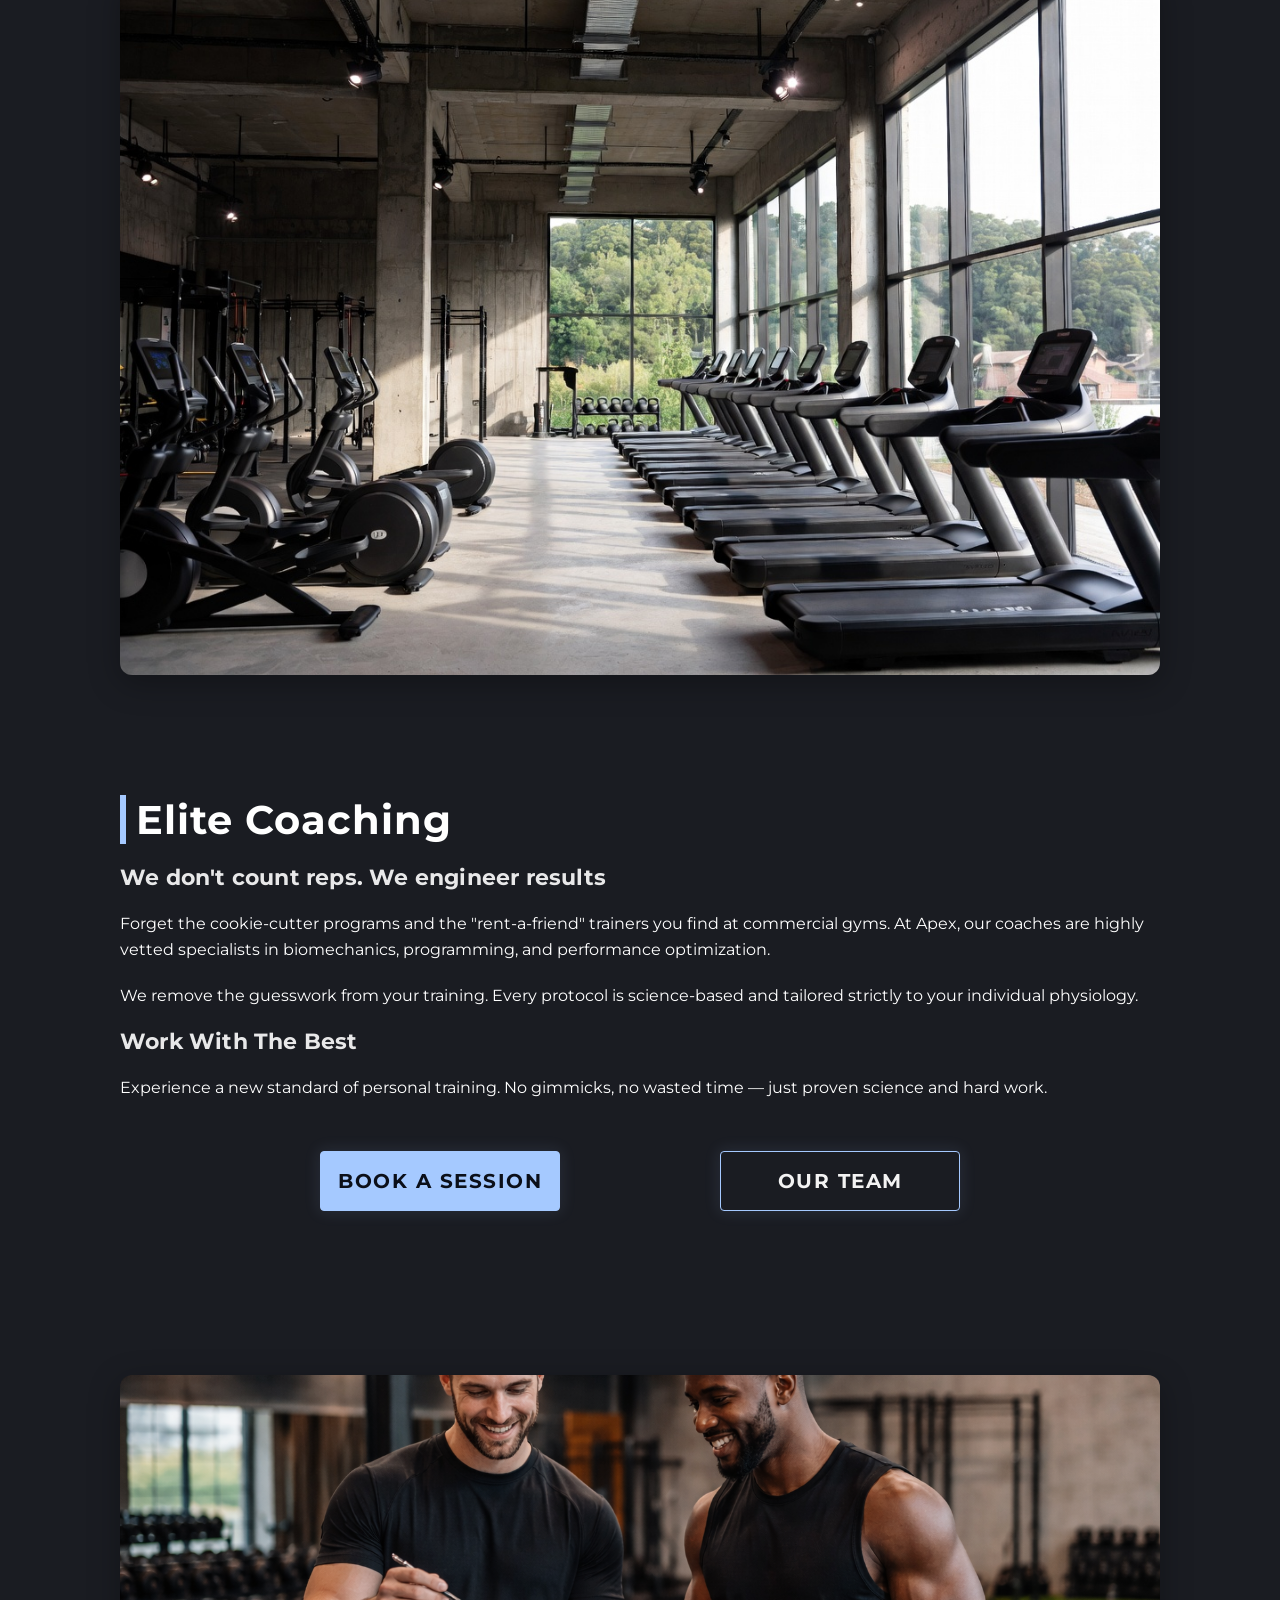
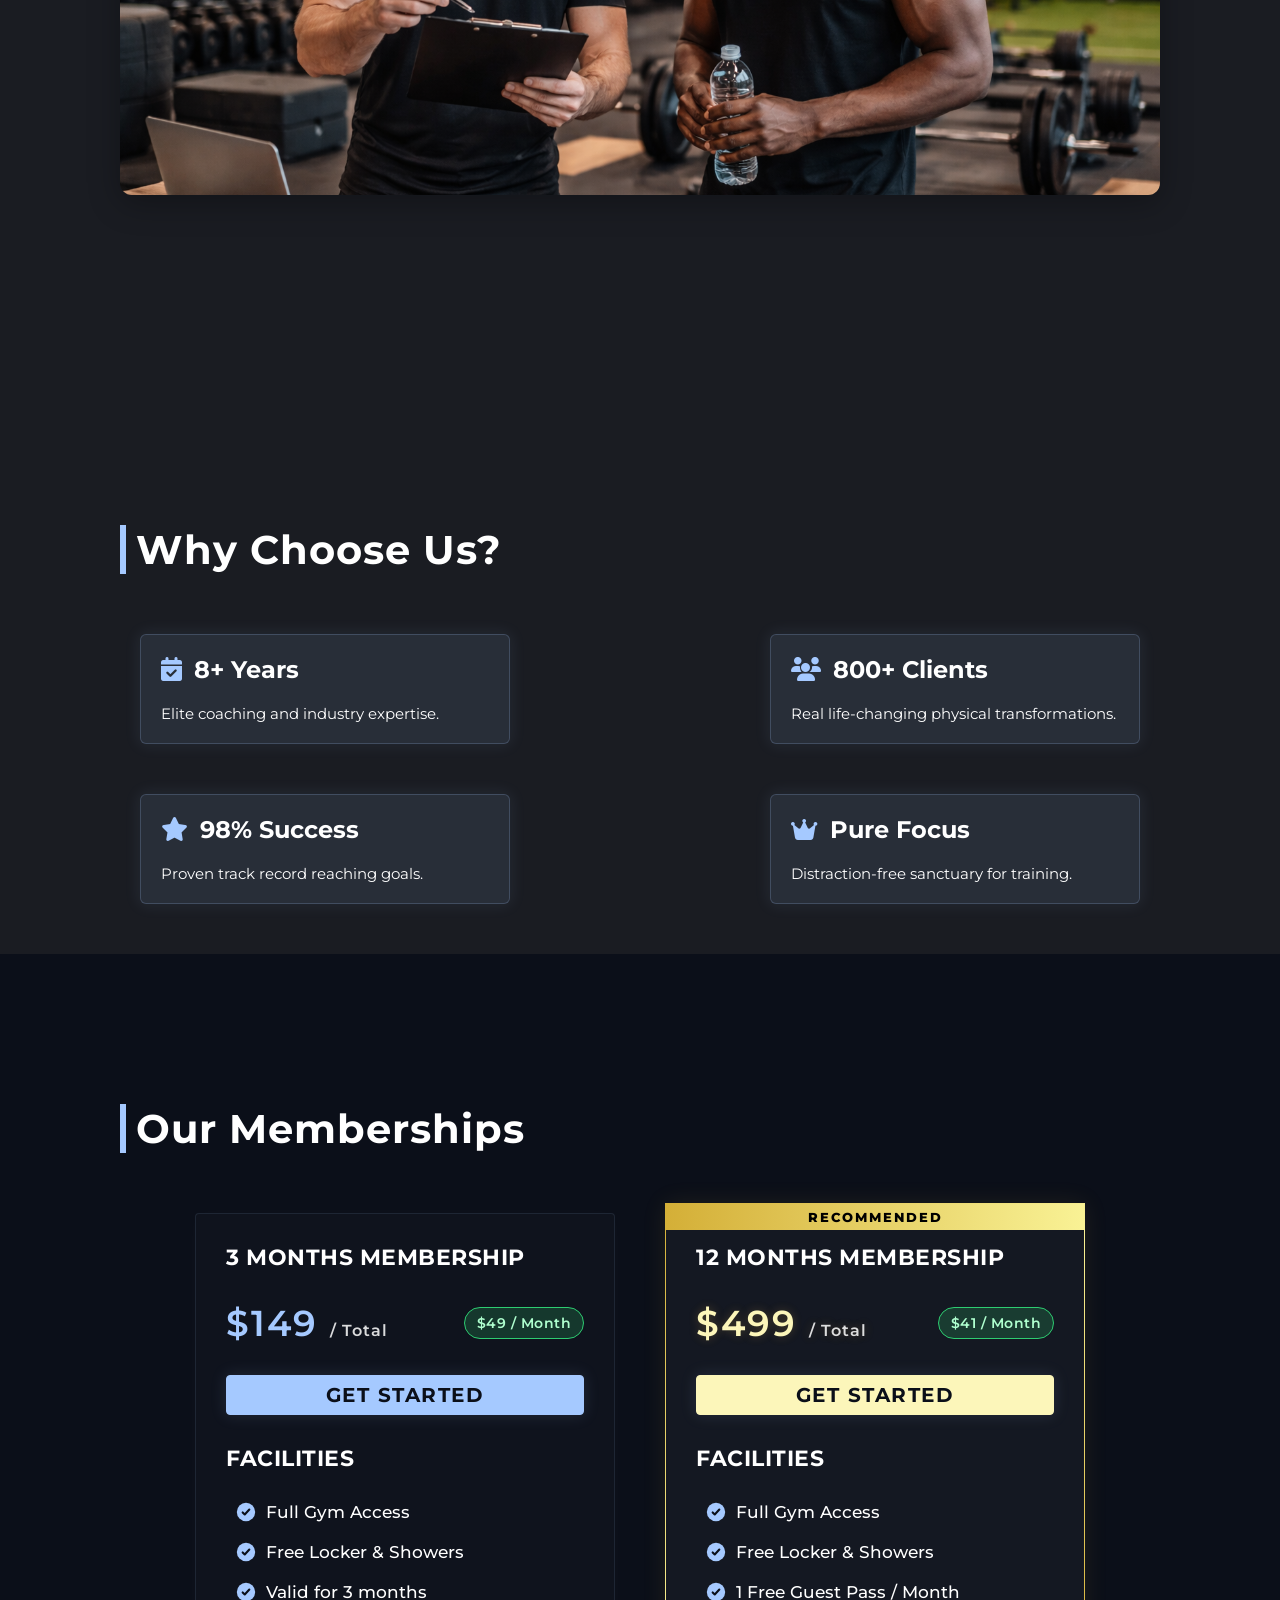
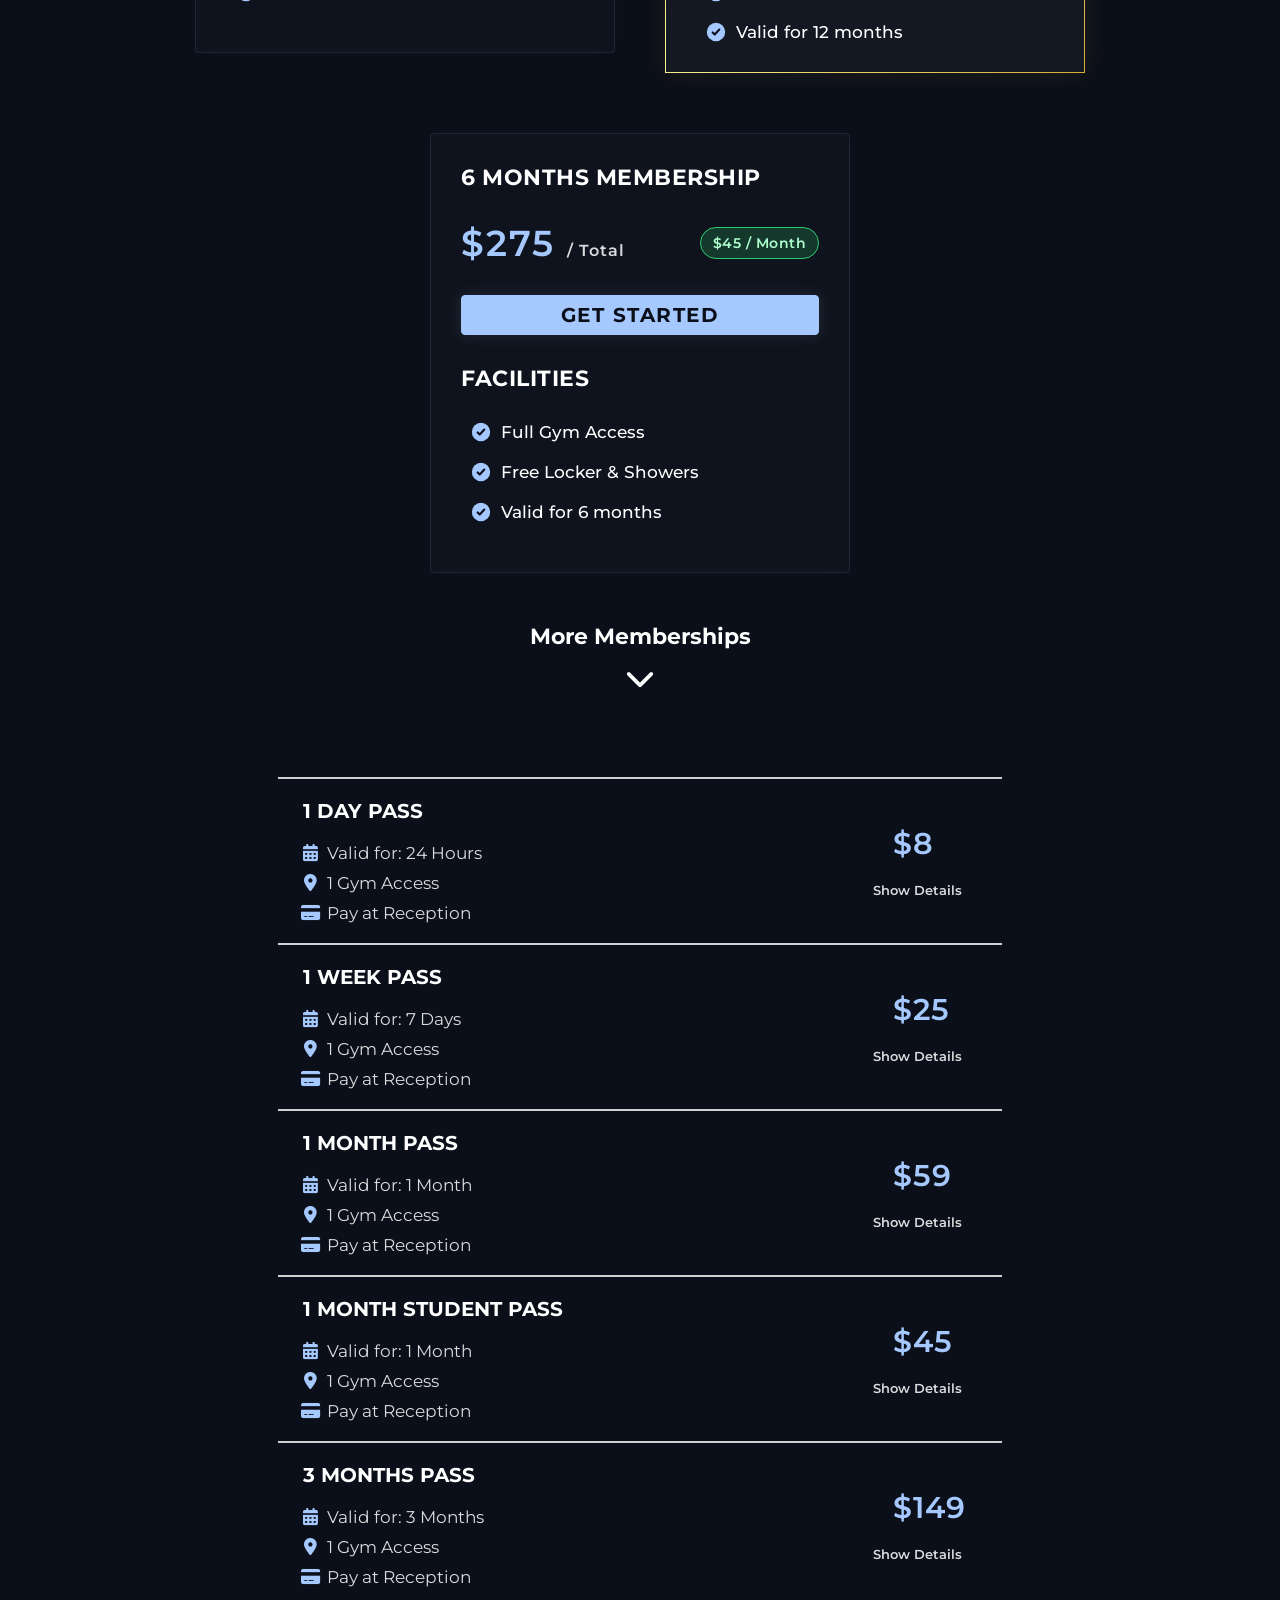
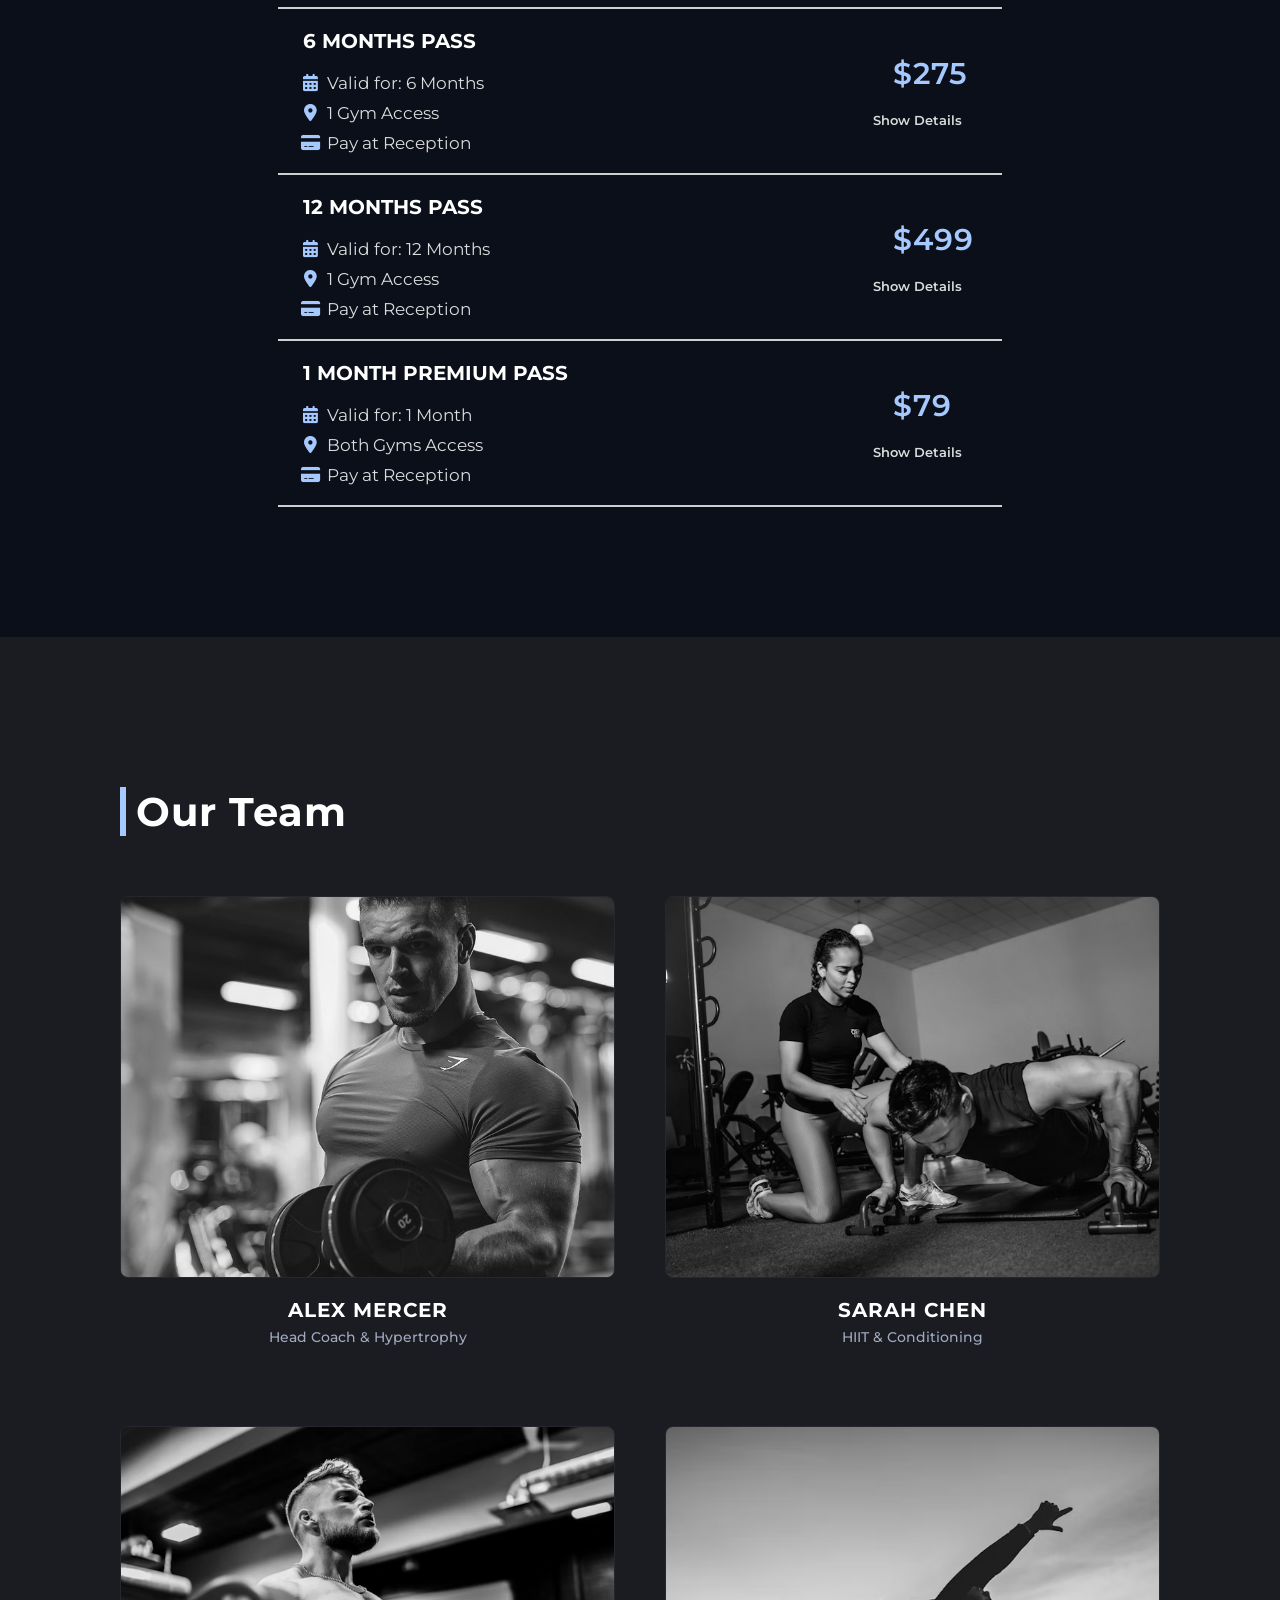
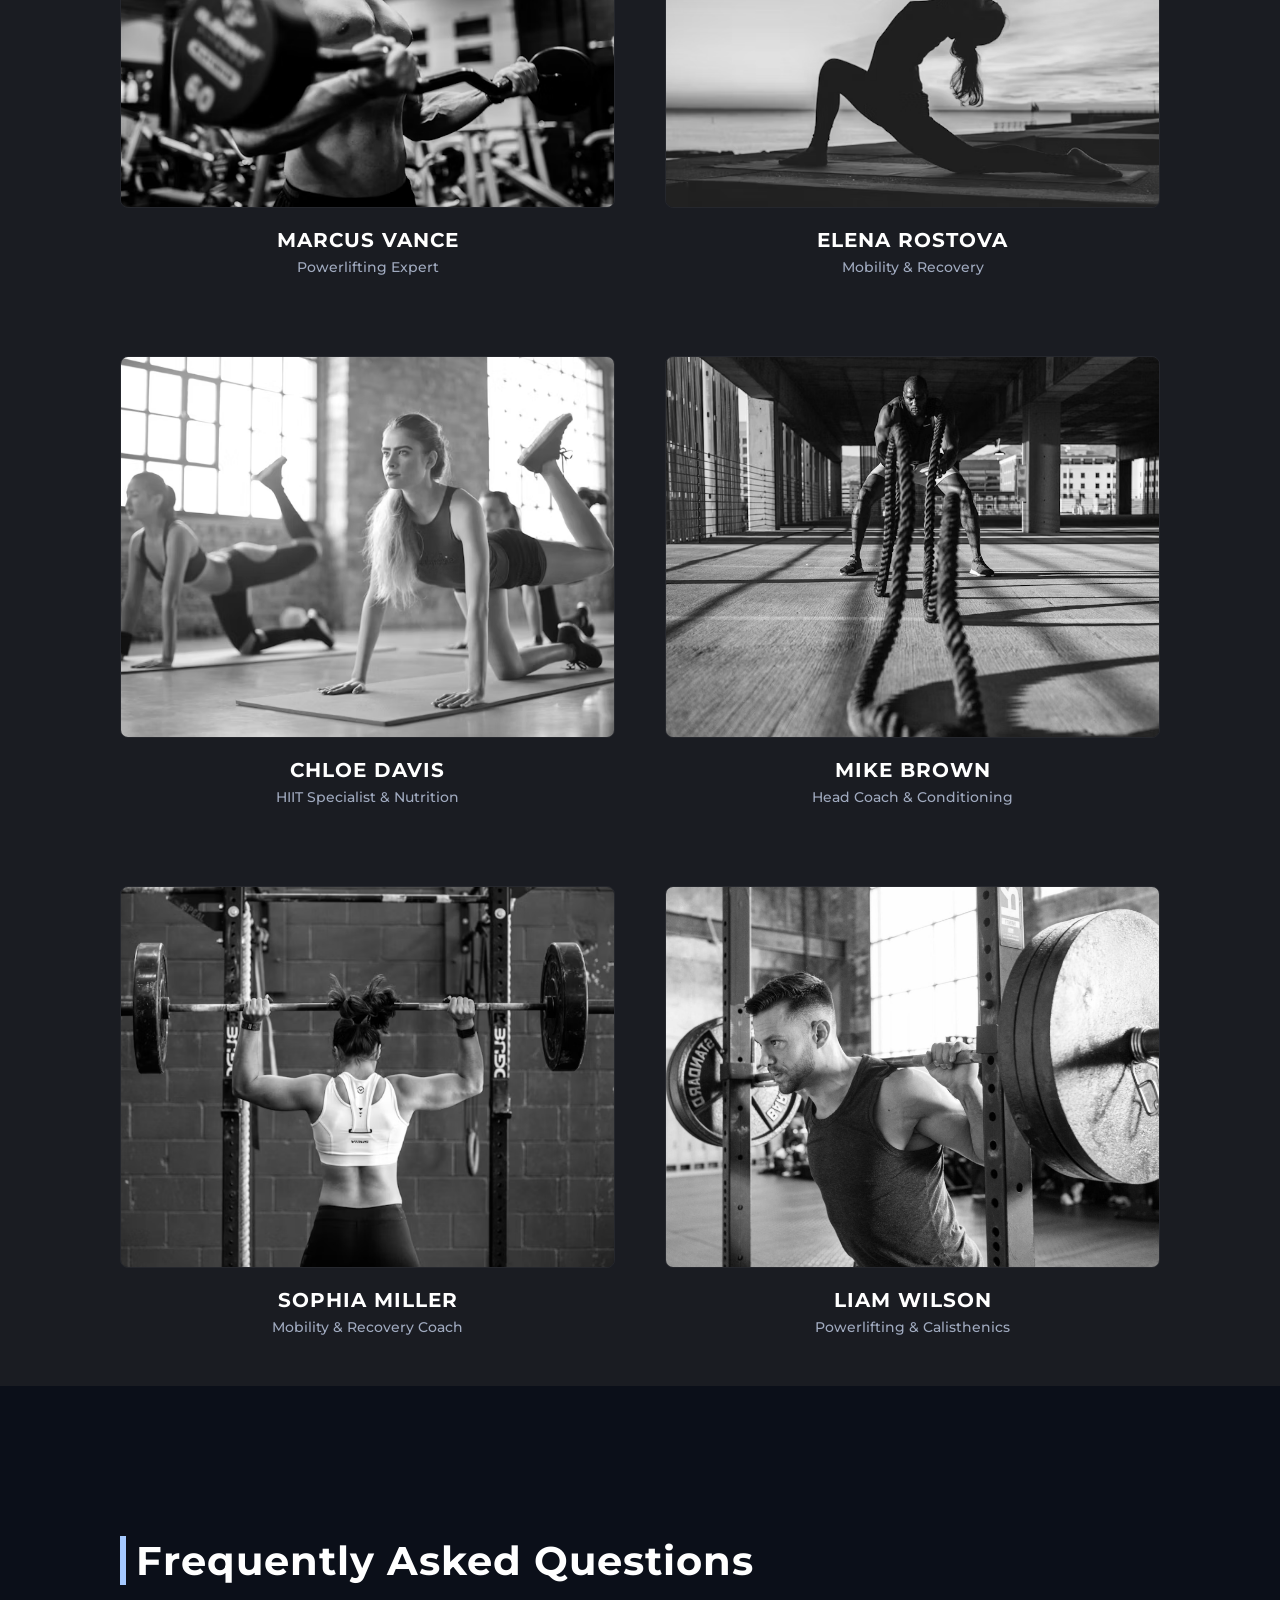
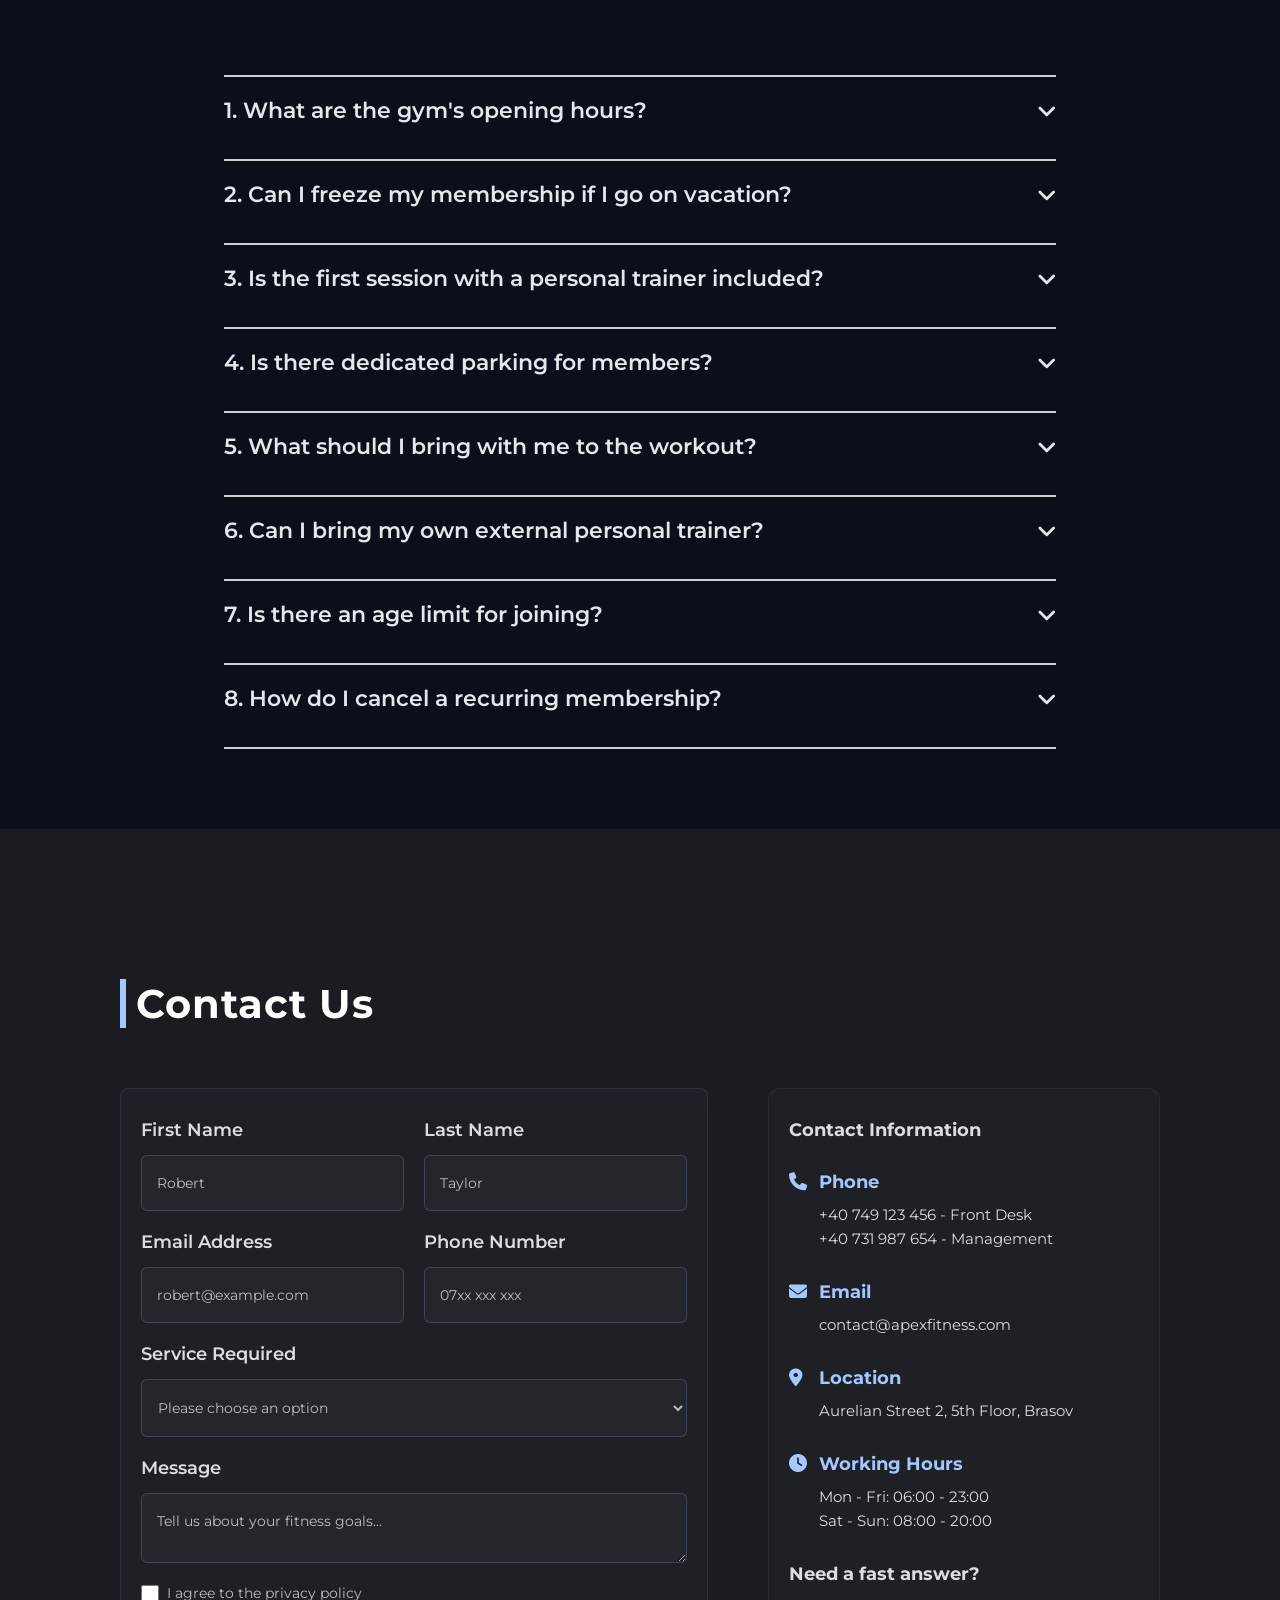
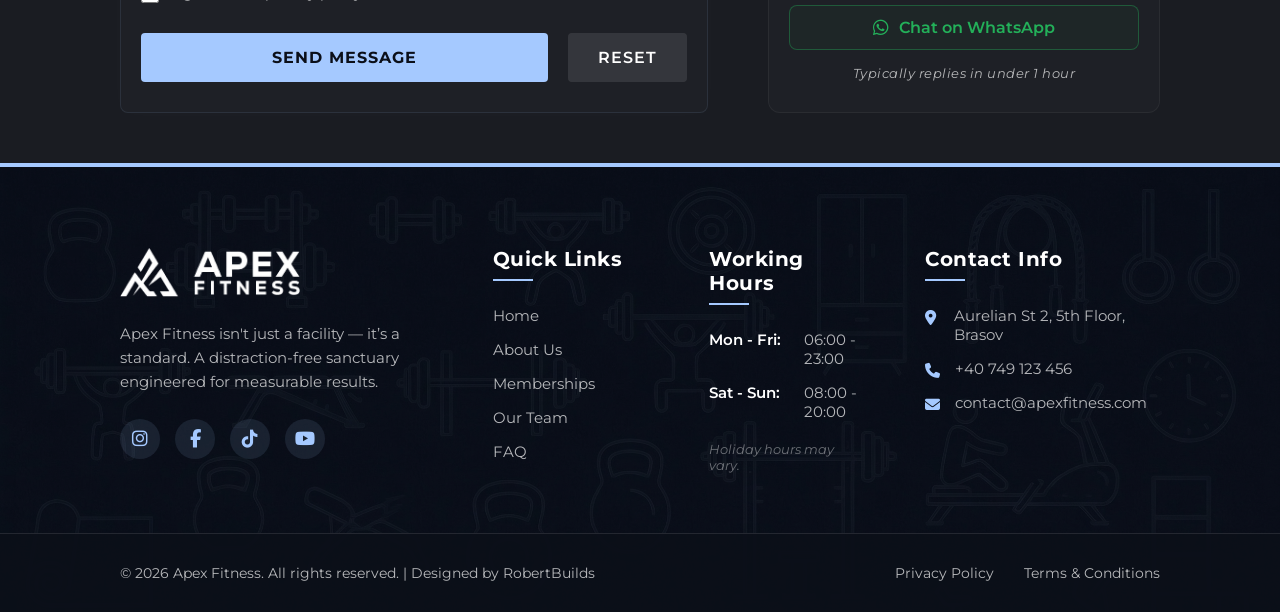
==== commit 1360cccd: "Add files via upload" ====
--- a/index.html
+++ b/index.html
@@ -764,8 +764,8 @@
             <div class="footer-bottom-content">
                 <p>&copy; 2026 Apex Fitness. All rights reserved. | Designed by <a href="">RobertBuilds</a></p>
                 <div class="legal-links">
-                    <a href="#">Privacy Policy</a>
-                    <a href="#">Terms & Conditions</a>
+                    <a href="privacy-policy.html">Privacy Policy</a>
+                    <a href="terms-and-conditions.html">Terms & Conditions</a>
                 </div>
             </div>
         </div>
@@ -775,4 +775,4 @@
     </button>
     <script src="script.js"></script>
 </body>
-</html>
+</html>
--- a/style.css
+++ b/style.css
@@ -21,6 +21,8 @@
     html {
         scroll-behavior: smooth;
         scrollbar-width: thin;
+        overflow-x: hidden;
+        max-width: 100%;
     }
 
     body {
@@ -28,34 +30,24 @@
         display: flex;
         flex-direction: column;
         overflow-x: hidden;
+        max-width: 100%;
     }
 
     .header-container {
         display: flex;
         justify-content: center;
         width: 100%;
-        position: fixed;    
+        position: fixed;
         top: 0;
         left: 0;
         z-index: 1000;
         backdrop-filter: var(--glass-blur);
-        background-color: var(--glass-bg); 
-        -webkit-backdrop-filter: var(--glass-blur); 
+        background-color: var(--glass-bg);
+        -webkit-backdrop-filter: var(--glass-blur);
         box-shadow: 0 8px 32px 0 rgba(0, 0, 0, 0.3);
         opacity: 0;
         animation: headerIn 1s forwards;
         will-change: backdrop-filter;
-    }
-
-    @keyframes headerIn {
-        0% {
-            transform: translateY(-50px);
-        }
-
-        100% {
-            opacity: 1;
-            transform: translateY(0);
-        }
     }
 
     .navbar {
@@ -147,9 +139,9 @@
 
     li a.contact-btn {
         background-color: rgba(255, 255, 255, 0.3) !important;
-        color: var(--text-body-hover) !important; 
+        color: var(--text-body-hover) !important;
         padding: 8px 18px;
-        border-radius: 50px; 
+        border-radius: 50px;
         display: flex;
         align-items: center;
         gap: 10px;
@@ -161,13 +153,13 @@
     }
 
     li a.contact-btn i {
-        font-size: 14px; 
+        font-size: 14px;
         margin-left: 6px;
         transform: translateY(-0.6px);
     }
 
     li a.contact-btn:hover {
-        background-color: rgba(255, 255, 255, 0.4) !important; 
+        background-color: rgba(255, 255, 255, 0.4) !important;
         box-shadow: 0 0 15px 2px rgba(255, 255, 255, 0.3);
     }
 
@@ -184,17 +176,48 @@
         transform: scale(0.95);
     }
 
-    li a.contact-btn:active {
-        transform: scale(0.95);
+    .hamburger {
+        display: none;
+        cursor: pointer;
+        flex-direction: column;
+        gap: 6px;
+        z-index: 1001;
+    }
+
+    .hamburger .bar {
+        display: block;
+        width: 32px;
+        height: 3px;
+        background-color: var(--text-title);
+        border-radius: 3px;
+        transition: all 0.3s ease-in-out;
+    }
+
+    .hamburger.active .bar:nth-child(1) {
+        transform: translateY(8.5px) rotate(45deg) !important;
+    }
+
+    .hamburger.active .bar:nth-child(2) {
+        opacity: 0 !important;
+        transform: scaleX(0) !important;
+    }
+
+    .hamburger.active .bar:nth-child(3) {
+        transform: translateY(-8.5px) rotate(-45deg) !important;
+    }
+
+    body.no-scroll {
+        overflow: hidden !important;
+        touch-action: none !important;
     }
 
     .hero-section {
         background: linear-gradient(to right, rgba(11, 15, 25, 0.85) 0%, rgba(11, 15, 25, 0.4) 50%, rgba(11, 15, 25, 0.1) 100%), url('images/hero-photo.jpg');
         background-repeat: no-repeat;
-        background-size: cover; 
-        background-position: center 30%; 
-        width: 100%;
-        height: 100vh; 
+        background-size: cover;
+        background-position: center 30%;
+        width: 100%;
+        height: 100vh;
         display: flex;
         align-items: center;
         justify-content: center;
@@ -231,7 +254,7 @@
 
     .hero-box span {
         color: var(--text-body-2);
-        font-size: 1.25rem; 
+        font-size: 1.25rem;
         font-weight: 400;
         line-height: 1.6;
         max-width: 600px;
@@ -244,19 +267,6 @@
         animation: wipeReveal 1.8s cubic-bezier(0.2, 0.8, 0.2, 1) forwards 0.6s;
     }
 
-    @keyframes wipeReveal {
-        0% {
-            opacity: 0;
-            clip-path: polygon(0 0, 0 0, 0 100%, 0 100%);
-            transform: translateX(-10px);
-        }
-        100% {
-            opacity: 1;
-            clip-path: polygon(0 0, 100% 0, 100% 100%, 0 100%);
-            transform: translateX(0);
-        }
-    }
-
     .hero-buttons {
         width: 100%;
         display: flex;
@@ -266,7 +276,7 @@
 
     .hero-buttons a {
         position: relative;
-        overflow: hidden; 
+        overflow: hidden;
         display: flex;
         align-items: center;
         justify-content: center;
@@ -297,77 +307,52 @@
         animation-delay: 0.8s;
     }
 
-    @keyframes buttonReveal {
-        0% {
-            opacity: 0;
-            transform: translateX(-2px);
-        }
-        100% {
-            opacity: 1;
-            transform: translateX(0);
-        }
-    }
-
-
     .hero-buttons a.contact-btn::before {
         content: '';
         position: absolute;
         inset: 0;
-        background: rgba(255, 255, 255, 0.9); 
+        background: rgba(255, 255, 255, 0.9);
         z-index: -1;
         transform: scaleX(0);
-        transform-origin: right; 
-        transition: transform 0.6s cubic-bezier(0.25, 0.8, 0.25, 1); 
+        transform-origin: right;
+        transition: transform 0.6s cubic-bezier(0.25, 0.8, 0.25, 1);
     }
 
     .hero-buttons a.contact-btn:hover::before {
-        transform: scaleX(1); 
+        transform: scaleX(1);
     }
 
     .hero-buttons a:hover {
-        box-shadow: 0 0 20px 2px rgba(255, 255, 255, 0.3); 
-        color: var(--bg-main); 
+        box-shadow: 0 0 20px 2px rgba(255, 255, 255, 0.3);
+        color: var(--bg-main);
     }
 
     .hero-buttons a:active {
-        transform: scale(0.96); 
+        transform: scale(0.96);
     }
 
     .scroll-down {
         position: absolute;
         bottom: 30px;
         left: 50%;
+        transform: translateX(-50%);
         color: var(--text-title);
         font-size: 34px;
         text-decoration: none;
         opacity: 0;
-        animation: fadeInScroll 0.5s forwards 1s, bounce 2s infinite 1.3s; 
+        animation: fadeInScroll 0.5s forwards 1s, bounceScroll 2s infinite 1.3s;
         z-index: 10;
         transition: color 0.3s ease;
     }
 
     .scroll-down:hover {
         color: var(--text-title);
-        text-shadow: 0 0 10px rgba(255, 255, 255, 0);
-    }
-
-    @keyframes fadeInScroll {
-        to { opacity: 1; }
-    }
-
-    @keyframes bounce {
-        0%, 100% {
-            transform: translateY(0) translateX(-50%);
-        }
-        50% {
-            transform: translateY(10px) translateX(-50%);
-        }
-    }
-
-    .about-section, 
+    }
+
+    .about-section,
     .memberships-section,
     .our-team-section,
-    .faq-section, 
+    .faq-section,
     .contact-section {
         width: 100%;
         min-height: 100vh;
@@ -378,11 +363,11 @@
         color: var(--text-title);
     }
 
-    .about-section { background-color: #1a1c22; }
+    .about-section      { background-color: #1a1c22; }
     .memberships-section { background-color: var(--bg-main); }
-    .our-team-section { background-color: #1a1c22; }
-    .faq-section { background-color: var(--bg-main); }
-    .contact-section { background-color: #1a1c22; }
+    .our-team-section   { background-color: #1a1c22; }
+    .faq-section        { background-color: var(--bg-main); }
+    .contact-section    { background-color: #1a1c22; }
 
     .about-content {
         width: 100%;
@@ -439,7 +424,7 @@
         gap: 22px;
         padding-left: 20px;
     }
-    
+
     .about-box-text ul li {
         display: flex;
         flex-direction: row;
@@ -469,57 +454,20 @@
         border-radius: 12px;
     }
 
-    .animate-on-scroll {
-        opacity: 0;
-    }
-
-    .animate-on-scroll.active.about-h1-reveal {
-        animation: wipeReveal 1.35s forwards;
-    }
-
-    .animate-on-scroll.active.about-h3-1-reveal {
-        animation: wipeReveal 1.35s forwards 0.2s;
-    }
-
-    .animate-on-scroll.active.about-p-1-reveal {
-        animation: wipeReveal 1.35s forwards 0.35s;
-    }
-
-    .animate-on-scroll.active.about-p-2-reveal {
-        animation: wipeReveal 1.35s forwards 0.5s;
-    }
-
-    .animate-on-scroll.active.about-h3-2-reveal {
-        animation: wipeReveal 1.35s forwards 0.65s;
-    }
-
-    .animate-on-scroll.active.about-li-1-reveal {
-        animation: listReveal 1s forwards 0.75s;
-    }
-
-    .animate-on-scroll.active.about-li-2-reveal {
-        animation: listReveal 1s forwards 0.85s;
-    }
-
-    .animate-on-scroll.active.about-li-3-reveal {
-        animation: listReveal 1s forwards 0.95s;
-    }
-
-    .animate-on-scroll.active.about-li-4-reveal {
-        animation: listReveal 1s forwards 1.05s;
-    }
-    
-    .animate-on-scroll.active.about-img-1-reveal {
-        animation: imgReveal 1.25s forwards 0.45s;
-    }
-
-    .animate-on-scroll.active.about-img-2-reveal {
-        animation: imgReveal-2 1.25s forwards 0.45s;
-    }
-
-    .animate-on-scroll.active.about-p-3-reveal {
-        animation: wipeReveal 1.35s forwards 0.8s;
-    }
+    .animate-on-scroll { opacity: 0; }
+
+    .animate-on-scroll.active.about-h1-reveal    { animation: wipeReveal 1.35s forwards; }
+    .animate-on-scroll.active.about-h3-1-reveal  { animation: wipeReveal 1.35s forwards 0.2s; }
+    .animate-on-scroll.active.about-p-1-reveal   { animation: wipeReveal 1.35s forwards 0.35s; }
+    .animate-on-scroll.active.about-p-2-reveal   { animation: wipeReveal 1.35s forwards 0.5s; }
+    .animate-on-scroll.active.about-h3-2-reveal  { animation: wipeReveal 1.35s forwards 0.65s; }
+    .animate-on-scroll.active.about-li-1-reveal  { animation: listReveal 1s forwards 0.75s; }
+    .animate-on-scroll.active.about-li-2-reveal  { animation: listReveal 1s forwards 0.85s; }
+    .animate-on-scroll.active.about-li-3-reveal  { animation: listReveal 1s forwards 0.95s; }
+    .animate-on-scroll.active.about-li-4-reveal  { animation: listReveal 1s forwards 1.05s; }
+    .animate-on-scroll.active.about-img-1-reveal { animation: imgReveal 1.25s forwards 0.45s; }
+    .animate-on-scroll.active.about-img-2-reveal { animation: imgReveal-2 1.25s forwards 0.45s; }
+    .animate-on-scroll.active.about-p-3-reveal   { animation: wipeReveal 1.35s forwards 0.8s; }
 
     .about-box-buttons {
         display: flex;
@@ -531,11 +479,10 @@
 
     .about-box-buttons button {
         position: relative;
-        overflow: hidden; 
+        overflow: hidden;
         display: flex;
         align-items: center;
         justify-content: center;
-        text-decoration: none;
         height: 60px;
         width: 240px;
         font-size: 20px;
@@ -559,7 +506,7 @@
         background-color: #bed6f6;
         border: 1px solid #bed6f6;
     }
-    
+
     .about-box-buttons button:nth-child(1) a {
         color: var(--bg-main);
     }
@@ -579,13 +526,8 @@
         box-shadow: 0 0 15px 2px rgba(165, 201, 255, 0.25);
     }
 
-    .animate-on-scroll.active.about-button-1-reveal {
-        animation: buttonReveal2 1s forwards 0.7s;
-    }
-
-    .animate-on-scroll.active.about-button-2-reveal {
-        animation: buttonReveal2 1s forwards 0.8s;
-    }
+    .animate-on-scroll.active.about-button-1-reveal { animation: buttonReveal2 1s forwards 0.7s; }
+    .animate-on-scroll.active.about-button-2-reveal { animation: buttonReveal2 1s forwards 0.8s; }
 
     .why-choose-us-box {
         margin-top: 50px;
@@ -652,25 +594,11 @@
         font-size: 15px;
     }
 
-    .animate-on-scroll.active.choose-h1-reveal {
-        animation: wipeReveal 1.8s forwards;
-    }
-
-    .animate-on-scroll.active.choose-box-1-reveal {
-        animation: chooseBoxReveal 1s forwards 0.1s;
-    }
-
-    .animate-on-scroll.active.choose-box-2-reveal {
-        animation: chooseBoxReveal 1s forwards 0.25s;
-    }
-
-    .animate-on-scroll.active.choose-box-3-reveal {
-        animation: chooseBoxReveal 1s forwards 0.4s;
-    }
-
-    .animate-on-scroll.active.choose-box-4-reveal {
-        animation: chooseBoxReveal 1s forwards 0.55s;
-    }
+    .animate-on-scroll.active.choose-h1-reveal    { animation: wipeReveal 1.8s forwards; }
+    .animate-on-scroll.active.choose-box-1-reveal { animation: chooseBoxReveal 1s forwards 0.1s; }
+    .animate-on-scroll.active.choose-box-2-reveal { animation: chooseBoxReveal 1s forwards 0.25s; }
+    .animate-on-scroll.active.choose-box-3-reveal { animation: chooseBoxReveal 1s forwards 0.4s; }
+    .animate-on-scroll.active.choose-box-4-reveal { animation: chooseBoxReveal 1s forwards 0.55s; }
 
     .memberships-content {
         width: 100%;
@@ -690,9 +618,7 @@
         margin-bottom: 60px;
     }
 
-    .animate-on-scroll.active.memberships-h1-reveal {
-        animation: wipeReveal 1.8s forwards;
-    }
+    .animate-on-scroll.active.memberships-h1-reveal { animation: wipeReveal 1.8s forwards; }
 
     .principal-memberships {
         display: flex;
@@ -722,29 +648,9 @@
         border: 1px solid rgba(165, 201, 255, 0.4);
     }
 
-    .animate-on-scroll.active.membership-card-1-reveal {
-        animation: membershipCardReveal 1s forwards; 
-    }
-
-    .animate-on-scroll.active.membership-card-2-reveal {
-        animation: membershipCardRevealRecommended 1s forwards 0.2s;
-    }
-
-    .animate-on-scroll.active.membership-card-3-reveal {
-        animation: membershipCardReveal 1s forwards 0.4s;
-    }
-
-    @keyframes membershipCardReveal {
-        0% {
-            opacity: 0;
-            transform: translateY(40px);
-        }
-
-        100% {
-            opacity: 1;
-            transform: translateY(0);
-        }
-    }
+    .animate-on-scroll.active.membership-card-1-reveal { animation: membershipCardReveal 1s forwards; }
+    .animate-on-scroll.active.membership-card-2-reveal { animation: membershipCardRevealRecommended 1s forwards 0.2s; }
+    .animate-on-scroll.active.membership-card-3-reveal { animation: membershipCardReveal 1s forwards 0.4s; }
 
     .membership-card.recommended {
         padding-top: 40px;
@@ -759,18 +665,6 @@
         transition: all 0.3s ease;
     }
 
-    @keyframes membershipCardRevealRecommended {
-        0% {
-            opacity: 0;
-            transform: translateY(40px);
-        }
-
-        100% {
-            opacity: 1;
-            transform: translateY(-10px);
-        }
-    }
-
     .membership-card.recommended:hover {
         background: rgba(255, 255, 255, 0.05);
     }
@@ -848,11 +742,10 @@
 
     .membership-card button {
         position: relative;
-        overflow: hidden; 
+        overflow: hidden;
         display: flex;
         align-items: center;
         justify-content: center;
-        text-decoration: none;
         font-size: 20px;
         height: 40px;
         font-weight: 700;
@@ -902,25 +795,15 @@
         margin-top: 50px;
         font-size: 22px;
         text-align: center;
+        width: 100%;
         opacity: 0;
     }
 
-    .animate-on-scroll.active.more-memberships-h3-reveal {
-        animation: fadeInScroll2 0.5s forwards 0.1s;
-    }
-
-    @keyframes fadeInScroll2 {
-        0% {
-            opacity: 0;
-            transform: translateY(20px);
-        }
-        100% {
-            opacity: 1;
-            transform: translateY(0);
-        }
-    }
+    .animate-on-scroll.active.more-memberships-h3-reveal { animation: fadeInScroll2 0.5s forwards 0.1s; }
 
     .more-memberships-icon {
+        display: block;
+        width: 100%;
         text-align: center;
         margin-top: 10px;
         color: var(--text-title);
@@ -933,7 +816,6 @@
 
     .more-memberships-icon:hover {
         color: var(--text-title);
-        text-shadow: 0 0 10px rgba(255, 255, 255, 0);
     }
 
     .animate-on-scroll.active.more-memberships-icon-reveal {
@@ -959,52 +841,18 @@
         height: auto;
     }
 
-    .animate-on-scroll.active.membership-pass-1-reveal {
-        animation: membershipPassReveal 1s forwards;
-    }
-    
-    .animate-on-scroll.active.membership-pass-2-reveal {
-        animation: membershipPassReveal 1s forwards;
-    }
-    
-    .animate-on-scroll.active.membership-pass-3-reveal {
-        animation: membershipPassReveal 1s forwards;
-    }
-
-    .animate-on-scroll.active.membership-pass-4-reveal {
-        animation: membershipPassReveal 1s forwards;
-    }
-
-    .animate-on-scroll.active.membership-pass-5-reveal {
-        animation: membershipPassReveal 1s forwards;
-    }
-
-    .animate-on-scroll.active.membership-pass-6-reveal {
-        animation: membershipPassReveal 1s forwards;
-    }
-
-    .animate-on-scroll.active.membership-pass-7-reveal {
-        animation: membershipPassReveal 1s forwards;
-    }
-
-    .animate-on-scroll.active.membership-pass-8-reveal {
-        animation: membershipPassReveal 1s forwards;
-    }
-
-    @keyframes membershipPassReveal {
-        0% {
-            opacity: 0;
-            transform: translateY(20px);
-        }
-        100% {
-            opacity: 1;
-            transform: translateY(0);
-        }
-    }
-
     .membership-pass:nth-child(1) {
         border-top: 2px solid rgba(255, 255, 255, 0.8);
     }
+
+    .animate-on-scroll.active.membership-pass-1-reveal { animation: membershipPassReveal 1s forwards; }
+    .animate-on-scroll.active.membership-pass-2-reveal { animation: membershipPassReveal 1s forwards; }
+    .animate-on-scroll.active.membership-pass-3-reveal { animation: membershipPassReveal 1s forwards; }
+    .animate-on-scroll.active.membership-pass-4-reveal { animation: membershipPassReveal 1s forwards; }
+    .animate-on-scroll.active.membership-pass-5-reveal { animation: membershipPassReveal 1s forwards; }
+    .animate-on-scroll.active.membership-pass-6-reveal { animation: membershipPassReveal 1s forwards; }
+    .animate-on-scroll.active.membership-pass-7-reveal { animation: membershipPassReveal 1s forwards; }
+    .animate-on-scroll.active.membership-pass-8-reveal { animation: membershipPassReveal 1s forwards; }
 
     .membership-informations {
         display: flex;
@@ -1076,25 +924,24 @@
         transition: grid-template-rows 0.3s ease-out, margin-top 0.3s ease-out;
         margin-left: 3px;
         background-color: rgba(255, 255, 255, 0.04);
-        border-left: 5px solid #a5c9ff; 
+        border-left: 5px solid #a5c9ff;
         border-radius: 0 4px 4px 0;
-        margin-top: 0; 
+        margin-top: 0;
     }
 
     .membership-extra-informations.active {
-        grid-template-rows: 1fr; 
-        margin-top: 15px; 
+        grid-template-rows: 1fr;
+        margin-top: 15px;
     }
 
     .membership-extra-informations p {
-        overflow: hidden; 
+        overflow: hidden;
         margin: 0;
-        padding: 0 24px; 
-        
+        padding: 0 24px;
         color: #a0aabf;
         font-size: 14px;
         line-height: 1.6;
-        opacity: 0; 
+        opacity: 0;
         transition: padding 0.3s ease-out, opacity 0.3s ease-out;
     }
 
@@ -1121,9 +968,7 @@
         margin-bottom: 60px;
     }
 
-    .animate-on-scroll.active.our-team-h1-reveal {
-        animation: wipeReveal 1.8s forwards;
-    }
+    .animate-on-scroll.active.our-team-h1-reveal { animation: wipeReveal 1.8s forwards; }
 
     .team-grid {
         display: grid;
@@ -1135,48 +980,14 @@
         text-align: center;
     }
 
-    .animate-on-scroll.active.team-member-1-reveal {
-        animation: teamMemberReveal 1s forwards 0.1s;
-    }
-
-    .animate-on-scroll.active.team-member-2-reveal {
-        animation: teamMemberReveal 1s forwards 0.2s;
-    }
-
-    .animate-on-scroll.active.team-member-3-reveal {
-        animation: teamMemberReveal 1s forwards 0.3s;
-    }
-
-    .animate-on-scroll.active.team-member-4-reveal {
-        animation: teamMemberReveal 1s forwards 0.4s;
-    }
-
-    .animate-on-scroll.active.team-member-5-reveal {
-        animation: teamMemberReveal 1s forwards 0.1s;
-    }
-
-    .animate-on-scroll.active.team-member-6-reveal {
-        animation: teamMemberReveal 1s forwards 0.2s;
-    }
-
-    .animate-on-scroll.active.team-member-7-reveal {
-        animation: teamMemberReveal 1s forwards 0.3s;
-    }
-
-    .animate-on-scroll.active.team-member-8-reveal {
-        animation: teamMemberReveal 1s forwards 0.4s;
-    }
-
-    @keyframes teamMemberReveal {
-        0% {
-            opacity: 0;
-            transform: translateY(60px);
-        }
-        100% {
-            opacity: 1;
-            transform: translateY(0);
-        }
-    }
+    .animate-on-scroll.active.team-member-1-reveal { animation: teamMemberReveal 1s forwards 0.1s; }
+    .animate-on-scroll.active.team-member-2-reveal { animation: teamMemberReveal 1s forwards 0.2s; }
+    .animate-on-scroll.active.team-member-3-reveal { animation: teamMemberReveal 1s forwards 0.3s; }
+    .animate-on-scroll.active.team-member-4-reveal { animation: teamMemberReveal 1s forwards 0.4s; }
+    .animate-on-scroll.active.team-member-5-reveal { animation: teamMemberReveal 1s forwards 0.1s; }
+    .animate-on-scroll.active.team-member-6-reveal { animation: teamMemberReveal 1s forwards 0.2s; }
+    .animate-on-scroll.active.team-member-7-reveal { animation: teamMemberReveal 1s forwards 0.3s; }
+    .animate-on-scroll.active.team-member-8-reveal { animation: teamMemberReveal 1s forwards 0.4s; }
 
     .member-image-wrapper {
         position: relative;
@@ -1191,7 +1002,7 @@
         width: 100%;
         height: 380px;
         object-fit: cover;
-        filter: grayscale(100%); 
+        filter: grayscale(100%);
         transition: filter 0.4s ease, transform 0.4s ease;
         display: block;
     }
@@ -1253,10 +1064,10 @@
     }
 
     .member-info .specialization {
-        color: #a0aabf; 
+        color: #a0aabf;
         font-size: 14px;
         font-weight: 500;
-    } 
+    }
 
     .faq-content {
         width: 100%;
@@ -1276,9 +1087,7 @@
         margin-bottom: 60px;
     }
 
-    .animate-on-scroll.active.faq-h1-reveal {
-        animation: wipeReveal 1.8s forwards;
-    }
+    .animate-on-scroll.active.faq-h1-reveal { animation: wipeReveal 1.8s forwards; }
 
     .faq-container {
         display: flex;
@@ -1315,8 +1124,8 @@
         font-weight: 600;
         letter-spacing: 0.2px;
         color: rgba(229, 231, 235, 0.9);
-        margin-bottom: 15px;   
-        width: 100%; 
+        margin-bottom: 15px;
+        width: 100%;
     }
 
     .faq-question button {
@@ -1330,7 +1139,7 @@
         width: 100%;
         font-size: 22px;
         font-weight: 600;
-        text-align: right;
+        text-align: left;
         color: rgba(229, 231, 235, 1);
     }
 
@@ -1343,7 +1152,7 @@
     }
 
     .faq-box.active .faq-answer {
-        grid-template-rows: 1fr; 
+        grid-template-rows: 1fr;
     }
 
     .faq-answer span {
@@ -1368,38 +1177,15 @@
         transform: rotate(180deg);
     }
 
-    .animate-on-scroll.active.faq-box-1-reveal {
-        animation: membershipPassReveal 1s forwards 0.05s;
-    }
-
-    .animate-on-scroll.active.faq-box-2-reveal {
-        animation: membershipPassReveal 1s forwards 0.07s;
-    }
-
-    .animate-on-scroll.active.faq-box-3-reveal {
-        animation: membershipPassReveal 1s forwards 0.09s;
-    }
-
-    .animate-on-scroll.active.faq-box-4-reveal {
-        animation: membershipPassReveal 1s forwards 0.11s;
-    }
-
-    .animate-on-scroll.active.faq-box-5-reveal {
-        animation: membershipPassReveal 1s forwards 0.13s;
-    }
-
-    .animate-on-scroll.active.faq-box-6-reveal {
-        animation: membershipPassReveal 1s forwards 0.15s;
-    }
-
-    .animate-on-scroll.active.faq-box-7-reveal {
-       animation: membershipPassReveal 1s forwards 0.17s;
-    }
-
-    .animate-on-scroll.active.faq-box-8-reveal {
-        animation: membershipPassReveal 1s forwards 0.19s;
-    }
-    
+    .animate-on-scroll.active.faq-box-1-reveal { animation: membershipPassReveal 1s forwards 0.05s; }
+    .animate-on-scroll.active.faq-box-2-reveal { animation: membershipPassReveal 1s forwards 0.07s; }
+    .animate-on-scroll.active.faq-box-3-reveal { animation: membershipPassReveal 1s forwards 0.09s; }
+    .animate-on-scroll.active.faq-box-4-reveal { animation: membershipPassReveal 1s forwards 0.11s; }
+    .animate-on-scroll.active.faq-box-5-reveal { animation: membershipPassReveal 1s forwards 0.13s; }
+    .animate-on-scroll.active.faq-box-6-reveal { animation: membershipPassReveal 1s forwards 0.15s; }
+    .animate-on-scroll.active.faq-box-7-reveal { animation: membershipPassReveal 1s forwards 0.17s; }
+    .animate-on-scroll.active.faq-box-8-reveal { animation: membershipPassReveal 1s forwards 0.19s; }
+
     .contact-content {
         width: 100%;
         max-width: 100vw;
@@ -1418,9 +1204,7 @@
         margin-bottom: 60px;
     }
 
-    .animate-on-scroll.active.contact-h1-reveal {
-        animation: wipeReveal 1.8s forwards;
-    }
+    .animate-on-scroll.active.contact-h1-reveal { animation: wipeReveal 1.8s forwards; }
 
     .contact-grid {
         display: grid;
@@ -1481,7 +1265,7 @@
     }
 
     select option {
-        background-color: #1e2026; 
+        background-color: #1e2026;
         color: var(--text-body);
         padding: 10px;
     }
@@ -1502,22 +1286,19 @@
         transition: border-color 0.3s ease, box-shadow 0.3s ease, background 0.3s ease;
         max-height: 160px;
         resize: vertical;
-    }
-
-    .input-group textarea {
         scrollbar-width: thin;
         scrollbar-color: rgba(165, 201, 255, 0.3) rgba(255, 255, 255, 0.02);
     }
 
-    .input-group input:hover, 
-    .input-group select:hover, 
+    .input-group input:hover,
+    .input-group select:hover,
     .input-group textarea:hover {
         border-color: rgba(165, 201, 255, 0.7);
         box-shadow: 0 0 10px rgba(165, 201, 255, 0.05);
     }
 
-    .input-group input:focus, 
-    .input-group select:focus, 
+    .input-group input:focus,
+    .input-group select:focus,
     .input-group textarea:focus {
         border-color: #a5c9ff;
         box-shadow: 0 0 10px rgba(165, 201, 255, 0.1);
@@ -1540,19 +1321,9 @@
         transition: color 0.3s ease;
     }
 
-    ::placeholder {
-        color: var(--text-body);
-        opacity: 1;
-        font-size: 14px; 
-    }
-
-    :-ms-input-placeholder {
-        color: var(--text-body);
-    }
-
-    ::-ms-input-placeholder {
-        color: var(--text-body);
-    }
+    ::placeholder            { color: var(--text-body); opacity: 1; font-size: 14px; }
+    :-ms-input-placeholder   { color: var(--text-body); }
+    ::-ms-input-placeholder  { color: var(--text-body); }
 
     .contact-info-container {
         background: rgba(255, 255, 255, 0.02);
@@ -1575,7 +1346,7 @@
         margin-bottom: 10px;
     }
 
-    .info-item h3 i { 
+    .info-item h3 i {
         width: 25px;
     }
 
@@ -1633,28 +1404,26 @@
         justify-content: center;
         gap: 10px;
         background: rgba(37, 211, 102, 0.03);
-        border: 1px solid rgba(37, 211, 102, 0.3); 
-        color: rgba(37, 211, 102, 0.8); 
+        border: 1px solid rgba(37, 211, 102, 0.3);
+        color: rgba(37, 211, 102, 0.8);
         padding: 12px 20px;
         border-radius: 8px;
         text-decoration: none;
         font-weight: 600;
-        transition: all 0.3s ease; 
+        transition: all 0.3s ease;
         width: 100%;
         will-change: transform, background, border-color, color, box-shadow;
     }
 
     .whatsapp-btn:hover {
         background: rgba(37, 211, 102, 0.1);
-        border-color: #25d366; 
+        border-color: #25d366;
         color: #25d366;
         box-shadow: 0 0 20px rgba(37, 211, 102, 0.1);
         transform: translateY(-2px);
     }
 
-    .whatsapp-btn i {
-        font-size: 18px;
-    }
+    .whatsapp-btn i { font-size: 18px; }
 
     .whatsapp-subtext {
         text-align: center;
@@ -1670,30 +1439,16 @@
         animation: contactFormReveal 1s forwards 0.3s;
     }
 
-    @keyframes contactFormReveal {
-        0% {
-            opacity: 0;
-            transform: translateX(-100px);
-        }
-
-        100% {
-            opacity: 1;
-            transform: none;
-        }
-    }
-
     .animate-on-scroll.active.contact-information-reveal {
         animation: contactInformationReveal 1s forwards 0.5s;
     }
 
     .footer-section {
         width: 100%;
-        background-image: url('images/footer-background.png'); 
-        background-repeat: repeat;
-        background-size: 600px; 
-        border-top: 4px solid #a5c9ff; 
+        background-image: url('images/footer-background.png');
         background-repeat: no-repeat;
         background-size: cover;
+        border-top: 4px solid #a5c9ff;
         color: var(--text-body-2);
         position: relative;
         box-shadow: inset 0 0 0 2000px rgba(11, 15, 25, 0.6);
@@ -1721,7 +1476,7 @@
     }
 
     .footer-logo {
-        width: 180px; 
+        width: 180px;
         height: auto;
     }
 
@@ -1810,9 +1565,7 @@
         transition: color 0.3s ease;
     }
 
-    .footer-bottom-content p a:hover {
-        color: #a5c9ff;
-    }
+    .footer-bottom-content p a:hover { color: #a5c9ff; }
 
     .hours-col ul li span {
         font-weight: 600;
@@ -1867,9 +1620,7 @@
         transition: color 0.3s ease;
     }
 
-    .legal-links a:hover {
-        color: #a5c9ff;
-    }
+    .legal-links a:hover { color: #a5c9ff; }
 
     .scroll-to-top {
         position: fixed;
@@ -1906,122 +1657,131 @@
         box-shadow: 0 0 20px 4px rgba(165, 201, 255, 0.2);
     }
 
-    @keyframes contactInformationReveal {
-        0% {
-            opacity: 0;
-            transform: translateX(100px);
-        }
-
-        100% {
-            opacity: 1;
-            transform: none;
-        }
+    @keyframes headerIn {
+        0%   { transform: translateY(-50px); }
+        100% { opacity: 1; transform: translateY(0); }
+    }
+
+    @keyframes wipeReveal {
+        0%   { opacity: 0; clip-path: polygon(0 0, 0 0, 0 100%, 0 100%); transform: translateX(-10px); }
+        100% { opacity: 1; clip-path: polygon(0 0, 100% 0, 100% 100%, 0 100%); transform: translateX(0); }
+    }
+
+    @keyframes buttonReveal {
+        0%   { opacity: 0; transform: translateX(-2px); }
+        100% { opacity: 1; transform: translateX(0); }
+    }
+
+    @keyframes buttonReveal2 {
+        0%   { opacity: 0; transform: translateX(-2px); }
+        100% { opacity: 1; transform: translateX(0); }
+    }
+
+    @keyframes bounceScroll {
+        0%, 100% { transform: translateY(0) translateX(-50%); }
+        50%       { transform: translateY(10px) translateX(-50%); }
+    }
+
+    @keyframes bounce {
+        0%, 100% { transform: translateY(0); }
+        50%       { transform: translateY(10px); }
     }
 
     @keyframes fadeInScroll {
         to { opacity: 1; }
     }
 
-    @keyframes bounce {
-        0%, 100% {
-            transform: translateY(0);
-        }
-        50% {
-            transform: translateY(10px);
-        }
+    @keyframes fadeInScroll2 {
+        0%   { opacity: 0; transform: translateY(20px); }
+        100% { opacity: 1; transform: translateY(0); }
+    }
+
+    @keyframes imgReveal {
+        0%   { opacity: 0; transform: translateX(200px); }
+        100% { opacity: 1; transform: translateX(0); }
+    }
+
+    @keyframes imgReveal-2 {
+        0%   { opacity: 0; transform: translateX(-200px); }
+        100% { opacity: 1; transform: translateX(0); }
+    }
+
+    @keyframes listReveal {
+        0%   { opacity: 0; transform: translateY(10px); }
+        100% { opacity: 1; transform: translateY(0); }
     }
 
     @keyframes chooseBoxReveal {
-        0% {
-            opacity: 0;
-        }
-
-        100% {
-            opacity: 1;
-        }
-    }
-
-    @keyframes buttonReveal2 {
-        0% {
-            opacity: 0;
-            transform: translateX(-2px);
-        }
-        100% {
-            opacity: 1;
-            transform: translateX(0);
-        }
-    }
-
-    @keyframes imgReveal {
-        0% {
-            opacity: 0;
-            transform: translateX(200px);
-        }
-        100% {
-            opacity: 1;
-            transform: translateX(0);
-        }
-    }
-
-    @keyframes imgReveal-2 {
-        0% {
-            opacity: 0;
-            transform: translateX(-200px);
-        }
-        100% {
-            opacity: 1;
-            transform: translateX(0);
-        }
-    }
-
-    @keyframes listReveal {
-        0% {
-            opacity: 0;
-            transform: translateY(10px);
-        }
-        100% {
-            opacity: 1;
-            transform: translateY(0);
-        }
-    }
-
-    @keyframes customFadeIn {
-        from { opacity: 0; }
-        to { opacity: 1; }
-    }
-
-    @keyframes customSlideLeft {
-        from { 
-            opacity: 0; 
-            transform: translateX(-100px); 
-        }
-        to { 
-            opacity: 1; 
-            transform: translateX(0); 
-        }
+        0%   { opacity: 0; }
+        100% { opacity: 1; }
+    }
+
+    @keyframes membershipCardReveal {
+        0%   { opacity: 0; transform: translateY(40px); }
+        100% { opacity: 1; transform: translateY(0); }
+    }
+
+    @keyframes membershipCardRevealRecommended {
+        0%   { opacity: 0; transform: translateY(40px); }
+        100% { opacity: 1; transform: translateY(-10px); }
+    }
+
+    @keyframes membershipPassReveal {
+        0%   { opacity: 0; transform: translateY(20px); }
+        100% { opacity: 1; transform: translateY(0); }
+    }
+
+    @keyframes teamMemberReveal {
+        0%   { opacity: 0; transform: translateY(60px); }
+        100% { opacity: 1; transform: translateY(0); }
+    }
+
+    @keyframes contactFormReveal {
+        0%   { opacity: 0; transform: translateX(-100px); }
+        100% { opacity: 1; transform: none; }
+    }
+
+    @keyframes contactInformationReveal {
+        0%   { opacity: 0; transform: translateX(100px); }
+        100% { opacity: 1; transform: none; }
+    }
+
+    @keyframes contactStackReveal {
+        0%   { opacity: 0; transform: translateY(60px); }
+        100% { opacity: 1; transform: translateY(0); }
     }
 
     @media (max-width: 1400px) {
         .about-box:nth-child(2) {
             flex-direction: column-reverse;
-            gap: 0px
+            gap: 0px;
+        }
+
+        .about-box-buttons {
+            margin-bottom: 40px;
+        }
+
+        .about-box:nth-child(2) .about-box-photo {
+            min-height: unset;
+            height: auto;
+        }
+
+        .about-box:nth-child(2) .about-box-photo img {
+            height: auto;
+            max-height: 420px;
+            object-fit: cover;
+        }
+
+        .about-box:nth-child(2) .about-box-text {
+            min-height: unset;
         }
     }
 
     @media (max-width: 1175px) {
-        .logo-section a {
-            width: 100%;
-            height: 100%;
-        }
-
-        .logo-section img {
-            width: 80%;
-            height: 80%;
-        }
-
-        .scroll-to-top {
-            bottom: 75px;
-        }
+        .logo-section a   { width: 100%; height: 100%; }
+        .logo-section img { width: 80%; height: 80%; }
+
+        .scroll-to-top { bottom: 75px; }
 
         .contact-grid {
             display: flex;
@@ -2032,166 +1792,151 @@
             padding-left: 20px;
             padding-right: 20px;
         }
+
+        .animate-on-scroll.active.contact-form-reveal {
+            animation: contactStackReveal 0.8s forwards 0.2s !important;
+        }
+
+        .animate-on-scroll.active.contact-information-reveal {
+            animation: contactStackReveal 0.8s forwards 0.4s !important;
+        }
     }
 
     @media (max-width: 1024px) {
-        .footer-content {
-            padding: 60px 40px; 
-        }
-        
-        .footer-grid {
-            grid-template-columns: 1fr 1fr; 
-            gap: 50px;
-        }
-
-        .footer-bottom {
-            padding: 25px 40px;
-        }
+        .footer-content { padding: 60px 40px; }
+        .footer-grid    { grid-template-columns: 1fr 1fr; gap: 50px; }
+        .footer-bottom  { padding: 25px 40px; }
     }
 
     @media (max-width: 965px) {
+        .logo-section img  { width: 85%; height: 85%; }
+        .logo-section a    { width: 100%; height: 100%; }
+        .nav-links ul      { gap: 30px; }
+        .navbar            { padding-left: 20px; padding-right: 20px; }
+        .faq               { width: 85vw; }
+        .boxes             { gap: 50px 0px; justify-content: space-around; }
+        .choose-box        { min-width: 200px; max-width: 300px; }
+    }
+
+    @media (max-width: 875px) {
+        .hamburger { display: flex; }
+
+        .navbar {
+            height: 65px !important;
+            padding: 0 20px !important;
+        }
+
+        .logo-section {
+            height: 34px !important;
+            width: auto;
+        }
+
         .logo-section img {
-            width: 85%;
-            height: 85%;
-        }
-
-        .nav-links ul {
-            gap: 30px;
-        }
-
-        .logo-section a {
-            width: 100%;
-            height: 100%;
-        }
-
-        .navbar {
-            padding-left: 20px;
-            padding-right: 20px;
-        }
-
-        .faq {
-            width: 75vw;
-        }
-        
-        .boxes {
-            gap: 50px 0px;
-            justify-content: space-around;
-        }
-
-        .choose-box {
-            min-width: 200px;
-            max-width: 300px;
-        }
-
-    }
-
-    .hamburger {
-        display: none; /* Îl ascundem pe PC */
-        cursor: pointer;
-        flex-direction: column;
-        gap: 6px;
-        z-index: 1001; /* Ca să stea mereu deasupra meniului */
-    }
-
-    .hamburger .bar {
-        display: block;
-        width: 28px;
-        height: 3px;
-        background-color: var(--text-title);
-        border-radius: 3px;
-        transition: all 0.3s ease-in-out;
-    }
-
-    /* Animația când e activ (Se face X) */
-    .hamburger.active .bar:nth-child(1) {
-        transform: translateY(9px) rotate(45deg);
-        background-color: #a5c9ff; /* Îl facem albastru când e deschis */
-    }
-
-    .hamburger.active .bar:nth-child(2) {
-        opacity: 0; /* Liniuța din mijloc dispare */
-    }
-
-    .hamburger.active .bar:nth-child(3) {
-        transform: translateY(-9px) rotate(-45deg);
-        background-color: #a5c9ff;
-    }
-
-    @media (max-width: 850px) {
-        .hamburger {
-            display: flex; /* Arătăm butonul pe ecrane mici */
-        }
-
-        /* Ascundem meniul normal și îl facem să vină din dreapta */
+            width: auto !important;
+            height: 100% !important;
+        }
+
+        .hamburger .bar {
+            width: 28px;
+            height: 2.5px;
+        }
+
+        .hamburger.active .bar:nth-child(1) {
+            transform: translateY(8.5px) rotate(45deg) !important;
+        }
+
+        .hamburger.active .bar:nth-child(2) {
+            opacity: 0 !important;
+            transform: scaleX(0) !important;
+        }
+
+        .hamburger.active .bar:nth-child(3) {
+            transform: translateY(-8.5px) rotate(-45deg) !important;
+        }
+
         .nav-links {
             position: fixed;
-            left: -100%; /* Ascuns în afara ecranului la stânga */
-            top: 100px; /* Sub navbar */
+            left: -100%;
+            top: 65px !important;
             gap: 0;
             flex-direction: column;
-            background-color: rgba(11, 15, 25, 0.95); /* Același fundal dark */
-            backdrop-filter: blur(16    px);
+            background-color: rgba(11, 15, 25, 0.98);
+            backdrop-filter: blur(16px);
             -webkit-backdrop-filter: blur(16px);
             width: 100%;
-            height: calc(100vh - 100px);
+            height: calc(100vh - 65px) !important;
             text-align: center;
             transition: 0.4s ease-in-out;
             box-shadow: 0 10px 27px rgba(0, 0, 0, 0.5);
         }
 
-        /* Clasa care aduce meniul pe ecran */
-        .nav-links.active {
-            left: 0;
-        }
+        .nav-links.active { left: 0; }
 
         .nav-links ul {
-            flex-direction: column; /* Punem linkurile unele sub altele */
+            flex-direction: column;
             padding-top: 50px;
             gap: 40px;
             width: 100%;
         }
 
-        .nav-links ul li a {
-            font-size: 22px; /* Mai mare ca să poată fi apăsat cu degetul */
-        }
-        
-        /* Ajustăm butonul de contact din meniu ca să arate bine pe centru */
+        .nav-links ul li a { font-size: 22px; }
+
         li a.contact-btn {
             width: fit-content;
             margin: 0 auto;
         }
 
-        .faq {
-            width: 80vw;
-        }
-
-        .about-section, 
+        .about-section,
         .memberships-section,
         .our-team-section,
-        .faq-section, 
+        .faq-section,
         .contact-section {
             padding-left: 40px;
             padding-right: 40px;
         }
-    }
-
-    body.no-scroll {
-        overflow: hidden;
+
+        .about-box-text,
+        .about-box-photo {
+            min-height: unset !important;
+            flex: 1 1 auto;
+        }
+
+        .about-box-photo img {
+            height: auto !important;
+            max-height: 380px;
+            object-fit: cover;
+        }
+
+        .about-box { gap: 30px; }
+
+        .faq-container { padding: 20px 0; }
+        .faq           { width: 100% !important; }
+
+        .faq-question button {
+            font-size: 17px;
+            text-align: left;
+            padding-right: 10px;
+            gap: 15px;
+        }
+
+        .faq-answer span {
+            font-size: 15px;
+            line-height: 1.7;
+        }
+
+        .scroll-to-top {
+            width: 40px;
+            height: 40px;
+            font-size: 17px;
+            bottom: 18px;
+            right: 18px;
+        }
     }
 
     @media (max-width: 788px) {
-        .footer-content {
-            padding: 50px 20px;
-        }
-        
-        .footer-grid {
-            grid-template-columns: 1fr 1fr; 
-            gap: 40px;
-        }
-
-        .footer-bottom {
-            padding: 25px 20px;
-        }
+        .footer-content { padding: 50px 20px; }
+        .footer-grid    { grid-template-columns: 1fr 1fr; gap: 40px; }
+        .footer-bottom  { padding: 25px 20px; }
 
         .footer-bottom-content {
             flex-direction: column;
@@ -2199,30 +1944,217 @@
             text-align: center;
         }
 
-        .legal-links {
+        .legal-links { justify-content: center; gap: 20px; }
+
+        .boxes      { gap: 50px 20px; justify-content: space-around; }
+        .choose-box { min-width: 200px; max-width: 260px; }
+
+        .about-box:nth-child(2) .about-box-photo { max-height: 440px; }
+
+        .faq           { width: 100% !important; }
+
+        .faq-question button {
+            font-size: 18px;
+            text-align: left;
+            padding-right: 15px;
+        }
+
+        .faq-answer span { font-size: 15px; }
+
+        .about-box-buttons {
+            flex-direction: column;
+            width: 100%;
+            gap: 15px;
+        }
+
+        .about-box-buttons button { width: 100%; }
+
+        .about-box-text,
+        .why-choose-us-box,
+        .memberships-content,
+        .our-team-content,
+        .faq-content,
+        .contact-content {
+            align-items: flex-start !important;
+            text-align: left !important;
+        }
+    }
+
+    @media (max-width: 700px) {
+        .hero-content {
+            padding: 0 20px;
             justify-content: center;
-            gap: 20px;
-        }
+        }
+
+        .hero-box {
+            width: 100%;
+            height: auto;
+            align-items: center;
+            text-align: center;
+            padding: 0;
+            margin-top: -50px;
+        }
+
+        .hero-box h1   { font-size: 40px; margin-bottom: 15px; }
+        .hero-box span { font-size: 16px; }
+
+        .hero-buttons {
+            flex-direction: column;
+            gap: 15px;
+            width: 100%;
+            align-items: center;
+            margin-top: 30px;
+        }
+
+        .hero-buttons a {
+            width: 100%;
+            max-width: 320px;
+            height: 55px;
+            font-size: 18px;
+        }
+
+        .about-box-text ul li {
+            display: grid;
+            grid-template-columns: 28px 1fr;
+            grid-template-rows: auto auto;
+            row-gap: 4px;
+            column-gap: 8px;
+            align-items: start;
+        }
+
+        .about-box-text ul li > i:first-child {
+            grid-row: 1;
+            grid-column: 1;
+            padding-top: 2px;
+        }
+
+        .about-box-text ul li > span:first-of-type {
+            grid-row: 1;
+            grid-column: 2;
+            font-weight: 700;
+        }
+
+        .about-box-text ul li > .fa-arrow-right-long { display: none; }
+
+        .about-box-text ul li > span:last-of-type {
+            grid-row: 2;
+            grid-column: 2;
+            margin-left: 0 !important;
+            color: rgba(255, 255, 255, 0.65);
+            font-size: 14px;
+            line-height: 1.5;
+        }
+    }
+
+    @media (max-width: 550px) {
+        .about-section,
+        .memberships-section,
+        .our-team-section,
+        .faq-section,
+        .contact-section {
+            padding-left: 20px;
+            padding-right: 20px;
+        }
+
+        .about-box-text h1,
+        .why-choose-us-box h1,
+        .memberships-content h1,
+        .our-team-content h1,
+        .faq-content h1,
+        .contact-content h1 {
+            font-size: 28px;
+            border-left: 6px solid #a5c9ff !important;
+            padding-left: 15px !important;
+            width: 100%;
+        }
+
+        .about-box-buttons {
+            padding: 0;
+            margin-top: 20px;
+        }
+
+        .faq-question button { font-size: 15px; }
 
         .boxes {
-            gap: 50px 20px;
-            justify-content: space-around;
+            flex-direction: column;
+            align-items: center;
+            gap: 30px 0;
         }
 
         .choose-box {
-            min-width: 200px;
-            max-width: 260px;
-        }
-
-        .faq-question button {
-            font-size: 19px;
-        }
-
-        .faq-answer span {
+            display: flex !important;
+            flex-direction: column !important;
+            align-items: flex-start !important;
+            width: 100%;
+            max-width: 100%;
+            min-width: unset;
+            gap: 10px !important;
+            text-align: left;
+            padding-bottom: 20px;
+            border-bottom: 1px solid rgba(165, 201, 255, 0.1);
+        }
+
+        .choose-box span,
+        .choose-box p,
+        .choose-box h3 {
+            width: 100% !important;
+            max-width: 100% !important;
+            text-align: left !important;
+            margin: 0 !important;
+            white-space: normal !important;
+        }
+
+        .choose-box i.fa-arrow-right,
+        .choose-box i.fa-long-arrow-right { display: none !important; }
+
+        .choose-box > i:first-child {
+            font-size: 24px !important;
+            color: #a5c9ff !important;
+            margin-bottom: 5px;
+        }
+
+        .membership-card         { width: 100%; padding: 20px 15px; }
+        .principal-memberships   { flex-direction: column; gap: 30px; }
+
+        .membership-informations {
+            flex-direction: column;
+            align-items: flex-start;
+            gap: 10px;
+        }
+
+        .membership-right-side {
+            width: 100%;
+            flex-direction: row;
+            justify-content: space-between;
+            margin-top: 10px;
+        }
+
+        button.show-details { transform: none; }
+
+        .input-row       { flex-direction: column; gap: 15px; }
+        .form-buttons    { flex-direction: column; }
+        .submit-btn,
+        .reset-btn       { width: 100%; }
+
+        .footer-grid { grid-template-columns: 1fr; gap: 30px; }
+
+        .scroll-to-top {
+            width: 36px;
+            height: 36px;
             font-size: 15px;
-        }
-
-        .about-box:nth-child(2) .about-box-photo {
-            max-height: 440px;
+            bottom: 14px;
+            right: 14px;
+            box-shadow: 0 0 12px 2px rgba(165, 201, 255, 0.2);
+        }
+    }
+
+    @media (max-width: 700px) {
+        .hero-section {
+            background: linear-gradient(
+                rgba(11, 15, 25, 0.65),
+                rgba(11, 15, 25, 0.65)
+            ), url('images/hero-photo.jpg');
+            background-size: cover;
+            background-position: center 30%;
         }
     }
